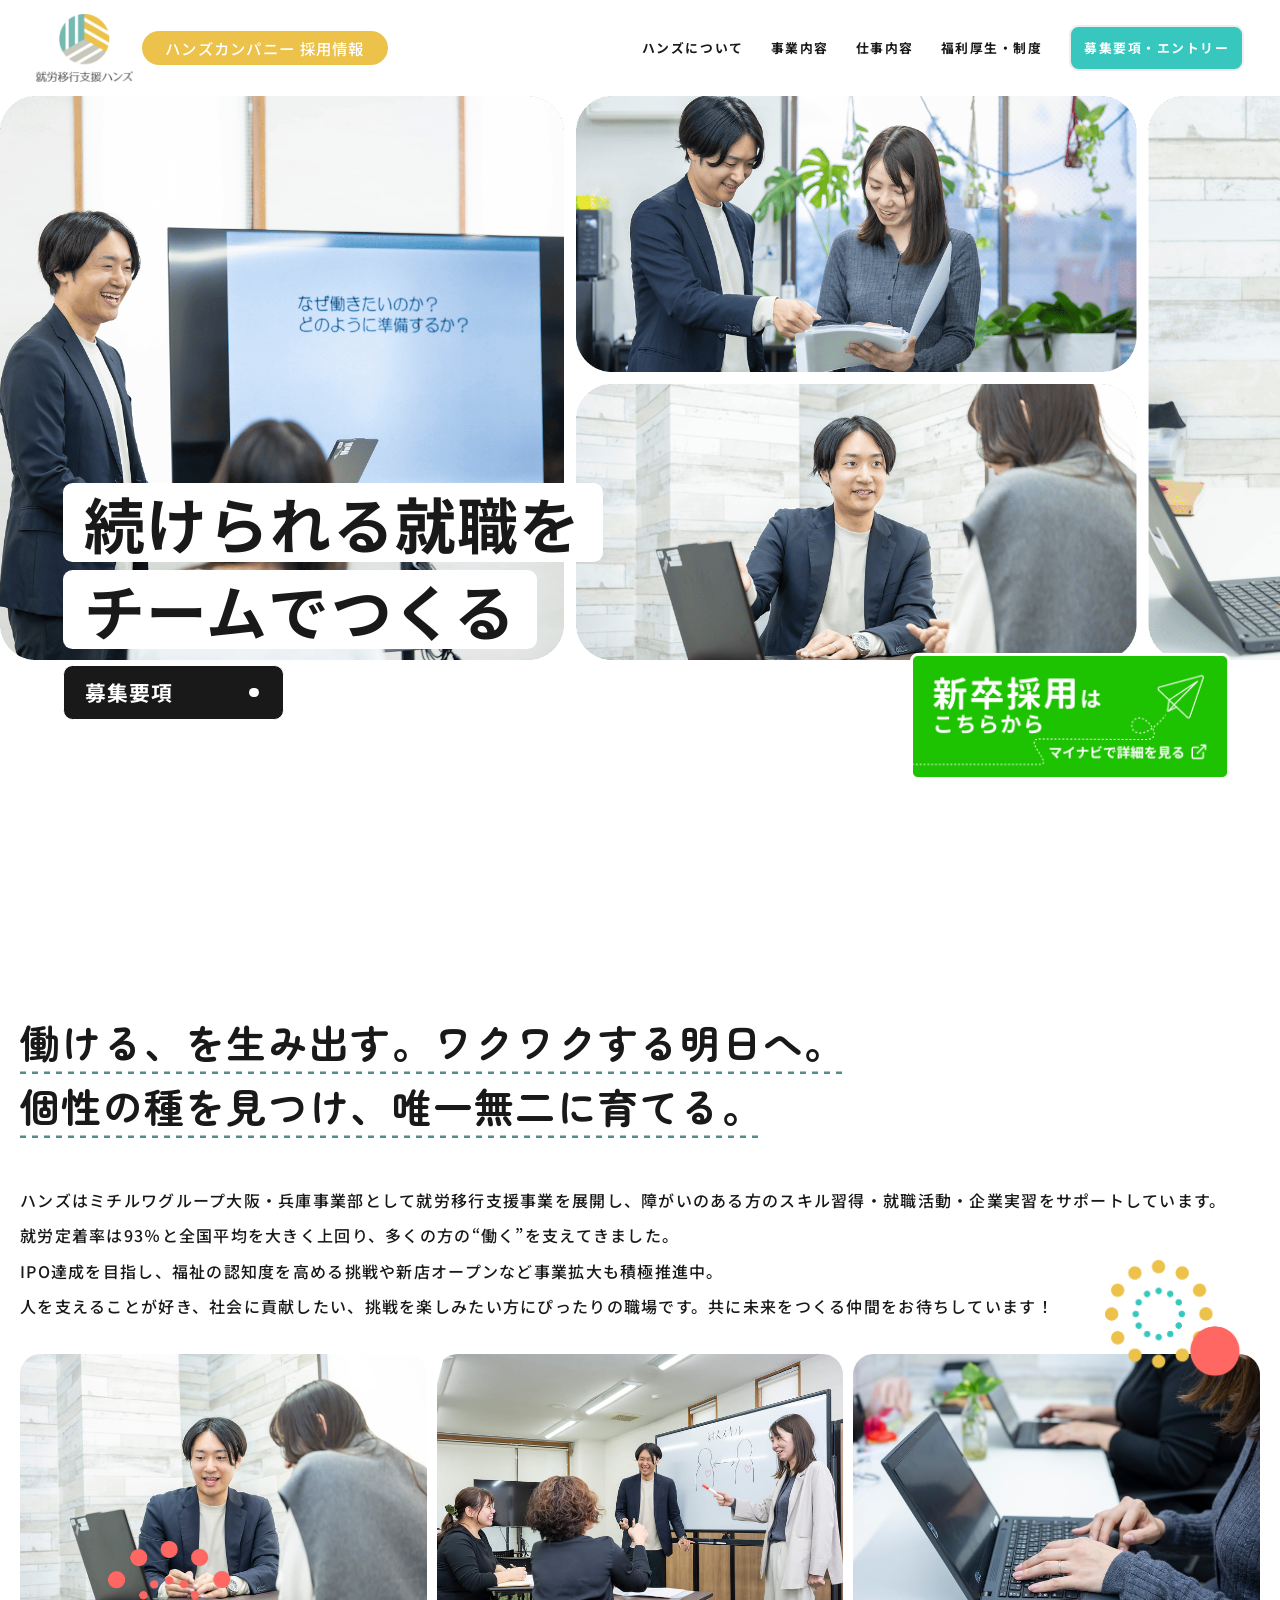
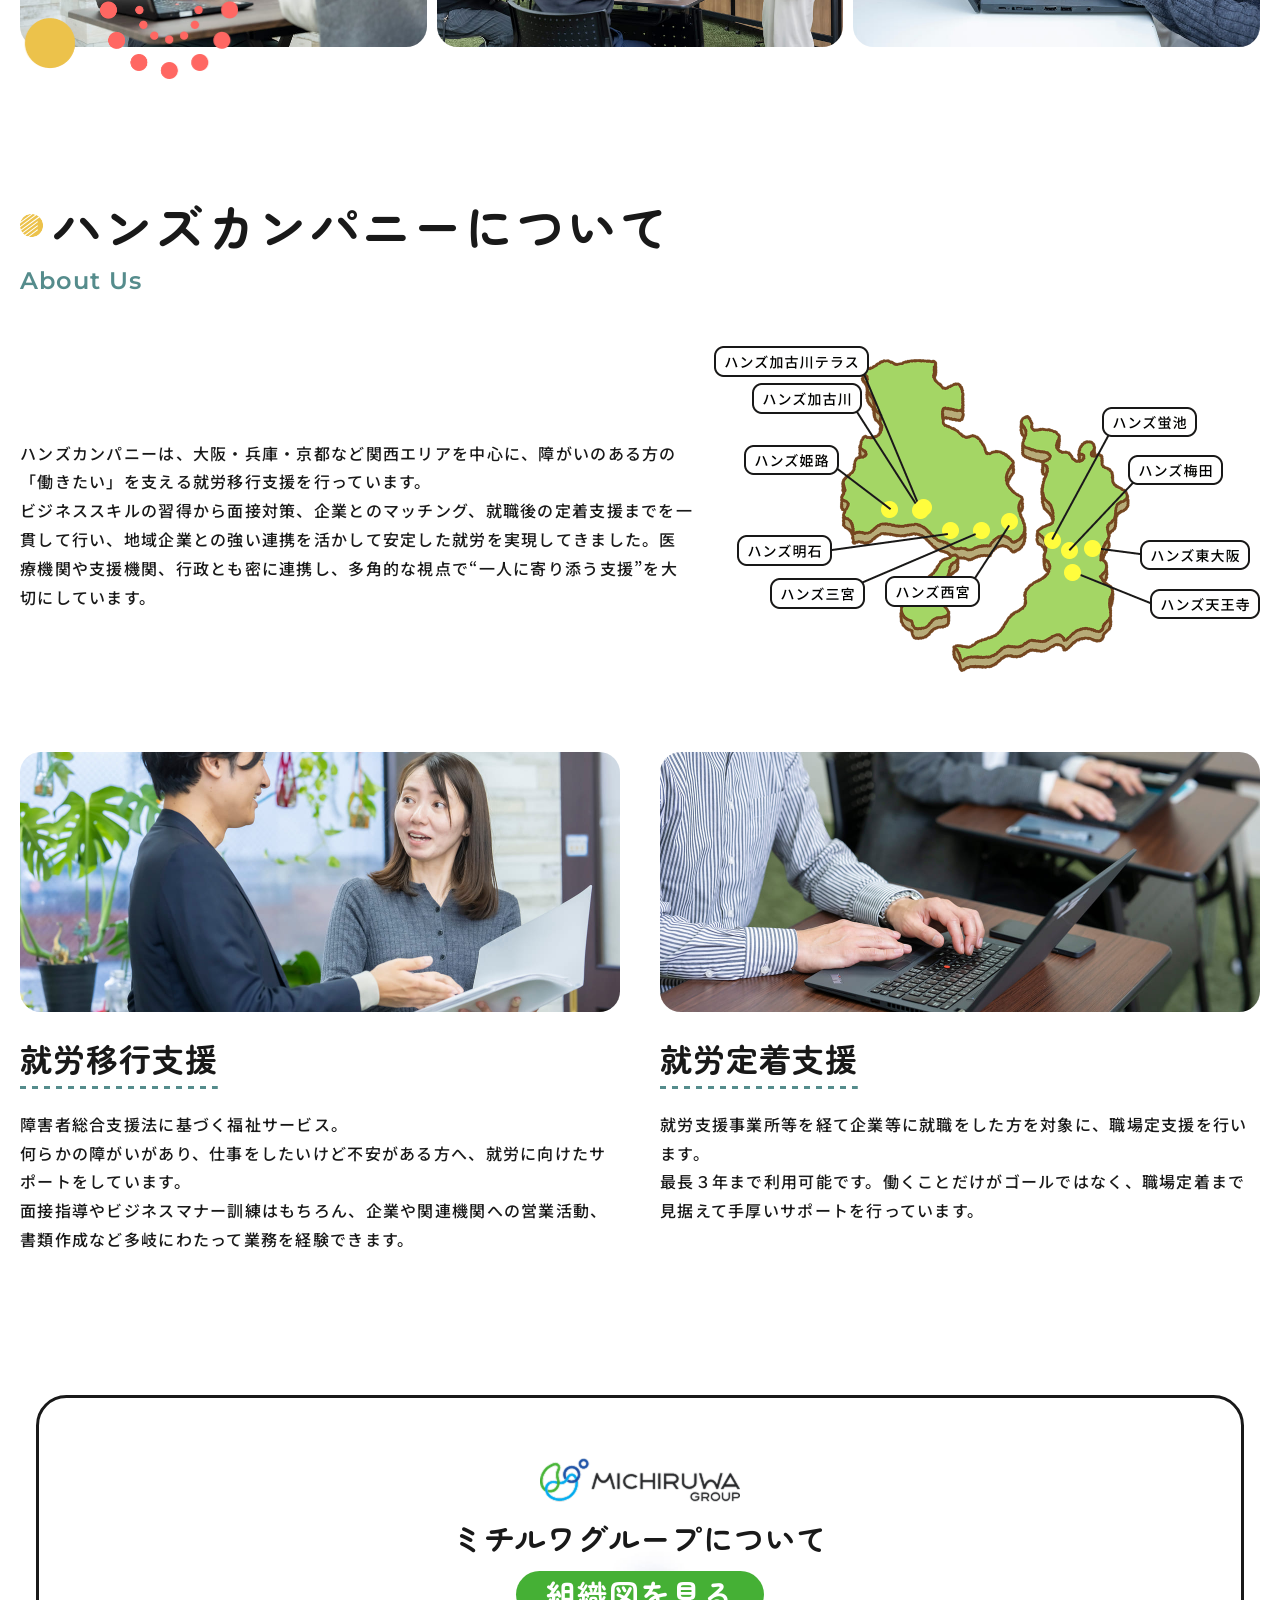
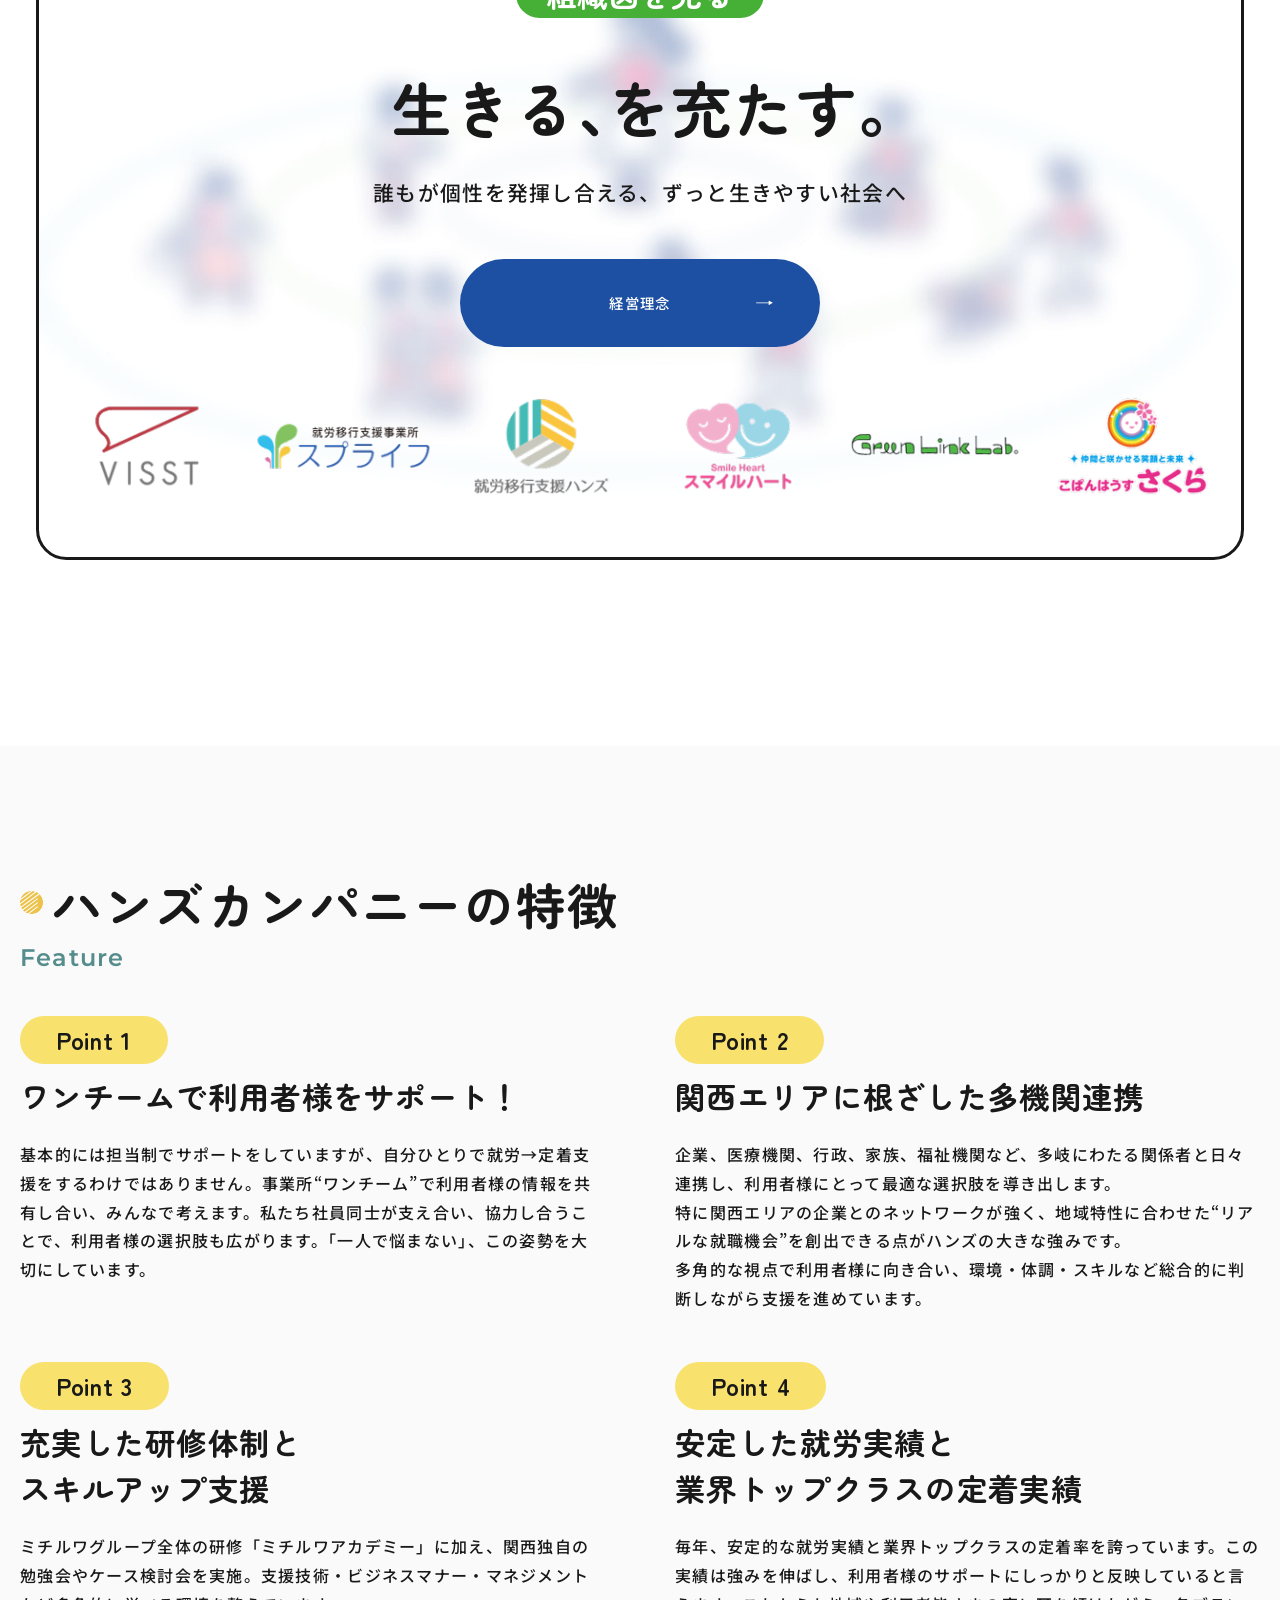
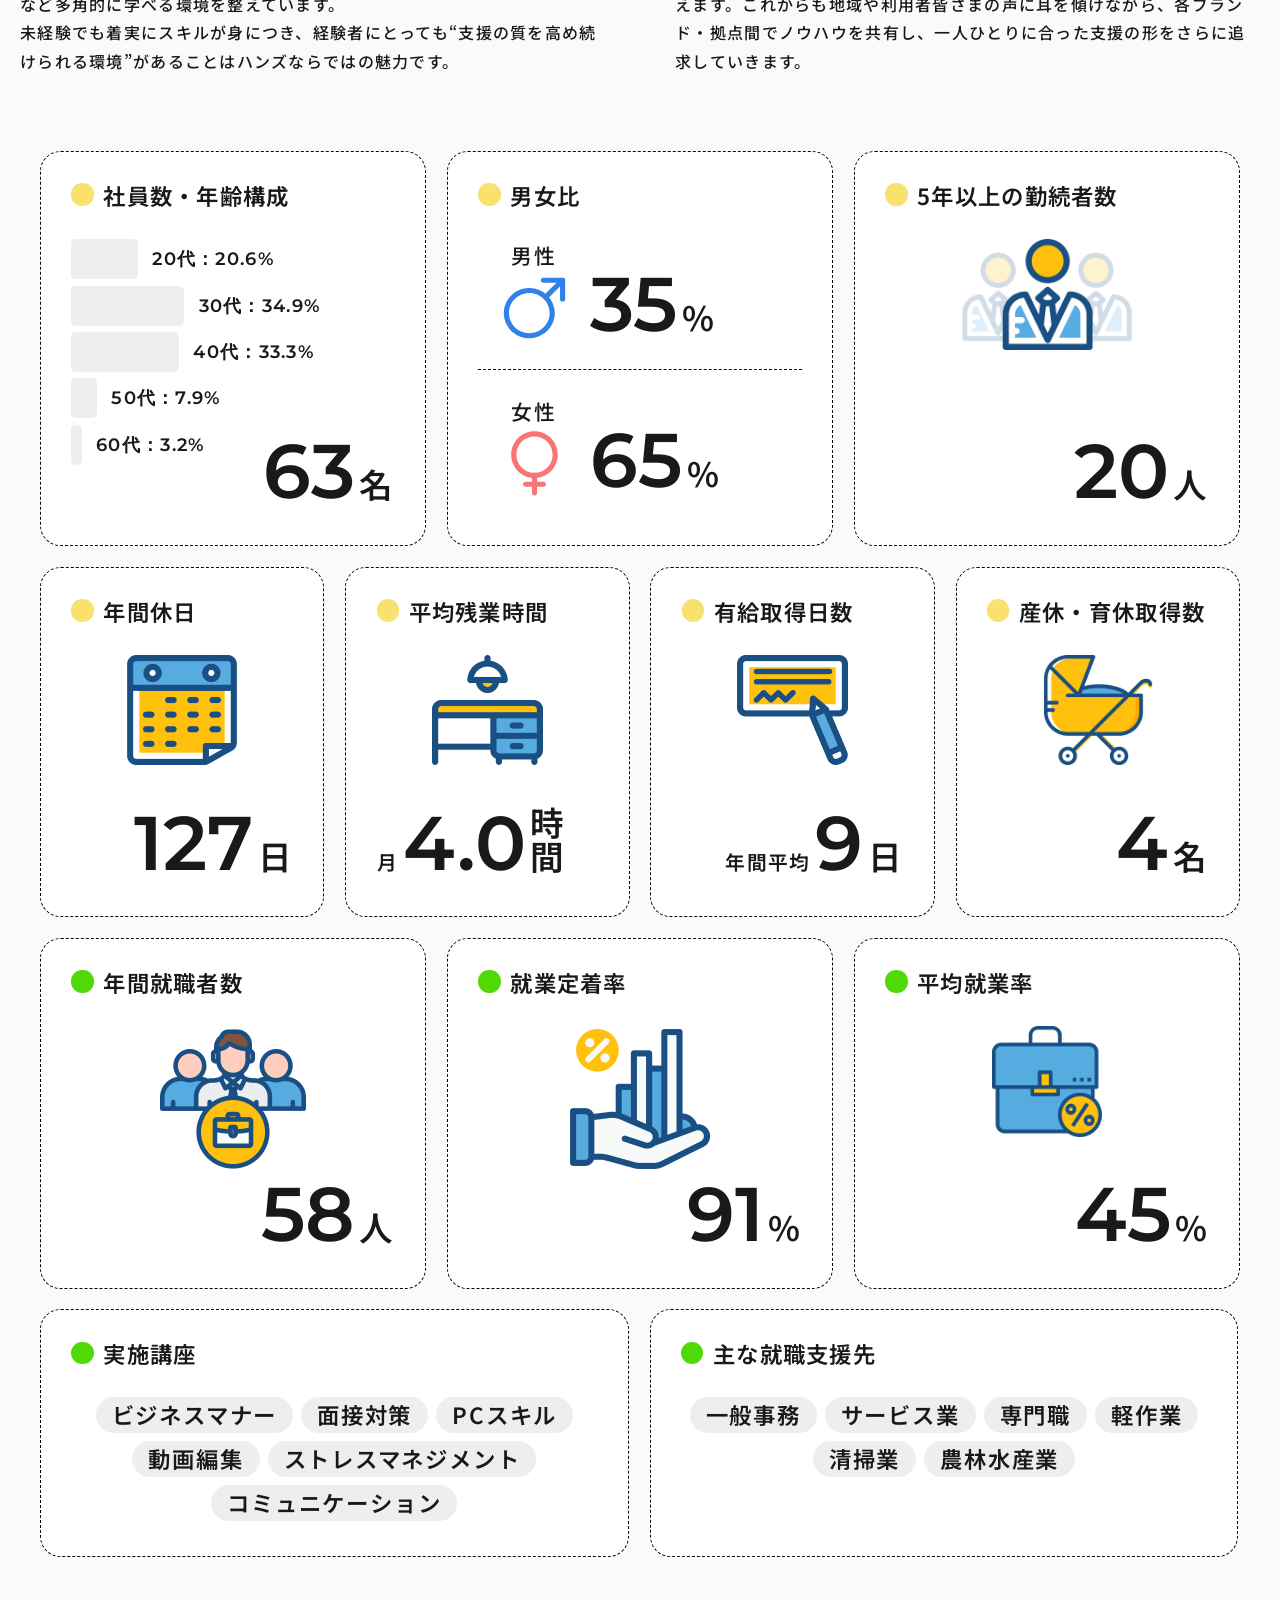
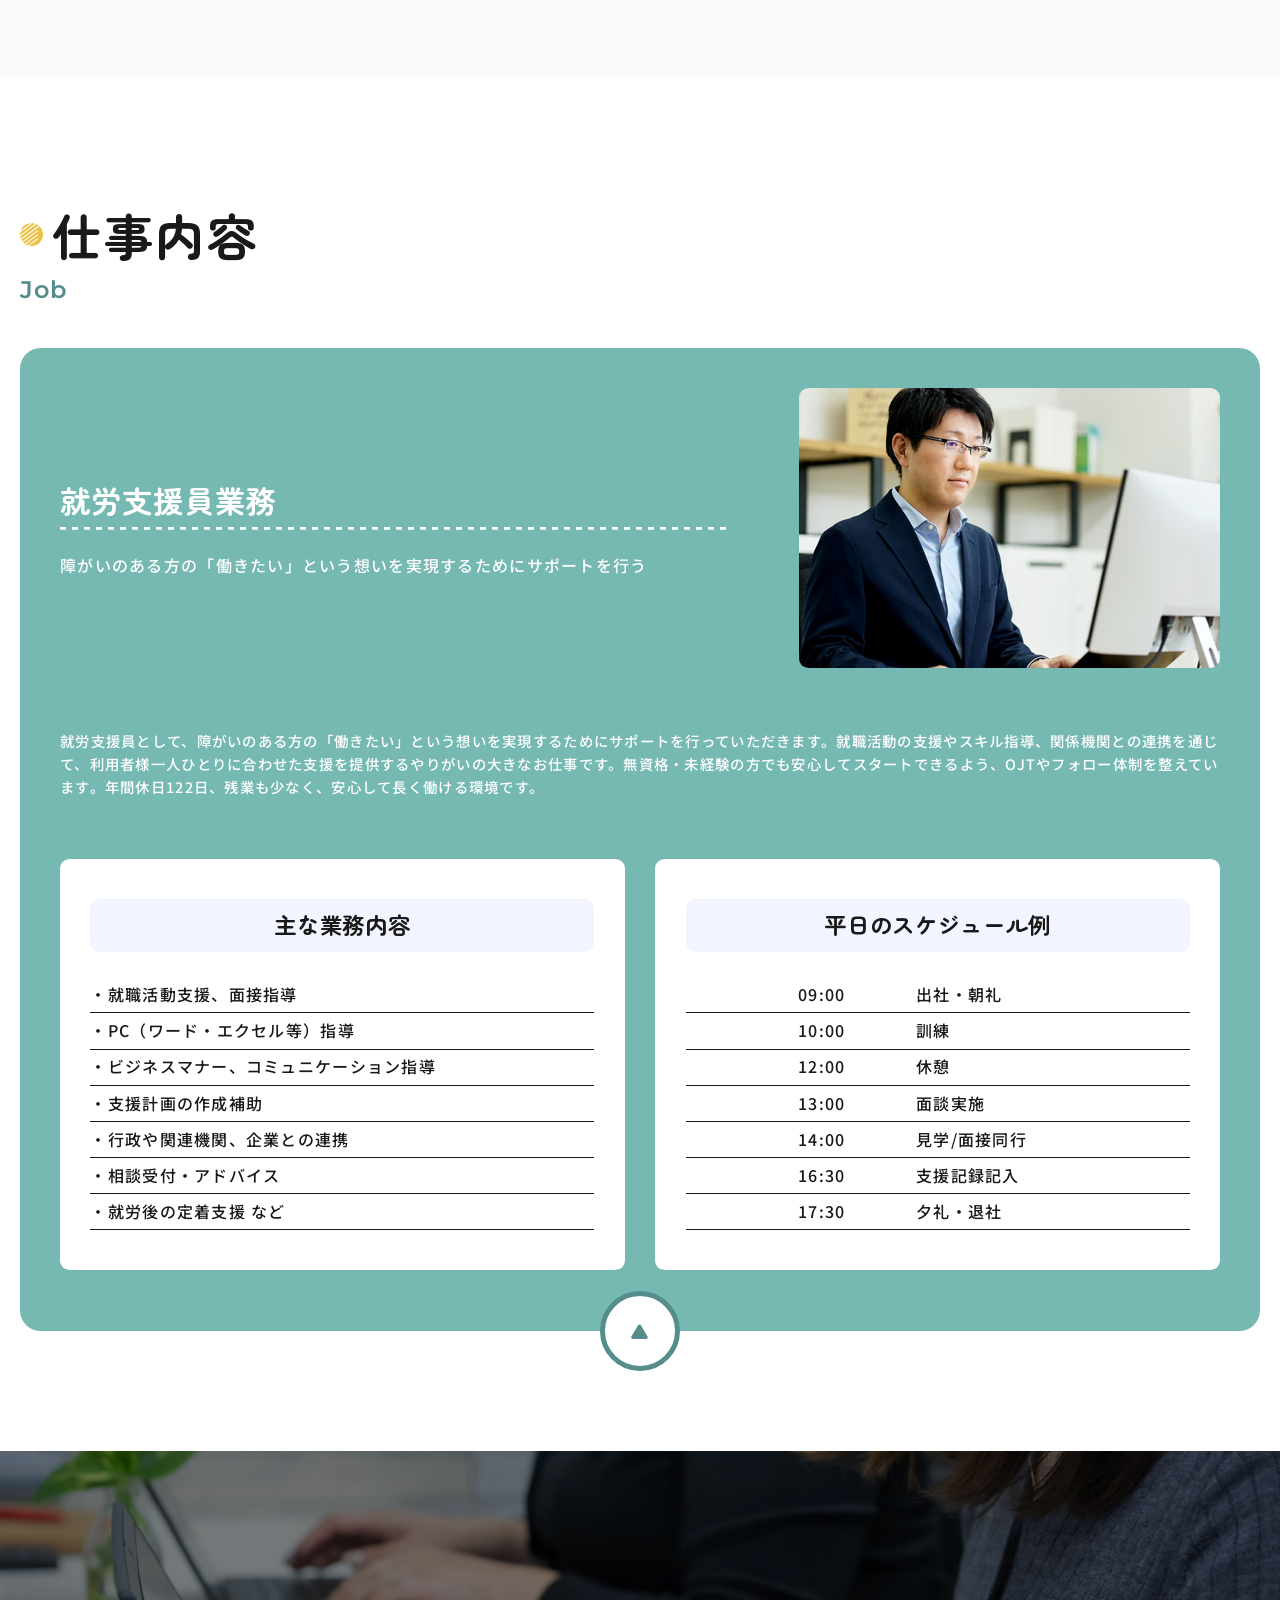
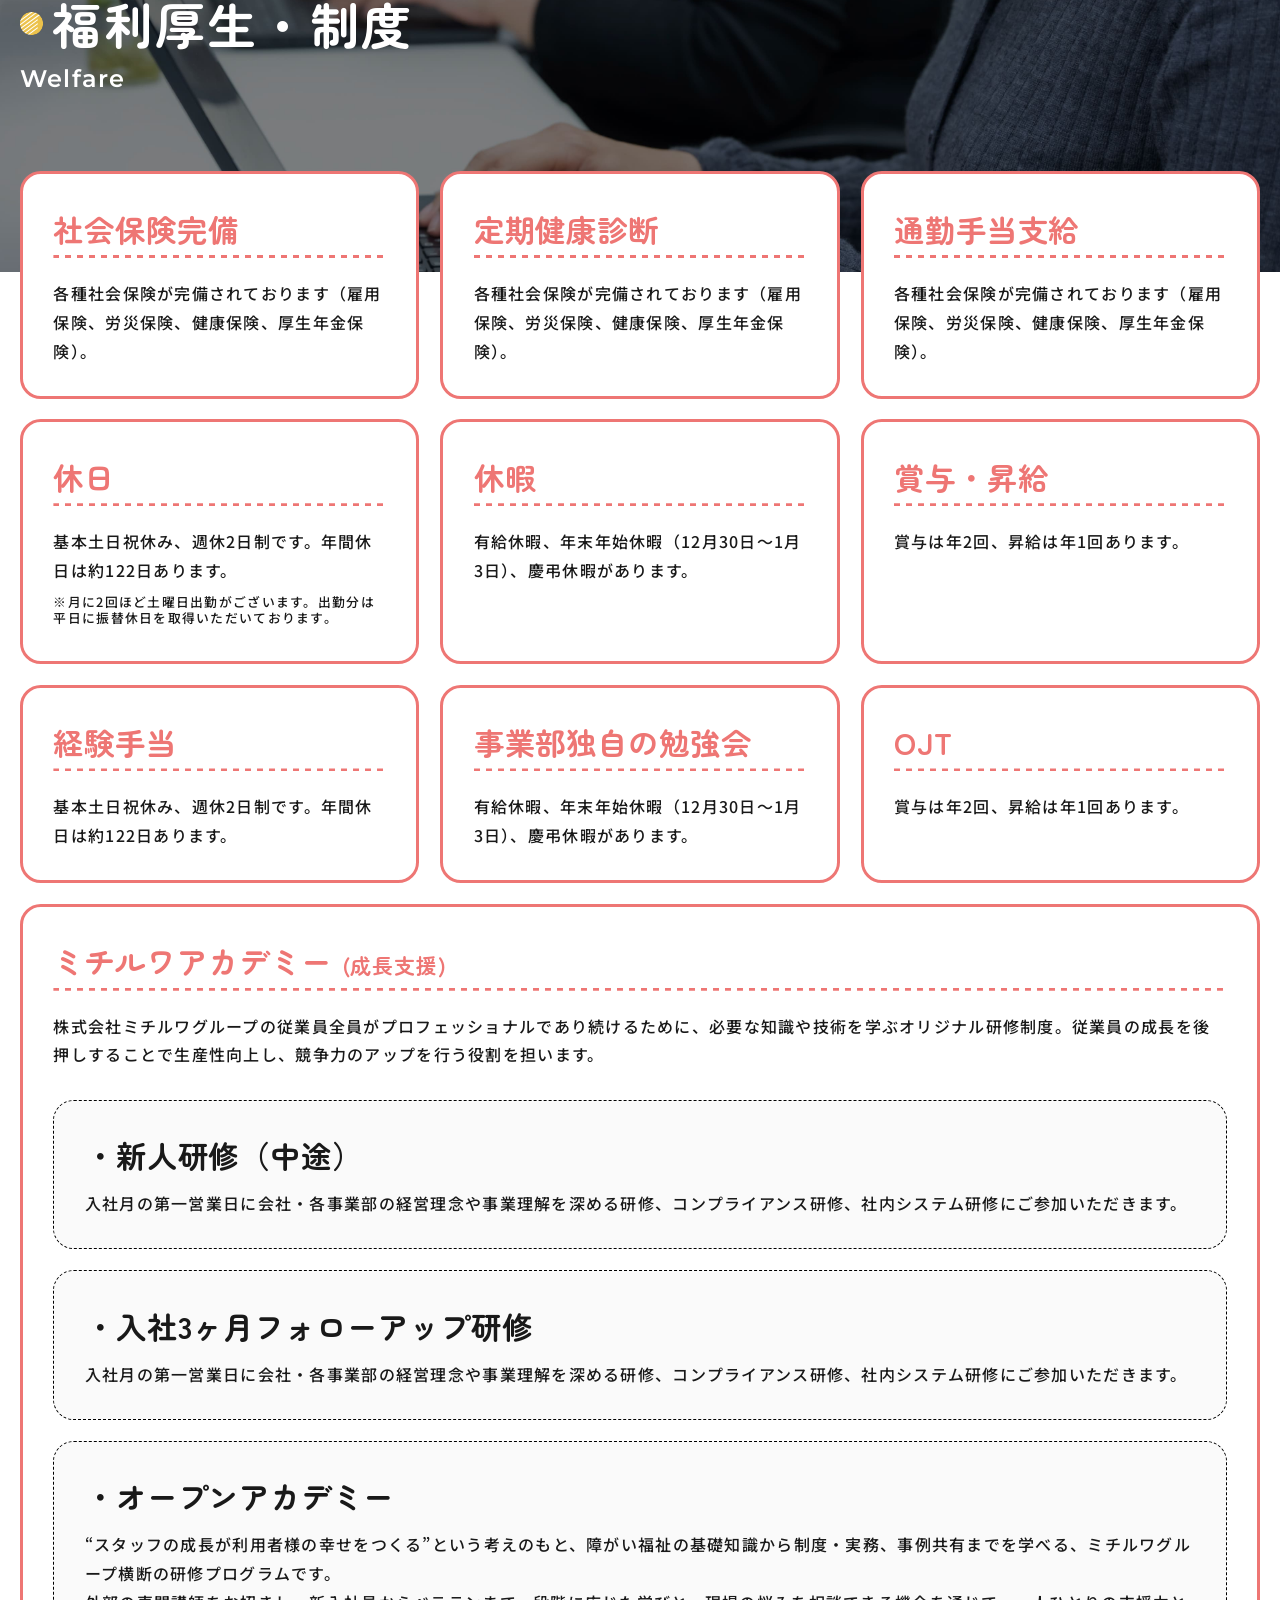
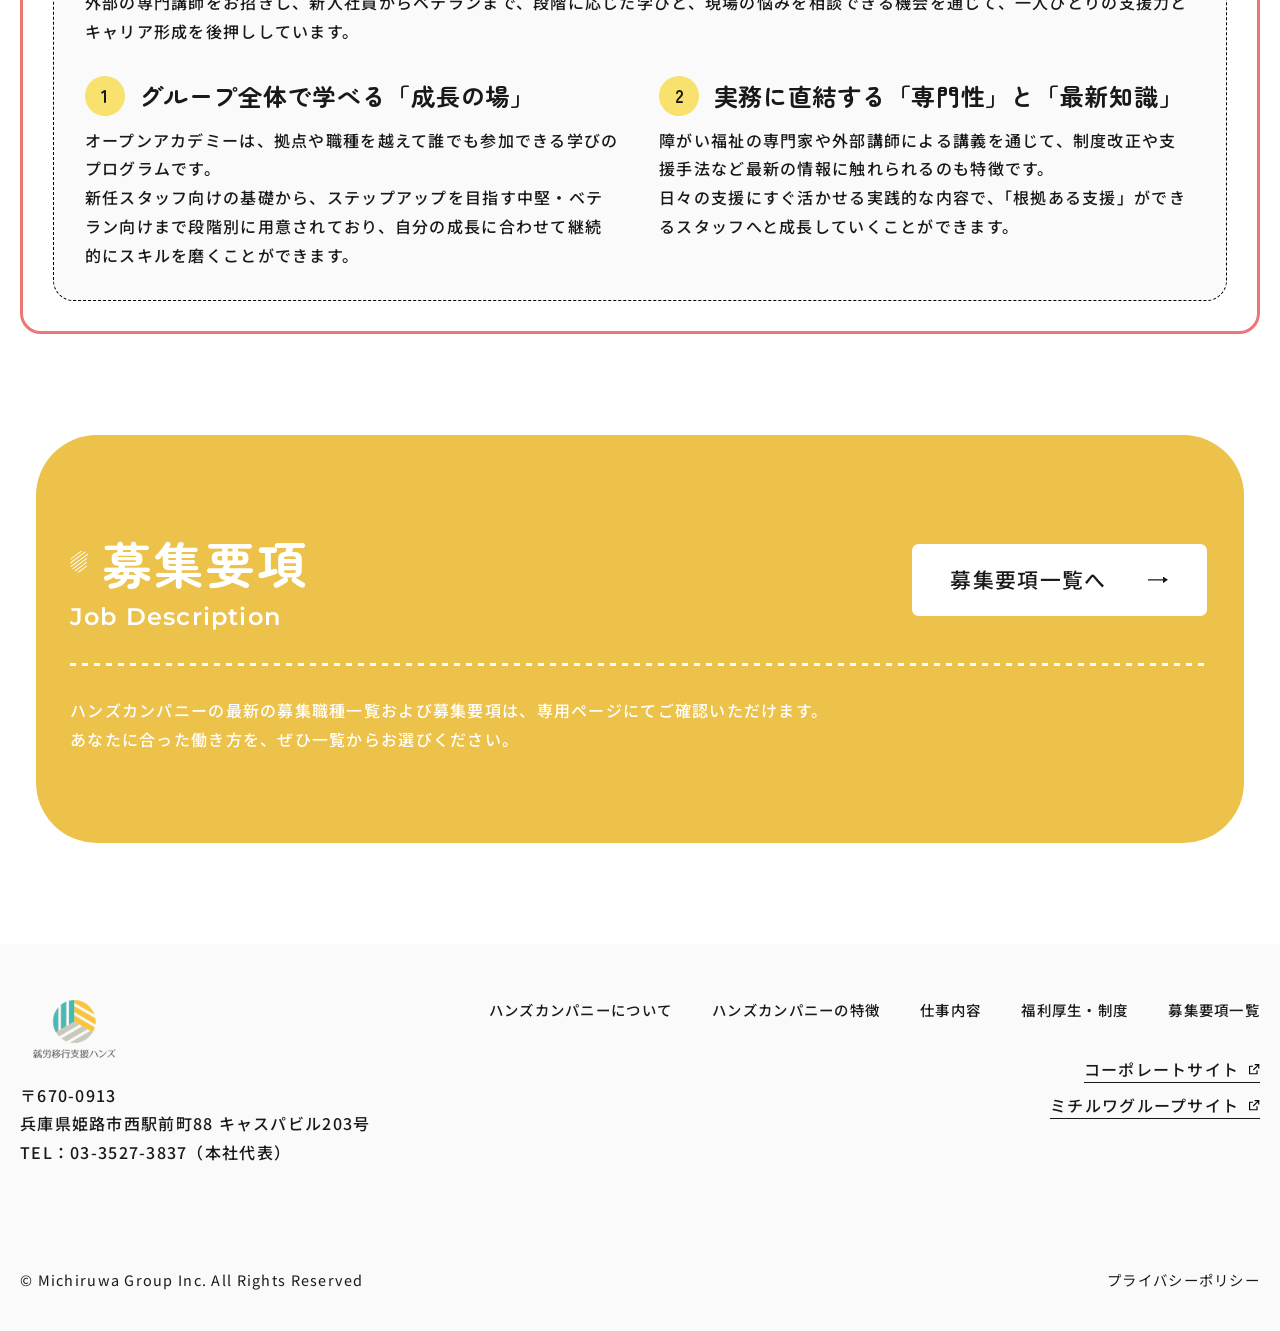
==== hands/index.html @ d6dd25c8 "start" ====
<!DOCTYPE html>
<html lang="ja">

<head prefix="og: https://ogp.me/ns#">
  <meta charset="UTF-8">
  <meta name="viewport" content="width=device-width, initial-scale=1">
  <title>就労移行支援ハンズ 採用情報</title>
  <meta name="description" content="">
  <meta name="keywords" content="">

  <!-- Google Fonts -->
  <link rel="preconnect" href="https://fonts.googleapis.com">
  <link rel="preconnect" href="https://fonts.gstatic.com" crossorigin>
  <link href="https://fonts.googleapis.com/css2?family=Montserrat:ital,wght@0,100..900;1,100..900&family=Noto+Sans+JP:wght@100..900&family=Zen+Maru+Gothic&display=swap" rel="stylesheet">

  <!-- Swiper -->
  <link rel="stylesheet" href="https://cdn.jsdelivr.net/npm/swiper@11/swiper-bundle.min.css" />

  <link rel="stylesheet" href="./css/lp-style.css">
</head>

<body id="lp" class="hands">

  <div class="wrapper">

    <header class="header" id="js-header">
      <div class="header__inner">
        <a href="#" class="header__logo-wrap">
          <span class="header__logo-img"><img src="./img/hands_logo_lg.png" alt="就労移行支援ハンズ" loading="eager" width="110" height="77"></span>
          <span class="header__logo-text">ハンズカンパニー 採用情報</span>
        </a>
        <nav class="header-drawer" id="js-headerDrawer" ontouchstart="">
          <ul class="header-drawer__menu" id="js-headerDrawerMenu">
            <li class="header-drawer__menu-item"><a href="#about">ハンズについて</a></li>
            <li class="header-drawer__menu-item"><a href="#service">事業内容</a></li>
            <li class="header-drawer__menu-item"><a href="#work">仕事内容</a></li>
            <li class="header-drawer__menu-item"><a href="#benefit">福利厚生・制度</a></li>
          </ul>
          <a href="#" class="header-drawer__btn">募集要項・エントリー</a>
        </nav>
        <div class="header__toggle" id="js-headerToggle">
          <span></span>
          <span></span>
          <span></span>
        </div>
      </div>
    </header>

    <main class="content-container">

      <section class="mv">
        <div class="mv__slider">
          <div class="mv__track">
            <div class="mv__slide"><img src="./img/hands-mv_img.png" alt=""></div>
          </div>
          <div class="mv__track">
            <div class="mv__slide"><img src="./img/hands-mv_img.png" alt=""></div>
          </div>
        </div>
        <div class="mv__content">
          <h1 class="mv__catch js-anime c-fadein-anime"><span>続けられる就職を</span><span>チームでつくる</span></h1>
          <div class="btn__wrap -left js-anime c-fadein-anime">
            <a href="#" class="mv__btn">募集要項</a>
          </div>
        </div>
        <a href="#" class="mv__banner js-anime c-fadein-anime"><img src="./img/recruit_banner.png" alt="新卒採用はこちらから" loading="eager"></a>
      </section>

      <section class="intro">
        <div class="container">
          <div class="intro__body">
            <div class="intro__content">
              <h2 class="intro__heading u-hidden--sm js-anime"><span>働ける、を生み出す。ワクワクする明日へ。</span><span>個性の種を見つけ、唯一無二に育てる。</span></h2>
              <h2 class="intro__heading u-display_flex--sm js-anime"><span>働ける、を生み出す。</span><span>ワクワクする明日へ。</span><span>個性の種を見つけ、</span><span>唯一無二に育てる。</span></h2>
              <p class="intro__desc sentence js-anime c-fadein-anime">
                ハンズはミチルワグループ大阪・兵庫事業部として就労移行支援事業を展開し、障がいのある方のスキル習得・就職活動・企業実習をサポートしています。<br>
                就労定着率は93％と全国平均を大きく上回り、多くの方の“働く”を支えてきました。<br>
                IPO達成を目指し、福祉の認知度を高める挑戦や新店オープンなど事業拡大も積極推進中。<br>
                人を支えることが好き、社会に貢献したい、挑戦を楽しみたい方にぴったりの職場です。共に未来をつくる仲間をお待ちしています！
              </p>
            </div>
            <div class="intro__gallery">
              <div class="hands-intro__object01 js-anime c-slidein-anime"></div>
              <div class="hands-intro__object02 js-anime c-slidein-anime"></div>
              <div class="intro__img"><img src="./img/hands-intro_img01.jpg" alt="" loading="lazy"></div>
              <div class="intro__img"><img src="./img/hands-intro_img02.jpg" alt="" loading="lazy"></div>
              <div class="intro__img"><img src="./img/hands-intro_img03.jpg" alt="" loading="lazy"></div>
            </div>
          </div>
        </div>
      </section>

      <section class="about" id="about">
        <div class="container">
          <div class="symbol-heading js-anime c-fadein-anime">
            <h2 class="symbol-heading__main-title">ハンズカンパニーについて</h2>
            <span class="symbol-heading__sub-title">about us</span>
          </div>
          <div class="about__body">
            <div class="about__content">
              <p class="sentence js-anime c-fadein-anime">
                ハンズカンパニーは、大阪・兵庫・京都など関西エリアを中心に、障がいのある方の「働きたい」を支える就労移行支援を行っています。<br>
                ビジネススキルの習得から面接対策、企業とのマッチング、就職後の定着支援までを一貫して行い、地域企業との強い連携を活かして安定した就労を実現してきました。医療機関や支援機関、行政とも密に連携し、多角的な視点で“一人に寄り添う支援”を大切にしています。
              </p>
            </div>
            <figure class="about__img"><img src="./img/hands-about_img.png" alt="" loading="lazy"></figure>
          </div>
        </div>
      </section>

      <section class="service" id="service">
        <div class="container">
          <div class="symbol-heading" style="display: none;">
            <h2 class="symbol-heading__main-title">事業内容</h2>
            <span class="symbol-heading__sub-title">service</span>
          </div>
          <ul class="service__list">
            <li class="service__item js-anime c-slidein-anime">
              <div class="service__img"><img src="./img/hands-service-item01_img.jpg" alt="" loading="lazy"></div>
              <h3 class="service__title underline-heading">就労移行支援</h3>
              <p class="sentence">
                障害者総合支援法に基づく福祉サービス。<br>
                何らかの障がいがあり、仕事をしたいけど不安がある方へ、就労に向けたサポートをしています。<br>
                面接指導やビジネスマナー訓練はもちろん、企業や関連機関への営業活動、書類作成など多岐にわたって業務を経験できます。
              </p>
            </li>
            <li class="service__item js-anime c-slidein-anime -delay02_only_desktop">
              <div class="service__img"><img src="./img/hands-service-item02_img.jpg" alt="" loading="lazy"></div>
              <h3 class="service__title underline-heading">就労定着支援</h3>
              <p class="sentence">
                就労支援事業所等を経て企業等に就職をした方を対象に、職場定支援を行います。<br>
                最長３年まで利用可能です。働くことだけがゴールではなく、職場定着まで見据えて手厚いサポートを行っています。
              </p>
            </li>
          </ul>
        </div>
      </section>

      <section class="group js-anime c-fadein-anime">
        <div class="container">
          <div class="group__header">
            <p class="group__logo"><img src="./img/michiruwa_logo.png" alt="MICHIRUWA GROUP" loading="lazy"></p>
            <h2 class="group__heading">ミチルワグループについて</h2>
            <div class="group__popup-btn js-modalOpen" data-modal-target="group_modal">組織図を見る</div>
          </div>
          <div class="group__body">
            <p class="group__catch01">生きる､を充たす｡</p>
            <p class="group__catch02">誰もが個性を発揮し合える、<br class="u-display--sm">ずっと生きやすい社会へ</p>
            <div class="btn__wrap">
              <a href="" class="group__btn">経営理念️</a>
            </div>
          </div>
          <ul class="group__list">
            <li class="group__item"><img src="./img/visst_logo.png" alt="VISST" loading="lazy"></li>
            <li class="group__item"><img src="./img/splife_logo.png" alt="就労移行支援事務所スプライフ" loading="lazy"></li>
            <li class="group__item"><img src="./img/hands_logo.png" alt="就労移行支援ハンズ" loading="lazy"></li>
            <li class="group__item"><img src="./img/sh_logo.png" alt="スマイルハート" loading="lazy"></li>
            <li class="group__item"><img src="./img/gll_logo.png" alt="Green Link Lab." loading="lazy"></li>
            <li class="group__item"><img src="./img/sakura_logo.png" alt="こぱんはうすさくら" loading="lazy"></li>
          </ul>
        </div>
      </section>

      <section class="feature" id="feature">
        <div class="container">
          <div class="symbol-heading js-anime c-fadein-anime">
            <h2 class="symbol-heading__main-title">ハンズカンパニーの特徴</h2>
            <span class="symbol-heading__sub-title">Feature</span>
          </div>
          <div class="feature-point">
            <ul class="feature-point__list">
              <li class="feature-point__item js-anime c-slidein-anime -delay02_only_desktop">
                <span class="feature-point__count">Point 1</span>
                <h3 class="feature-point__title">ワンチームで利用者様をサポート！</h3>
                <p class="sentence">基本的には担当制でサポートをしていますが、自分ひとりで就労→定着支援をするわけではありません。事業所“ワンチーム”で利用者様の情報を共有し合い、みんなで考えます。私たち社員同士が支え合い、協力し合うことで、利用者様の選択肢も広がります。「一人で悩まない」、この姿勢を大切にしています。</p>
              </li>
              <li class="feature-point__item js-anime c-slidein-anime -delay04_only_desktop">
                <span class="feature-point__count">Point 2</span>
                <h3 class="feature-point__title">関西エリアに根ざした多機関連携</h3>
                <p class="sentence">
                  企業、医療機関、行政、家族、福祉機関など、多岐にわたる関係者と日々連携し、利用者様にとって最適な選択肢を導き出します。<br>
                  特に関西エリアの企業とのネットワークが強く、地域特性に合わせた“リアルな就職機会”を創出できる点がハンズの大きな強みです。<br>
                  多角的な視点で利用者様に向き合い、環境・体調・スキルなど総合的に判断しながら支援を進めています。
                </p>
              </li>
              <li class="feature-point__item js-anime c-slidein-anime -delay06_only_desktop">
                <span class="feature-point__count">Point 3</span>
                <h3 class="feature-point__title">充実した研修体制と<br>スキルアップ支援</h3>
                <p class="sentence">ミチルワグループ全体の研修「ミチルワアカデミー」に加え、関西独自の勉強会やケース検討会を実施。支援技術・ビジネスマナー・マネジメントなど多角的に学べる環境を整えています。<br>
                  未経験でも着実にスキルが身につき、経験者にとっても“支援の質を高め続けられる環境”があることはハンズならではの魅力です。</p>
              </li>
              <li class="feature-point__item js-anime c-slidein-anime -delay08_only_desktop">
                <span class="feature-point__count">Point 4</span>
                <h3 class="feature-point__title">安定した就労実績と<br>業界トップクラスの定着実績</h3>
                <p class="sentence">毎年、安定的な就労実績と業界トップクラスの定着率を誇っています。この実績は強みを伸ばし、利用者様のサポートにしっかりと反映していると言えます。これからも地域や利用者皆さまの声に耳を傾けながら、各ブランド・拠点間でノウハウを共有し、一人ひとりに合った支援の形をさらに追求していきます。</p>
              </li>
            </ul>
          </div>
          <div class="feature-num">
            <ul class="feature-num__list">
              <li class="feature-num__item js-anime c-fadein-anime">
                <h3 class="feature-num__title">社員数・年齢構成</h3>
                <figure class="feature-num__graph-wrap">
                  <div class="feature-num__graph">
                    <div class="-bar" style="--per: 20.6"></div>
                    <p class="-text">20代：20.6%</p>
                  </div>
                  <div class="feature-num__graph">
                    <div class="-bar" style="--per: 34.9"></div>
                    <p class="-text">30代：34.9%</p>
                  </div>
                  <div class="feature-num__graph">
                    <div class="-bar" style="--per: 33.3"></div>
                    <p class="-text">40代：33.3%</p>
                  </div>
                  <div class="feature-num__graph">
                    <div class="-bar" style="--per: 7.9"></div>
                    <p class="-text">50代：7.9%</p>
                  </div>
                  <div class="feature-num__graph">
                    <div class="-bar" style="--per: 3.2"></div>
                    <p class="-text">60代：3.2%</p>
                  </div>
                </figure>
                <p class="feature-num__count"><span class="-num">63</span>名</p>
              </li>
              <li class="feature-num__item js-anime c-fadein-anime">
                <h3 class="feature-num__title">男女比</h3>
                <div class="feature-num__row">
                  <span class="feature-num__ico" data-cap="男性"><img src="./img/man_ico.svg" alt="男性" loading="lazy" width="70" height="70"></span>
                  <p class="feature-num__count"><span class="-num">35</span>%</p>
                </div>
                <div class="feature-num__row">
                  <span class="feature-num__ico" data-cap="女性"><img src="./img/woman_ico.svg" alt="女性" loading="lazy" width="70" height="70"></span>
                  <p class="feature-num__count"><span class="-num">65</span>%</p>
                </div>
              </li>
              <li class="feature-num__item -kinzokusha js-anime c-fadein-anime">
                <h3 class="feature-num__title">5年以上の勤続者数</h3>
                <div class="feature-num__img"><img src="./img/kinzokusha_ico.png" alt="" loading="lazy" width="198" height="118"></div>
                <p class="feature-num__count"><span class="-num">20</span>人</p>
              </li>
              <li class="feature-num__item -col4 js-anime c-fadein-anime">
                <h3 class="feature-num__title">年間休日</h3>
                <div class="feature-num__img"><img src="./img/holiday_ico.png" alt="" loading="lazy"></div>
                <p class="feature-num__count"><span class="-num">127</span>日</p>
              </li>
              <li class="feature-num__item -col4 js-anime c-fadein-anime">
                <h3 class="feature-num__title">平均残業時間</h3>
                <div class="feature-num__img"><img src="./img/zangyou_ico.png" alt="" loading="lazy"></div>
                <p class="feature-num__count"><span class="-sm">月</span><span class="-num">4.0</span>時間</p>
              </li>
              <li class="feature-num__item -col4 js-anime c-fadein-anime">
                <h3 class="feature-num__title">有給取得日数</h3>
                <div class="feature-num__img"><img src="./img/yukyu_ico.png" alt="" loading="lazy"></div>
                <p class="feature-num__count"><span class="-sm">年間平均</span><span class="-num">9</span>日</p>
              </li>
              <li class="feature-num__item -col4 js-anime c-fadein-anime">
                <h3 class="feature-num__title">産休・育休取得数</h3>
                <div class="feature-num__img"><img src="./img/sankyu_ico.png" alt="" loading="lazy"></div>
                <p class="feature-num__count"><span class="-num">4</span>名</p>
              </li>
              <li class="feature-num__item -shusyokusya js-anime c-fadein-anime">
                <h3 class="feature-num__title -gn">年間就職者数</h3>
                <div class="feature-num__img"><img src="./img/shusyokusya_ico.png" alt="" loading="lazy"></div>
                <p class="feature-num__count"><span class="-num">58</span>人</p>
              </li>
              <li class="feature-num__item -teichaku js-anime c-fadein-anime">
                <h3 class="feature-num__title -gn">就業定着率</h3>
                <div class="feature-num__img"><img src="./img/teichaku_ico.png" alt="" loading="lazy"></div>
                <p class="feature-num__count"><span class="-num">91</span>%</p>
              </li>
              <li class="feature-num__item -shugyoritsu js-anime c-fadein-anime">
                <h3 class="feature-num__title -gn">平均就業率</h3>
                <div class="feature-num__img"><img src="./img/shugyoritsu_ico.png" alt="" loading="lazy"></div>
                <p class="feature-num__count"><span class="-num">45</span>%</p>
              </li>
              <li class="feature-num__item -col2 js-anime c-fadein-anime">
                <h3 class="feature-num__title -gn">実施講座</h3>
                <ul class="feature-num__category-list">
                  <li>ビジネスマナー</li>
                  <li>面接対策</li>
                  <li>PCスキル</li>
                  <li>動画編集</li>
                  <li>ストレスマネジメント</li>
                  <li>コミュニケーション</li>
                </ul>
              </li>
              <li class="feature-num__item -col2 -shusyokusaki js-anime c-fadein-anime">
                <h3 class="feature-num__title -gn">主な就職支援先</h3>
                <ul class="feature-num__category-list">
                  <li>一般事務</li>
                  <li>サービス業</li>
                  <li>専門職</li>
                  <li>軽作業</li>
                  <li>清掃業</li>
                  <li>農林水産業</li>
                </ul>
              </li>
            </ul>
          </div>
        </div>
      </section>

      <section class="job" id="job">
        <div class="container">
          <div class="symbol-heading js-anime c-fadein-anime">
            <h2 class="symbol-heading__main-title">仕事内容</h2>
            <span class="symbol-heading__sub-title">job</span>
          </div>
          <div class="job-block js-accordion is-open js-anime c-slidein-anime">
            <div class="job-block__header">
              <h3 class="job-block__heading underline-heading -wh">就労支援員業務</h3>
              <p class="job-block__desc sentence">障がいのある方の「働きたい」という想いを実現するためにサポートを行う</p>
              <div class="job-block__img"><img src="./img/job-block01_img.jpg" alt="" loading="lazy"></div>
            </div>
            <div class="job-block__body js-accordionContent">
              <p class="job-block__note">
                就労支援員として、障がいのある方の「働きたい」という想いを実現するためにサポートを行っていただきます。就職活動の支援やスキル指導、関係機関との連携を通じて、利用者様一人ひとりに合わせた支援を提供するやりがいの大きなお仕事です。無資格・未経験の方でも安心してスタートできるよう、OJTやフォロー体制を整えています。年間休日122日、残業も少なく、安心して長く働ける環境です。
              </p>
              <div class="job-block__list">
                <div class="job-block__item">
                  <h4 class="job-block__title">主な業務内容</h4>
                  <ul class="job-block__work-list">
                    <li>就職活動支援、面接指導</li>
                    <li>PC（ワード・エクセル等）指導</li>
                    <li>ビジネスマナー、コミュニケーション指導</li>
                    <li>支援計画の作成補助</li>
                    <li>行政や関連機関、企業との連携</li>
                    <li>相談受付・アドバイス</li>
                    <li>就労後の定着支援 など</li>
                  </ul>
                </div>
                <div class="job-block__item">
                  <h4 class="job-block__title">平日のスケジュール例</h4>
                  <ul class="job-block__timeline">
                    <li class="job-block__timeline-item">
                      <span class="-time">09:00</span>
                      <span class="-title">出社・朝礼</span>
                    </li>
                    <li class="job-block__timeline-item">
                      <span class="-time">10:00</span>
                      <span class="-title">訓練</span>
                    </li>
                    <li class="job-block__timeline-item">
                      <span class="-time">12:00</span>
                      <span class="-title">休憩</span>
                    </li>
                    <li class="job-block__timeline-item">
                      <span class="-time">13:00</span>
                      <span class="-title">面談実施</span>
                    </li>
                    <li class="job-block__timeline-item">
                      <span class="-time">14:00</span>
                      <span class="-title">見学/面接同行</span>
                    </li>
                    <li class="job-block__timeline-item">
                      <span class="-time">16:30</span>
                      <span class="-title">支援記録記入</span>
                    </li>
                    <li class="job-block__timeline-item">
                      <span class="-time">17:30</span>
                      <span class="-title">夕礼・退社</span>
                    </li>
                  </ul>
                </div>
              </div>
            </div>
            <div class="job-block__toggle js-accordionToggle"></div>
          </div>
        </div>
      </section>

      <section class="welfare" id="welfare">
        <div class="welfare__header">
          <div class="container">
            <div class="symbol-heading -wh js-anime c-fadein-anime">
              <h2 class="symbol-heading__main-title">福利厚生・制度</h2>
              <span class="symbol-heading__sub-title">welfare</span>
            </div>
          </div>
          <div class="welfare__bg"><img src="./img/welfare_bg.jpg" alt="" loading="lazy"></div>
        </div>
        <div class="container">
          <ul class="welfare__list">
            <li class="welfare__item js-anime c-fadein-anime">
              <h3 class="underline-heading -pk">社会保険完備</h3>
              <p class="sentence">各種社会保険が完備されております（雇用保険、労災保険、健康保険、厚生年金保険）。</p>
            </li>
            <li class="welfare__item js-anime c-fadein-anime">
              <h3 class="underline-heading -pk">定期健康診断</h3>
              <p class="sentence">各種社会保険が完備されております（雇用保険、労災保険、健康保険、厚生年金保険）。</p>
            </li>
            <li class="welfare__item js-anime c-fadein-anime">
              <h3 class="underline-heading -pk">通勤手当支給</h3>
              <p class="sentence">各種社会保険が完備されております（雇用保険、労災保険、健康保険、厚生年金保険）。</p>
            </li>
            <li class="welfare__item js-anime c-fadein-anime">
              <h3 class="underline-heading -pk">休日</h3>
              <p class="sentence">
                基本土日祝休み、週休2日制です。年間休日は約122日あります。<br>
                <small>※月に2回ほど土曜日出勤がございます。出勤分は平日に振替休日を取得いただいております。</small>
              </p>
            </li>
            <li class="welfare__item js-anime c-fadein-anime">
              <h3 class="underline-heading -pk">休暇</h3>
              <p class="sentence">有給休暇、年末年始休暇（12月30日〜1月3日）、慶弔休暇があります。</p>
            </li>
            <li class="welfare__item js-anime c-fadein-anime">
              <h3 class="underline-heading -pk">賞与・昇給</h3>
              <p class="sentence">賞与は年2回、昇給は年1回あります。</p>
            </li>
            <li class="welfare__item js-anime c-fadein-anime">
              <h3 class="underline-heading -pk">経験手当</h3>
              <p class="sentence">基本土日祝休み、週休2日制です。年間休日は約122日あります。</p>
            </li>
            <li class="welfare__item js-anime c-fadein-anime">
              <h3 class="underline-heading -pk">事業部独自の勉強会</h3>
              <p class="sentence">有給休暇、年末年始休暇（12月30日〜1月3日）、慶弔休暇があります。</p>
            </li>
            <li class="welfare__item js-anime c-fadein-anime">
              <h3 class="underline-heading -pk">OJT</h3>
              <p class="sentence">賞与は年2回、昇給は年1回あります。</p>
            </li>
            <li class="welfare__item -wide js-anime c-fadein-anime">
              <h3 class="underline-heading -pk">ミチルワアカデミー <small>(成長支援)</small></h3>
              <p class="sentence">株式会社ミチルワグループの従業員全員がプロフェッショナルであり続けるために、必要な知識や技術を学ぶオリジナル研修制度。従業員の成長を後押しすることで生産性向上し、競争力のアップを行う役割を担います。</p>
              <div class="welfare-training">
                <div class="welfare-training__block">
                  <h4 class="welfare-training__heading">・新人研修（中途）</h4>
                  <p class="sentence">入社月の第一営業日に会社・各事業部の経営理念や事業理解を深める研修、コンプライアンス研修、社内システム研修にご参加いただきます。</p>
                </div>
                <div class="welfare-training__block">
                  <h4 class="welfare-training__heading">・入社3ヶ月フォローアップ研修</h4>
                  <p class="sentence">入社月の第一営業日に会社・各事業部の経営理念や事業理解を深める研修、コンプライアンス研修、社内システム研修にご参加いただきます。</p>
                </div>
                <div class="welfare-training__block">
                  <h4 class="welfare-training__heading">・オープンアカデミー</h4>
                  <p class="sentence">
                    “スタッフの成長が利用者様の幸せをつくる”という考えのもと、障がい福祉の基礎知識から制度・実務、事例共有までを学べる、ミチルワグループ横断の研修プログラムです。<br>
                    外部の専門講師をお招きし、新入社員からベテランまで、段階に応じた学びと、現場の悩みを相談できる機会を通じて、一人ひとりの支援力とキャリア形成を後押ししています。
                  </p>
                  <ul class="welfare-training__point-wrap">
                    <li class="welfare-training__point">
                      <h5 class="welfare-training__title">グループ全体で学べる「成長の場」</h5>
                      <p class="sentence">
                        オープンアカデミーは、拠点や職種を越えて誰でも参加できる学びのプログラムです。<br>
                        新任スタッフ向けの基礎から、ステップアップを目指す中堅・ベテラン向けまで段階別に用意されており、自分の成長に合わせて継続的にスキルを磨くことができます。
                      </p>
                    </li>
                    <li class="welfare-training__point">
                      <h5 class="welfare-training__title">実務に直結する「専門性」と「最新知識」</h5>
                      <p class="sentence">
                        障がい福祉の専門家や外部講師による講義を通じて、制度改正や支援手法など最新の情報に触れられるのも特徴です。<br>
                        日々の支援にすぐ活かせる実践的な内容で、「根拠ある支援」ができるスタッフへと成長していくことができます。
                      </p>
                    </li>
                  </ul>
                </div>
              </div>
            </li>
          </ul>
        </div>
      </section>

      <section class="desc js-anime c-fadein-anime" id="description">
        <div class="desc__inner container">
          <div class="desc__header">
            <div class="desc__heading symbol-heading -wh">
              <h2 class="symbol-heading__main-title">募集要項</h2>
              <span class="symbol-heading__sub-title">Job Description</span>
            </div>
            <div class="btn__wrap">
              <a href="" class="arrow-btn">募集要項一覧へ</a>
            </div>
          </div>
          <div class="desc__body">
            <p class="sentence">
              ハンズカンパニーの最新の募集職種一覧および募集要項は、専用ページにてご確認いただけます。<br>
              あなたに合った働き方を、ぜひ一覧からお選びください。
            </p>
          </div>
        </div>
      </section>

      <section class="group-modal modal js-modal" id="group_modal">
        <div class="modal__bg js-modalClose"></div>
        <div class="modal__wrap js-modalWrap">
          <div class="modal__close-btn js-modalClose">閉じる ×</div>
          <div class="group-modal__body modal__body">
            <div class="group-modal__block">
              <div class="group-modal__header">
                <h2 class="group-modal__group-logo"><img src="./img/michiruwa_logo.png" alt="ミチルワグループ" loading="lazy" width="160" height="38"></h2>
              </div>
              <div class="group-modal__list">
                <div class="group-modal__item">
                  <h3 class="group-modal__name"><span class="-ico"><img src="./img/visst_logo.png" alt="VISST" loading="lazy"></span><span class="-text">ヴィストカンパニー</span></h3>
                  <figure class="group-modal__table-wrap">
                    <table class="group-modal__table">
                      <tr>
                        <th>施設数</th>
                        <td>22事業所</td>
                      </tr>
                      <tr>
                        <th>業態</th>
                        <td>児童発達、放課後デイ、就労移行、就労定着、相談支援</td>
                      </tr>
                      <tr>
                        <th>地域</th>
                        <td>石川、富山、神奈川</td>
                      </tr>
                      <tr>
                        <th>特徴</th>
                        <td>児童から成人まで就労を見据えた支援を提供</td>
                      </tr>
                    </table>
                  </figure>
                </div>
                <div class="group-modal__item">
                  <h3 class="group-modal__name"><span class="-ico"><img src="./img/hands_logo.png" alt="就労移行支援ハンズ" loading="lazy"></span><span class="-text">ハンズカンパニー</span></h3>
                  <figure class="group-modal__table-wrap">
                    <table class="group-modal__table">
                      <tr>
                        <th>施設数</th>
                        <td>9事業所</td>
                      </tr>
                      <tr>
                        <th>業態</th>
                        <td>就労移行、就労定着</td>
                      </tr>
                      <tr>
                        <th>地域</th>
                        <td>兵庫、大阪</td>
                      </tr>
                      <tr>
                        <th>特徴</th>
                        <td>高い稼働率、就職率</td>
                      </tr>
                    </table>
                  </figure>
                </div>
                <div class="group-modal__item03 group-modal__item">
                  <h3 class="group-modal__name"><span class="-text">・事業本部</span></h3>
                  <figure class="group-modal__table-wrap">
                    <table class="group-modal__table">
                      <tr>
                        <th>部署</th>
                        <td>
                          ・新規事業開発部<br>
                          ・事業戦略推進部<br>
                          ・ビジネスサポート部
                        </td>
                      </tr>
                    </table>
                  </figure>
                </div>
              </div>
              <div class="group-modal__list">
                <div class="group-modal__item">
                  <h3 class="group-modal__name"><span class="-ico"><img src="./img/splife_logo.png" alt="スプライフ" loading="lazy"></span><span class="-text">スプライフカンパニー</span></h3>
                  <figure class="group-modal__table-wrap">
                    <table class="group-modal__table">
                      <tr>
                        <th>施設数</th>
                        <td>8事業所(相談支援センター含む)</td>
                      </tr>
                      <tr>
                        <th>業態</th>
                        <td>就労移行、就労定着、相談支援</td>
                      </tr>
                      <tr>
                        <th>地域</th>
                        <td>福岡、山口</td>
                      </tr>
                      <tr>
                        <th>特徴</th>
                        <td>高い稼働率、就職率</td>
                      </tr>
                    </table>
                  </figure>
                </div>
                <div class="group-modal__item">
                  <h3 class="group-modal__name"><span class="-ico"><img src="./img/sh_logo.png" alt="スマイルハート" loading="lazy"></span><span class="-text">スマイルハートカンパニー</span></h3>
                  <figure class="group-modal__table-wrap">
                    <table class="group-modal__table">
                      <tr>
                        <th>施設数</th>
                        <td>7事業所(相談支援センター含む)</td>
                      </tr>
                      <tr>
                        <th>業態</th>
                        <td>就労移行、就労定着、相談支援</td>
                      </tr>
                      <tr>
                        <th>地域</th>
                        <td>千葉</td>
                      </tr>
                      <tr>
                        <th>特徴</th>
                        <td>美容講座、ヨガ講座などの特徴的な支援</td>
                      </tr>
                    </table>
                  </figure>
                </div>
                <div class="group-modal__item06 group-modal__item">
                  <h3 class="group-modal__name"><span class="-text">・管理本部</span></h3>
                  <figure class="group-modal__table-wrap">
                    <table class="group-modal__table">
                      <tr>
                        <th>部署</th>
                        <td>
                          ・経営企画 / IR部<br>
                          ・財務経理部<br>
                          ・情報システム部<br>
                          ・法務 / 総務部<br>
                          ・HR戦略室
                        </td>
                      </tr>
                    </table>
                  </figure>
                </div>
              </div>
            </div>
            <div class="group-modal__block">
              <div class="group-modal__item">
                <h3 class="group-modal__name"><span class="-text">(株)こぱんはうすさくら</span></h3>
                <figure class="group-modal__table-wrap">
                  <table class="group-modal__table">
                    <tr>
                      <th>施設数</th>
                      <td>216店舗(FC)</td>
                    </tr>
                    <tr>
                      <th>業態</th>
                      <td>児童発達、放課後デイ(多機能)</td>
                    </tr>
                    <tr>
                      <th>地域</th>
                      <td>東京、全国</td>
                    </tr>
                    <tr>
                      <th>特徴</th>
                      <td>FC店舗数は同業で4位</td>
                    </tr>
                  </table>
                </figure>
              </div>
            </div>
            <div class="group-modal__block">
              <div class="group-modal__item">
                <h3 class="group-modal__name"><span class="-text">(株)ヴィストコンサルティング</span></h3>
                <figure class="group-modal__table-wrap">
                  <table class="group-modal__table">
                    <tr>
                      <th>施設数</th>
                      <td>2事業所</td>
                    </tr>
                    <tr>
                      <th>業態</th>
                      <td>就労継続A型・B型</td>
                    </tr>
                    <tr>
                      <th>地域</th>
                      <td>石川、富山</td>
                    </tr>
                    <tr>
                      <th>特徴</th>
                      <td>就労支援員と共に働き、就労の機会を提供</td>
                    </tr>
                  </table>
                </figure>
              </div>
            </div>
          </div>
        </div>
      </section>

    </main>

    <footer class="footer js-anime c-fadein-anime">
      <div class="container">
        <div class="footer__body">
          <div class="footer-company">
            <p class="footer-company__logo"><img src="./img/hands_logo.png" alt="就労移行支援ハンズ" loading="lazy" width="109" height="77"></p>
            <p class="sentence">
              〒670-0913<br>
              兵庫県姫路市西駅前町88 キャスパビル203号<br>
              TEL：03-3527-3837（本社代表）
            </p>
          </div>
          <nav class="footer-nav">
            <ul class="footer-nav__menu01">
              <li class="footer-nav__menu01-item"><a href="#">ハンズカンパニーについて</a></li>
              <li class="footer-nav__menu01-item"><a href="#">ハンズカンパニーの特徴</a></li>
              <li class="footer-nav__menu01-item"><a href="#">仕事内容</a></li>
              <li class="footer-nav__menu01-item"><a href="#">福利厚生・制度</a></li>
              <li class="footer-nav__menu01-item"><a href="#">募集要項一覧</a></li>
            </ul>
            <ul class="footer-nav__menu02">
              <li class="footer-nav__menu02-item"><a href="#">コーポレートサイト</a></li>
              <li class="footer-nav__menu02-item"><a href="#">ミチルワグループサイト</a></li>
            </ul>
            <ul class="footer-nav__menu03">
              <li class="footer-nav__menu03-item"><a href="#">プライバシーポリシー</a></li>
            </ul>
          </nav>
          <small class="footer__copyright">© Michiruwa Group Inc. All Rights Reserved</small>
        </div>
      </div>
    </footer>

  </div>

  <!-- Swiper -->
  <script src="https://cdn.jsdelivr.net/npm/swiper@11/swiper-bundle.min.js"></script>
  <script type="text/javascript" src="./js/swiper-script.js"></script>
  <script type="text/javascript" src="./js/lp-script.js"></script>
</body>

</html>
---- hands/css/lp-style.css ----
@charset "UTF-8";
*,
::before,
::after {
  -webkit-box-sizing: border-box;
          box-sizing: border-box;
  border-style: solid;
  border-width: 0;
}

html {
  -webkit-text-size-adjust: 100%;
  -webkit-tap-highlight-color: transparent;
}

body {
  margin: 0;
}

main {
  display: block;
}

p,
table,
blockquote,
address,
pre,
iframe,
form,
figure,
dl {
  margin: 0;
}

h1,
h2,
h3,
h4,
h5,
h6 {
  font-size: inherit;
  margin: 0;
}

ul,
ol {
  margin: 0;
  padding: 0;
  list-style: none;
}

dd {
  margin-left: 0;
}

a {
  display: inline-block;
  background-color: transparent;
  text-decoration: none;
  color: inherit;
  word-wrap: break-word;
}

abbr[title] {
  -webkit-text-decoration: underline dotted;
          text-decoration: underline dotted;
}

b,
strong {
  font-weight: bolder;
}

small {
  font-size: 80%;
}

sub,
sup {
  font-size: 75%;
  line-height: 0;
  position: relative;
  vertical-align: baseline;
}

sub {
  bottom: -0.25em;
}

sup {
  top: -0.5em;
}

svg,
img,
embed,
object,
iframe {
  vertical-align: bottom;
}

button,
input,
optgroup,
select,
textarea {
  -webkit-appearance: none;
  -moz-appearance: none;
       appearance: none;
  vertical-align: middle;
  color: inherit;
  font: inherit;
  background: transparent;
  padding: 0;
  margin: 0;
  border-radius: 0;
  text-align: inherit;
  text-transform: inherit;
}

[type=checkbox] {
  -webkit-appearance: checkbox;
  -moz-appearance: checkbox;
       appearance: checkbox;
}

[type=radio] {
  -webkit-appearance: radio;
  -moz-appearance: radio;
       appearance: radio;
}

button,
[type=button],
[type=reset],
[type=submit] {
  cursor: pointer;
}

button:disabled,
[type=button]:disabled,
[type=reset]:disabled,
[type=submit]:disabled {
  cursor: default;
}

:-moz-focusring {
  outline: auto;
}

select:disabled {
  opacity: inherit;
}

option {
  padding: 0;
}

textarea {
  overflow: auto;
  resize: none;
}

[type=number]::-webkit-inner-spin-button,
[type=number]::-webkit-outer-spin-button {
  height: auto;
}

[type=search] {
  outline-offset: -2px;
}

[type=search]::-webkit-search-decoration {
  -webkit-appearance: none;
}

::-webkit-file-upload-button {
  -webkit-appearance: button;
  font: inherit;
}

label[for] {
  cursor: pointer;
}

table {
  border-color: inherit;
  border-collapse: collapse;
}

caption {
  text-align: left;
}

td,
th {
  vertical-align: top;
  padding: 0;
}

th {
  text-align: left;
  font-weight: bold;
}

picture {
  display: block;
  width: 100%;
  height: 100%;
}

img {
  max-width: 100%;
  max-height: 100%;
  -o-object-fit: cover;
     object-fit: cover;
}

html {
  font-size: min(1.3vw, 16px);
  scroll-behavior: auto;
}
@media screen and (max-width: 768px) {
  html {
    font-size: 3.7vw;
  }
}

body {
  font-family: "Noto Sans JP", "游ゴシック体", "Yu Gothic", YuGothic, "ヒラギノ角ゴ Pro", "Hiragino Kaku Gothic Pro", sans-serif;
  font-weight: 500;
  line-height: 1.6;
  letter-spacing: 0.08em;
  color: #191919;
}
body * > img {
  width: 100%;
  height: 100%;
  -o-object-fit: cover;
     object-fit: cover;
}

#lp {
  --main-color: #ee7674;
  --main-pale-color: #F49595;
  --accent-color: #558c8c;
}

/* root container */
.wrapper {
  overflow-x: clip;
}

/* content container */
/* container */
.container {
  width: calc(100% - 40px);
  max-width: 1280px;
  margin-left: auto;
  margin-right: auto;
}
@media screen and (max-width: 768px) {
  .container {
    width: calc(100% - 2rem);
    max-width: calc(1240px + 2rem);
  }
}

.header {
  position: fixed;
  z-index: 100;
  top: 0;
  left: 0;
  width: 100%;
  height: min(7.5vw, 108px);
  background-color: #fff;
}
.header__inner {
  height: 100%;
  display: -webkit-box;
  display: -ms-flexbox;
  display: flex;
  -webkit-box-pack: right;
      -ms-flex-pack: right;
          justify-content: right;
  -webkit-box-align: center;
      -ms-flex-align: center;
          align-items: center;
  padding: 0 min(2.8vw, 40px);
}
.header__logo-wrap {
  display: -webkit-box;
  display: -ms-flexbox;
  display: flex;
  -webkit-box-align: center;
      -ms-flex-align: center;
          align-items: center;
  gap: 0 min(0.7vw, 10px);
  margin: 0 auto 0 0;
  -webkit-transition: opacity 0.2s linear;
  transition: opacity 0.2s linear;
}
.header__logo-wrap:hover {
  opacity: 0.7;
}
.header__logo-img {
  display: inline-block;
  width: min(13.9vw, 200px);
}
.header__logo-img img {
  -o-object-fit: contain;
     object-fit: contain;
}
.header__logo-text {
  display: inline-block;
  color: #fff;
  font-size: min(1.2vw, 17px);
  line-height: 1.2;
  background-color: var(--main-pale-color);
  border-radius: 9999px;
  padding: 0.5em 1.5em;
}
.header__toggle {
  display: none;
}
@media screen and (max-width: 768px) {
  .header {
    height: 5rem;
  }
  .header__logo-wrap {
    gap: 0 0.7rem;
  }
  .header__logo-img {
    width: 9.3rem;
  }
  .header__logo-text {
    font-size: 0.7rem;
    text-align: center;
  }
  .header__toggle {
    display: block;
    position: relative;
    z-index: 1000;
    width: 3.6rem;
    height: 3.6rem;
    cursor: pointer;
  }
  .header__toggle span {
    position: absolute;
    left: 0.9rem;
    display: inline-block;
    width: 1.9rem;
    height: 0.1rem;
    background-color: #191919;
    -webkit-transition: all 0.2s linear;
    transition: all 0.2s linear;
  }
  .header__toggle span:nth-of-type(1) {
    top: 1.1rem;
  }
  .header__toggle span:nth-of-type(2) {
    top: 1.7rem;
  }
  .header__toggle span:nth-of-type(3) {
    bottom: 1.1rem;
  }
  .header__toggle.is-active span:nth-of-type(1) {
    -webkit-transform: translateY(0.7rem) rotate(45deg);
            transform: translateY(0.7rem) rotate(45deg);
  }
  .header__toggle.is-active span:nth-of-type(2) {
    opacity: 0;
  }
  .header__toggle.is-active span:nth-of-type(3) {
    -webkit-transform: translateY(-0.6rem) rotate(-45deg);
            transform: translateY(-0.6rem) rotate(-45deg);
  }
}

.header-drawer {
  display: -webkit-box;
  display: -ms-flexbox;
  display: flex;
  -webkit-box-align: center;
      -ms-flex-align: center;
          align-items: center;
  gap: 0 min(2.1vw, 30px);
}
.header-drawer__menu {
  display: -webkit-box;
  display: -ms-flexbox;
  display: flex;
  -webkit-box-align: center;
      -ms-flex-align: center;
          align-items: center;
  gap: 0 min(2.1vw, 30px);
}
.header-drawer__menu-item {
  font-size: min(1vw, 15px);
  font-weight: 700;
  letter-spacing: 0.12em;
}
.header-drawer__menu-item a {
  display: block;
  -webkit-transition: opacity 0.2s linear;
  transition: opacity 0.2s linear;
}
.header-drawer__menu-item a:hover {
  opacity: 0.7;
}
.header-drawer__btn {
  display: -webkit-inline-box;
  display: -ms-inline-flexbox;
  display: inline-flex;
  -webkit-box-pack: center;
      -ms-flex-pack: center;
          justify-content: center;
  -webkit-box-align: center;
      -ms-flex-align: center;
          align-items: center;
  height: min(3.6vw, 52px);
  color: #fff;
  font-size: min(1vw, 15px);
  font-weight: 700;
  text-align: center;
  letter-spacing: 0.12em;
  background-color: var(--main-color);
  border-radius: 0.6rem;
  border: 2px solid #EEEEEE;
  padding: 0 1em;
  -webkit-transition: opacity 0.2s linear;
  transition: opacity 0.2s linear;
}
.header-drawer__btn:hover {
  opacity: 0.7;
}
@media screen and (max-width: 768px) {
  .header-drawer {
    visibility: hidden;
    opacity: 0;
    position: fixed;
    z-index: 100;
    top: 5rem;
    right: 0;
    width: 100%;
    height: calc(100dvh - 5rem);
    -webkit-box-orient: vertical;
    -webkit-box-direction: normal;
        -ms-flex-direction: column;
            flex-direction: column;
    gap: 2.9rem 0;
    overflow-y: auto;
    overflow-x: hidden;
    -webkit-overflow-scrolling: touch;
    background-color: #fff;
    padding: 2.9rem 0;
    -webkit-transition: all 0.2s linear;
    transition: all 0.2s linear;
  }
  .header-drawer__menu {
    display: -webkit-box;
    display: -ms-flexbox;
    display: flex;
    -webkit-box-orient: vertical;
    -webkit-box-direction: normal;
        -ms-flex-direction: column;
            flex-direction: column;
    gap: 1.4rem 0;
  }
  .header-drawer__menu-item {
    font-family: "Montserrat", sans-serif;
    font-size: 1.1rem;
    font-weight: 700;
    letter-spacing: 0.05em;
  }
  .header-drawer__btn {
    height: 3.9rem;
    font-size: 1.1rem;
  }
  .header-drawer.is-active {
    visibility: visible;
    opacity: 1;
  }
}

.footer {
  background-color: #fafafa;
  padding: 3.4rem 0 2.5rem;
}
.footer__body {
  display: grid;
  grid-template-areas: "company nav" "copyright nav";
  grid-template-columns: 22.8rem 1fr;
  gap: 6.3rem 1.3rem;
}
.footer__copyright {
  grid-area: copyright;
  display: block;
  font-size: 0.9rem;
  font-weight: 400;
}
@media screen and (max-width: 768px) {
  .footer {
    padding: 2.9rem 0;
  }
  .footer__body {
    display: -webkit-box;
    display: -ms-flexbox;
    display: flex;
    -webkit-box-orient: vertical;
    -webkit-box-direction: normal;
        -ms-flex-direction: column;
            flex-direction: column;
    -webkit-box-align: center;
        -ms-flex-align: center;
            align-items: center;
    gap: 2.9rem 0;
  }
}

.footer-company {
  grid-area: company;
}
.footer-company__logo {
  width: 18.3rem;
  margin: 0 0 1.3rem;
}
@media screen and (max-width: 768px) {
  .footer-company__logo {
    margin: 0 auto 1.4rem;
  }
}

.footer-nav {
  grid-area: nav;
  display: -webkit-box;
  display: -ms-flexbox;
  display: flex;
  -webkit-box-orient: vertical;
  -webkit-box-direction: normal;
      -ms-flex-direction: column;
          flex-direction: column;
  -webkit-box-align: end;
      -ms-flex-align: end;
          align-items: flex-end;
  gap: 2.2rem 0;
}
.footer-nav__menu01 {
  display: -webkit-box;
  display: -ms-flexbox;
  display: flex;
  -webkit-box-align: center;
      -ms-flex-align: center;
          align-items: center;
  gap: 0.5rem 2.5rem;
}
.footer-nav__menu01-item {
  font-size: 0.9rem;
}
.footer-nav__menu01-item a {
  -webkit-transition: opacity 0.2s linear;
  transition: opacity 0.2s linear;
}
.footer-nav__menu01-item a:hover {
  opacity: 0.7;
}
.footer-nav__menu02 {
  display: -webkit-box;
  display: -ms-flexbox;
  display: flex;
  -webkit-box-orient: vertical;
  -webkit-box-direction: normal;
      -ms-flex-direction: column;
          flex-direction: column;
  -webkit-box-align: end;
      -ms-flex-align: end;
          align-items: flex-end;
  gap: 0.6rem 0;
}
.footer-nav__menu02-item {
  font-size: 1rem;
}
.footer-nav__menu02-item a {
  display: -webkit-box;
  display: -ms-flexbox;
  display: flex;
  -webkit-box-align: center;
      -ms-flex-align: center;
          align-items: center;
  gap: 0 0.6rem;
  border-bottom: 1px solid #191919;
}
.footer-nav__menu02-item a::after {
  content: "";
  display: inline-block;
  width: 0.7rem;
  aspect-ratio: 1/1;
  background: url(../img/external-link_ico.svg) no-repeat center center/contain;
}
.footer-nav__menu03 {
  display: -webkit-box;
  display: -ms-flexbox;
  display: flex;
  -webkit-box-align: center;
      -ms-flex-align: center;
          align-items: center;
  gap: 0 2.5rem;
  margin: auto 0 0;
}
.footer-nav__menu03-item {
  font-size: 0.9rem;
  font-weight: 400;
}
@media screen and (max-width: 768px) {
  .footer-nav {
    -webkit-box-align: center;
        -ms-flex-align: center;
            align-items: center;
  }
  .footer-nav__menu01 {
    -webkit-box-orient: vertical;
    -webkit-box-direction: normal;
        -ms-flex-direction: column;
            flex-direction: column;
  }
  .footer-nav__menu01-item {
    font-size: 1rem;
  }
  .footer-nav__menu02 {
    -webkit-box-align: center;
        -ms-flex-align: center;
            align-items: center;
  }
  .footer-nav__menu03 {
    -webkit-box-align: center;
        -ms-flex-align: center;
            align-items: center;
  }
  .footer-nav__menu03-item {
    font-size: 1rem;
  }
}

/* animaiton */
.c-slidein-anime {
  opacity: 0;
  -webkit-transition: all 0.4s cubic-bezier(0.5, 1, 0.89, 1);
  transition: all 0.4s cubic-bezier(0.5, 1, 0.89, 1);
  -webkit-transform: translateY(30px);
          transform: translateY(30px);
}
.c-slidein-anime.is-animated {
  opacity: 1;
  -webkit-transform: translateY(0);
          transform: translateY(0);
}

.c-fadein-anime {
  opacity: 0;
  -webkit-transition: opacity 1.2s ease-out;
  transition: opacity 1.2s ease-out;
}
.c-fadein-anime.is-animated {
  opacity: 1;
}

@media screen and (min-width: 769px) {
  .-delay02_only_desktop {
    -webkit-transition-delay: 0.2s;
            transition-delay: 0.2s;
  }
}

@media screen and (min-width: 769px) {
  .-delay04_only_desktop {
    -webkit-transition-delay: 0.4s;
            transition-delay: 0.4s;
  }
}

@media screen and (min-width: 769px) {
  .-delay06_only_desktop {
    -webkit-transition-delay: 0.6s;
            transition-delay: 0.6s;
  }
}

@media screen and (min-width: 769px) {
  .-delay08_only_desktop {
    -webkit-transition-delay: 0.8s;
            transition-delay: 0.8s;
  }
}

.arrow-btn {
  min-width: 18.8rem;
  height: 4.9rem;
  display: -webkit-inline-box;
  display: -ms-inline-flexbox;
  display: inline-flex;
  -webkit-box-pack: center;
      -ms-flex-pack: center;
          justify-content: center;
  -webkit-box-align: center;
      -ms-flex-align: center;
          align-items: center;
  gap: 0 2em;
  color: #191919;
  font-size: 1.3rem;
  border-radius: 0.6rem;
  background-color: #fff;
  border: 3px solid var(--main-color);
  padding: 0 1.5em;
  -webkit-transition: opacity 0.2s linear;
  transition: opacity 0.2s linear;
}
.arrow-btn::after {
  content: "";
  display: inline-block;
  width: 1.3rem;
  aspect-ratio: 20/5;
  background: url(../img/arrow_next.svg) no-repeat center center/contain;
}
.arrow-btn:hover {
  opacity: 0.7;
}
@media screen and (max-width: 768px) {
  .arrow-btn {
    min-width: initial;
    height: 3.9rem;
    font-size: 1rem;
  }
}

.btn__wrap {
  display: -webkit-box;
  display: -ms-flexbox;
  display: flex;
  -webkit-box-pack: center;
      -ms-flex-pack: center;
          justify-content: center;
  -webkit-box-align: center;
      -ms-flex-align: center;
          align-items: center;
  -ms-flex-wrap: wrap;
      flex-wrap: wrap;
}
.btn__wrap.-right {
  -webkit-box-pack: end;
      -ms-flex-pack: end;
          justify-content: end;
}

.sentence {
  line-height: 1.8;
}
.sentence small {
  display: inline-block;
  font-size: 0.8rem;
  line-height: 1.2;
  margin: 0.6rem 0 0;
}
.sentence + .sentence {
  margin-top: 1.8em;
}
.sentence + .btn__wrap {
  margin-top: 1.5rem;
}

.symbol-heading {
  margin: 0 0 2.5rem;
}
.symbol-heading__main-title {
  display: -webkit-box;
  display: -ms-flexbox;
  display: flex;
  -webkit-box-align: center;
      -ms-flex-align: center;
          align-items: center;
  gap: 0 0.6rem;
  font-family: "Zen Maru Gothic", sans-serif;
  font-size: 3.1rem;
  font-weight: 700;
  line-height: 1.5;
  letter-spacing: 0.03em;
}
.symbol-heading__main-title::before {
  content: "";
  display: inline-block;
  width: 2.1rem;
  aspect-ratio: 33/23;
  background: url(../img/sh-symbol_ico.svg) no-repeat center center/contain;
}
.symbol-heading__sub-title {
  display: block;
  color: #558C8C;
  font-family: "Montserrat", sans-serif;
  font-size: 1.5rem;
  font-weight: 600;
  line-height: 1.5;
  letter-spacing: 0.05em;
  text-transform: capitalize;
}
.symbol-heading.-wh {
  color: #fff;
}
.symbol-heading.-wh .symbol-heading__sub-title {
  color: #fff;
}
@media screen and (max-width: 768px) {
  .symbol-heading__main-title {
    font-size: 1.7rem;
  }
  .symbol-heading__sub-title {
    font-size: 1rem;
  }
}

.underline-heading {
  position: relative;
  font-family: "Zen Maru Gothic", sans-serif;
  letter-spacing: 0.03em;
  font-size: 1.9rem;
  font-weight: 700;
  letter-spacing: 0.03em;
  padding: 0 0 0.3rem;
  margin: 0 0 1.3rem;
}
.underline-heading::before {
  content: "";
  position: absolute;
  bottom: 0;
  left: 0;
  display: block;
  width: 100%;
  height: 3px;
  background: repeating-linear-gradient(90deg, #558C8C, #558C8C 6px, transparent 6px, transparent 12px) repeat-x left top/100% 3px;
  clip-path: inset(0 0 0 0);
}
.underline-heading small {
  display: inline-block;
  font-size: 1.3rem;
}
.underline-heading.-wh::before {
  background: repeating-linear-gradient(90deg, #fff, #fff 6px, transparent 6px, transparent 12px) repeat-x left top/100% 3px;
}
.underline-heading.-pk {
  color: #ee7674;
}
.underline-heading.-pk::before {
  background: repeating-linear-gradient(90deg, #ee7674, #ee7674 6px, transparent 6px, transparent 12px) repeat-x left top/100% 3px;
}
@media screen and (max-width: 768px) {
  .underline-heading {
    font-size: 1.4rem;
    margin: 0 0 1rem;
  }
  .underline-heading::before {
    height: 2px;
  }
}

/* modal */
.modal {
  opacity: 0;
  visibility: hidden;
  position: fixed;
  z-index: 9999;
  top: 0;
  left: 0;
  width: 100%;
  height: 100dvh;
  display: -webkit-box;
  display: -ms-flexbox;
  display: flex;
  -webkit-box-pack: center;
      -ms-flex-pack: center;
          justify-content: center;
  -webkit-box-align: center;
      -ms-flex-align: center;
          align-items: center;
  -webkit-transition: opacity 0.4s linear;
  transition: opacity 0.4s linear;
}
.modal.is-open {
  visibility: visible;
  opacity: 1;
}
.modal__bg {
  position: absolute;
  top: 0;
  left: 0;
  width: 100%;
  height: 100%;
  background-color: #fff;
}
.modal__wrap {
  position: absolute;
  top: 50%;
  left: 50%;
  -webkit-transform: translate(-50%, -50%);
  transform: translate(-50%, -50%);
  width: 100%;
  height: 100%;
  max-height: 100lvh;
  background-color: #fff;
}
.modal__close-btn {
  position: absolute;
  z-index: 1;
  top: 1.3rem;
  right: 2.2rem;
  width: -webkit-fit-content;
  width: -moz-fit-content;
  width: fit-content;
  color: #fff;
  font-size: 1.3rem;
  font-weight: 700;
  line-height: 1;
  letter-spacing: 0.05em;
  border-radius: 9999px;
  padding: 0.5em 1.5em;
  background-color: #191919;
  cursor: pointer;
  margin: 0 0 0 auto;
  -webkit-transition: opacity 0.2s linear;
  transition: opacity 0.2s linear;
}
.modal__close-btn:hover {
  opacity: 0.7;
}
.modal__body {
  position: relative;
  width: 100%;
  height: 100%;
  padding: 2.5rem 1.6rem;
  overflow-y: auto;
  -webkit-overflow-scrolling: touch;
}
@media screen and (max-width: 768px) {
  .modal__close-btn {
    top: 1.4rem;
    right: 1rem;
    font-size: 1.1rem;
  }
  .modal__body {
    padding: 4.3rem 1rem 2.9rem;
  }
}

.mv {
  position: relative;
  z-index: 0;
  height: 100dvh;
}
.mv__slider {
  position: absolute;
  top: min(7.5vw, 108px);
  left: 0;
  overflow: hidden;
  display: -webkit-box;
  display: -ms-flexbox;
  display: flex;
  width: 100%;
}
.mv__track {
  display: -webkit-box;
  display: -ms-flexbox;
  display: flex;
  gap: 0 0.6rem;
  -ms-flex-negative: 0;
      flex-shrink: 0;
  padding: 0 0.6rem 0 0;
}
.mv__track:first-of-type {
  -webkit-animation: loop01 50s -25s linear infinite;
          animation: loop01 50s -25s linear infinite;
}
.mv__track:last-of-type {
  -webkit-animation: loop02 50s linear infinite;
          animation: loop02 50s linear infinite;
}
.mv__slide {
  -ms-flex-negative: 0;
      flex-shrink: 0;
  width: 253.9vh;
  height: auto;
  aspect-ratio: 1904/470;
}
@-webkit-keyframes loop01 {
  0% {
    -webkit-transform: translateX(100%);
            transform: translateX(100%);
  }
  to {
    -webkit-transform: translateX(-100%);
            transform: translateX(-100%);
  }
}
@keyframes loop01 {
  0% {
    -webkit-transform: translateX(100%);
            transform: translateX(100%);
  }
  to {
    -webkit-transform: translateX(-100%);
            transform: translateX(-100%);
  }
}
@-webkit-keyframes loop02 {
  0% {
    -webkit-transform: translateX(0);
            transform: translateX(0);
  }
  to {
    -webkit-transform: translateX(-200%);
            transform: translateX(-200%);
  }
}
@keyframes loop02 {
  0% {
    -webkit-transform: translateX(0);
            transform: translateX(0);
  }
  to {
    -webkit-transform: translateX(-200%);
            transform: translateX(-200%);
  }
}
.mv__content {
  position: relative;
  z-index: 0;
  height: 100%;
  display: -webkit-box;
  display: -ms-flexbox;
  display: flex;
  -webkit-box-orient: vertical;
  -webkit-box-direction: normal;
      -ms-flex-direction: column;
          flex-direction: column;
  -webkit-box-pack: end;
      -ms-flex-pack: end;
          justify-content: end;
  -webkit-box-align: start;
      -ms-flex-align: start;
          align-items: flex-start;
  padding: 0 4.9vw 20vh;
}
.mv__catch {
  display: -webkit-box;
  display: -ms-flexbox;
  display: flex;
  -webkit-box-orient: vertical;
  -webkit-box-direction: normal;
      -ms-flex-direction: column;
          flex-direction: column;
  -webkit-box-align: start;
      -ms-flex-align: start;
          align-items: flex-start;
  gap: 0.5rem 0;
  font-size: 3.8rem;
  font-weight: 700;
  line-height: 1.3;
  margin: 0 0 1rem;
}
.mv__catch span {
  padding: 0 1.3rem;
  background-color: #fff;
  border-radius: 0.6rem;
}
.mv__btn {
  width: 13.8rem;
  display: -webkit-inline-box;
  display: -ms-inline-flexbox;
  display: inline-flex;
  -webkit-box-pack: justify;
      -ms-flex-pack: justify;
          justify-content: space-between;
  -webkit-box-align: center;
      -ms-flex-align: center;
          align-items: center;
  color: #fff;
  font-size: 1.3rem;
  line-height: 1;
  font-weight: 700;
  background-color: #191919;
  border: 1px solid #fff;
  border-radius: 0.6rem;
  padding: 1rem 1.5rem 1rem 1.3rem;
  -webkit-transition: opacity 0.2s linear;
  transition: opacity 0.2s linear;
}
.mv__btn::after {
  content: "";
  display: inline-block;
  width: 0.6rem;
  aspect-ratio: 1/1;
  border-radius: 50%;
  background-color: currentColor;
}
.mv__btn:hover {
  opacity: 0.7;
}
.mv__banner {
  position: absolute;
  z-index: 10;
  bottom: 7.5rem;
  right: 3.1rem;
  width: 20rem;
  aspect-ratio: 656/260;
  -webkit-transition: opacity 0.2s linear;
  transition: opacity 0.2s linear;
}
.mv__banner img {
  -o-object-fit: contain;
     object-fit: contain;
}
.mv__banner:hover {
  opacity: 0.7;
}
@media screen and (max-width: 768px) {
  .mv__slider {
    top: 5rem;
  }
  .mv__slide {
    width: 107.1rem;
  }
  .mv__content {
    padding: 0 1rem 7.1rem;
  }
  .mv__catch {
    font-size: 2.1rem;
  }
  .mv__catch span {
    border-radius: 0.5rem;
    padding: 0.7rem;
  }
  .mv__btn {
    font-size: 1rem;
  }
  .mv__banner {
    bottom: 0.7rem;
    right: 0.7rem;
    width: 14.3rem;
  }
}

.intro {
  position: relative;
  z-index: 1;
  background-color: #fff;
  border-radius: 3.1rem 3.1rem 0 0;
  padding: 12.5rem 0 8.8rem;
  margin: -5.6rem 0 0;
}
.intro__body {
  display: -webkit-box;
  display: -ms-flexbox;
  display: flex;
  -webkit-box-orient: vertical;
  -webkit-box-direction: normal;
      -ms-flex-direction: column;
          flex-direction: column;
  -webkit-box-align: start;
      -ms-flex-align: start;
          align-items: flex-start;
  gap: 1.9rem 3.1rem;
}
.intro__content {
  position: relative;
  -webkit-box-flex: 1;
      -ms-flex: 1;
          flex: 1;
}
.intro__heading {
  font-family: "Zen Maru Gothic", sans-serif;
  font-size: 2.5rem;
  font-weight: 700;
  display: -webkit-box;
  display: -ms-flexbox;
  display: flex;
  -webkit-box-orient: vertical;
  -webkit-box-direction: normal;
      -ms-flex-direction: column;
          flex-direction: column;
  -webkit-box-align: start;
      -ms-flex-align: start;
          align-items: flex-start;
  margin: 0 0 2.8rem;
}
.intro__heading span {
  position: relative;
  display: inline-block;
}
.intro__heading span::before {
  content: "";
  position: absolute;
  bottom: 0;
  left: 0;
  display: block;
  width: 100%;
  height: 3px;
  background: repeating-linear-gradient(90deg, #558c8c, #558c8c 6px, transparent 6px, transparent 12px) repeat-x left top/100% 3px;
  clip-path: inset(0 100% 0 0);
  -webkit-transition: clip-path 0.6s ease-out;
  transition: clip-path 0.6s ease-out;
}
.intro__heading.is-animated span::before {
  clip-path: inset(0 0 0 0);
}
.intro__desc {
  line-height: 2.2;
}
.intro__desc + .intro__desc {
  margin-top: 2.2em;
}
.intro__gallery {
  position: relative;
  width: 100%;
  display: -webkit-box;
  display: -ms-flexbox;
  display: flex;
  gap: 1rem 0.6rem;
}
.intro__img {
  -webkit-box-flex: 1;
      -ms-flex: 1;
          flex: 1;
  border-radius: 1.3rem;
  overflow: hidden;
}
@media screen and (max-width: 768px) {
  .intro {
    padding: 2.9rem 0 0;
    margin: 0 0 4.3rem;
  }
  .intro__heading {
    font-size: 1.7rem;
    line-height: 1.7;
  }
  .intro__gallery {
    -webkit-box-orient: vertical;
    -webkit-box-direction: normal;
        -ms-flex-direction: column;
            flex-direction: column;
  }
  .intro__img {
    border-radius: 1rem;
  }
}

.about {
  padding: 0 0 2.5rem;
}
.about__body {
  display: -webkit-box;
  display: -ms-flexbox;
  display: flex;
  -webkit-box-align: center;
      -ms-flex-align: center;
          align-items: center;
  gap: 2.9rem 1.3rem;
}
.about__content {
  -webkit-box-flex: 1;
      -ms-flex: 1;
          flex: 1;
}
.about__img {
  -ms-flex-negative: 0;
      flex-shrink: 0;
  width: 44.0322580645%;
}
@media screen and (max-width: 768px) {
  .about__body {
    -webkit-box-orient: vertical;
    -webkit-box-direction: normal;
        -ms-flex-direction: column;
            flex-direction: column;
  }
  .about__img {
    width: 100%;
  }
}

.service {
  padding: 0 0 8.8rem;
}
.service__list {
  display: -webkit-box;
  display: -ms-flexbox;
  display: flex;
  gap: 2.9rem 2.5rem;
}
.service__item {
  width: calc(100% - 1.6666666667rem);
}
.service__img {
  width: 100%;
  height: 16.3rem;
  border-radius: 1.3rem;
  overflow: hidden;
  margin: 0 0 1.3rem;
}
.service__title {
  width: -webkit-fit-content;
  width: -moz-fit-content;
  width: fit-content;
  font-size: 2rem;
}
@media screen and (max-width: 768px) {
  .service {
    padding: 0 0 4.3rem;
  }
  .service__list {
    -webkit-box-orient: vertical;
    -webkit-box-direction: normal;
        -ms-flex-direction: column;
            flex-direction: column;
  }
  .service__item {
    width: 100%;
  }
  .service__title {
    font-size: 1.4rem;
  }
}

.group {
  width: calc(100% - min(5.6vw, 80px));
  border: 3px solid #191919;
  border-radius: 1.9rem;
  margin: 0 auto 11.6rem;
  padding: 3.8rem 0;
  background: url(../img/group_bg.jpg?01051214) no-repeat bottom center/contain;
}
.group__header {
  display: -webkit-box;
  display: -ms-flexbox;
  display: flex;
  -webkit-box-orient: vertical;
  -webkit-box-direction: normal;
      -ms-flex-direction: column;
          flex-direction: column;
  -webkit-box-align: center;
      -ms-flex-align: center;
          align-items: center;
  gap: 0.6rem 0;
  margin: 0 auto 2.5rem;
}
.group__logo {
  width: 12.5rem;
  aspect-ratio: 200/48;
}
.group__heading {
  font-family: "Zen Maru Gothic", sans-serif;
  font-size: 1.9rem;
  font-weight: 700;
  line-height: 1.5;
}
.group__popup-btn {
  display: -webkit-inline-box;
  display: -ms-inline-flexbox;
  display: inline-flex;
  -webkit-box-pack: center;
      -ms-flex-pack: center;
          justify-content: center;
  -webkit-box-align: center;
      -ms-flex-align: center;
          align-items: center;
  height: 2.9rem;
  color: #fff;
  font-family: "Zen Maru Gothic", sans-serif;
  font-size: 1.9rem;
  font-weight: 700;
  background-color: #45b035;
  border-radius: 9999px;
  padding: 0 1em;
  cursor: pointer;
  -webkit-transition: opacity 0.2s linear;
  transition: opacity 0.2s linear;
}
.group__popup-btn:hover {
  opacity: 0.7;
}
.group__catch01 {
  font-family: "Zen Maru Gothic", sans-serif;
  font-size: 3.8rem;
  font-weight: 700;
  text-align: center;
  margin: 0 0 1.3rem;
}
.group__catch02 {
  font-size: 1.3rem;
  text-align: center;
  margin: 0 0 3.1rem;
}
.group__list {
  display: -webkit-box;
  display: -ms-flexbox;
  display: flex;
  -webkit-box-pack: center;
      -ms-flex-pack: center;
          justify-content: center;
  -webkit-box-align: center;
      -ms-flex-align: center;
          align-items: center;
  gap: 0 1.3rem;
  margin: 3.1rem 0 0;
}
.group__item {
  -webkit-box-flex: 1;
      -ms-flex: 1;
          flex: 1;
  aspect-ratio: 185/105;
}
.group__btn {
  position: relative;
  width: 22.5rem;
  height: 5.5rem;
  display: -webkit-inline-box;
  display: -ms-inline-flexbox;
  display: inline-flex;
  -webkit-box-pack: center;
      -ms-flex-pack: center;
          justify-content: center;
  -webkit-box-align: center;
      -ms-flex-align: center;
          align-items: center;
  color: #fff;
  font-size: 0.9rem;
  border-radius: 9999px;
  background-color: #1d50a2;
  -webkit-transition: opacity 0.2s linear;
  transition: opacity 0.2s linear;
}
.group__btn::after {
  content: "";
  position: absolute;
  top: 50%;
  right: 2.8rem;
  -webkit-transform: translateY(-50%);
          transform: translateY(-50%);
  display: inline-block;
  width: 1.3rem;
  aspect-ratio: 20/5;
  background: url(../img/arrow_next_wh.svg) no-repeat center center/contain;
}
.group__btn:hover {
  opacity: 0.7;
}
@media screen and (max-width: 768px) {
  .group {
    border-width: 0.1rem;
    padding: 2.9rem 0;
    margin: 0 auto 4.3rem;
    background: url(../img/group_bg.jpg?01051214) no-repeat center center/150% auto;
  }
  .group__logo {
    width: 10rem;
  }
  .group__heading {
    font-size: 1.4rem;
  }
  .group__popup-btn {
    width: 14.3rem;
    height: 3.1rem;
    font-size: 1rem;
    padding: 0 2em;
  }
  .group__catch01 {
    font-size: 2.1rem;
  }
  .group__catch02 {
    font-size: 1rem;
    margin: 0 0 1.3rem;
  }
  .group__btn {
    width: 14.3rem;
    height: 3.1rem;
    font-size: 1rem;
  }
  .group__list {
    -ms-flex-wrap: wrap;
        flex-wrap: wrap;
    gap: 1rem 1rem;
  }
  .group__item {
    -webkit-box-flex: initial;
        -ms-flex: initial;
            flex: initial;
    width: calc((100% - 2rem) / 3);
  }
}

.group-modal__body {
  display: grid;
  grid-template-areas: "block01 block02" "block01 block03";
  grid-template-columns: 1fr 23.8rem;
  gap: 0.6rem 0.6rem;
}
.group-modal__block {
  display: -webkit-box;
  display: -ms-flexbox;
  display: flex;
  -ms-flex-wrap: wrap;
      flex-wrap: wrap;
  -webkit-box-align: start;
      -ms-flex-align: start;
          align-items: flex-start;
  border: 2px solid #000;
  border-radius: 0.6rem;
  padding: 1.3rem 1.9rem 1.9rem;
}
.group-modal__block:nth-of-type(1) {
  grid-area: block01;
}
.group-modal__block:nth-of-type(2) {
  grid-area: block02;
  padding: 2.5rem 1.9rem;
}
.group-modal__block:nth-of-type(2) .group-modal__col {
  width: 100%;
}
.group-modal__block:nth-of-type(2) .group-modal__name {
  -webkit-box-pack: center;
      -ms-flex-pack: center;
          justify-content: center;
}
.group-modal__block:nth-of-type(3) {
  grid-area: block03;
  padding: 1.9rem 1.9rem 2.5rem;
}
.group-modal__block:nth-of-type(3) .group-modal__col {
  width: 100%;
}
.group-modal__block:nth-of-type(3) .group-modal__name {
  -webkit-box-pack: center;
      -ms-flex-pack: center;
          justify-content: center;
}
.group-modal__header {
  width: 100%;
  display: -webkit-box;
  display: -ms-flexbox;
  display: flex;
  -webkit-box-pack: center;
      -ms-flex-pack: center;
          justify-content: center;
  -webkit-box-align: center;
      -ms-flex-align: center;
          align-items: center;
  border: 1px solid #000;
  border-radius: 0.3rem;
  padding: 0.6rem;
  margin: 0 0 1.3rem;
}
.group-modal__group-logo {
  width: auto;
  height: 2.4rem;
}
.group-modal__list {
  display: -webkit-box;
  display: -ms-flexbox;
  display: flex;
  gap: 0 1.3rem;
}
.group-modal__list:not(:last-of-type) {
  margin-bottom: 1.9rem;
}
.group-modal__item {
  -webkit-box-flex: 1;
      -ms-flex: 1;
          flex: 1;
}
.group-modal__name {
  display: -webkit-box;
  display: -ms-flexbox;
  display: flex;
  -webkit-box-align: center;
      -ms-flex-align: center;
          align-items: center;
  gap: 0 0.3rem;
  font-size: 1.3rem;
  font-weight: 700;
  letter-spacing: 0.05em;
  padding: 0 0 0.6rem;
  border-bottom: 1px solid #000;
}
.group-modal__name .-ico {
  -ms-flex-negative: 0;
      flex-shrink: 0;
  width: 2.6em;
  aspect-ratio: 53/30;
}
.group-modal__name .-ico img {
  -o-object-fit: contain;
     object-fit: contain;
}
.group-modal__table {
  width: 100%;
}
.group-modal__table th {
  width: 5.6rem;
  font-size: 0.9rem;
  padding: 0.8rem 0.6rem;
  border-bottom: 1px solid #000;
}
.group-modal__table td {
  font-size: 0.9rem;
  padding: 0.8rem 0;
  border-bottom: 1px solid #000;
}
@media screen and (min-width: 769px) {
  .group-modal__item03, .group-modal__item06 {
    max-width: 15.5rem;
  }
}
@media screen and (max-width: 768px) {
  .group-modal__body {
    display: -webkit-box;
    display: -ms-flexbox;
    display: flex;
    -webkit-box-orient: vertical;
    -webkit-box-direction: normal;
        -ms-flex-direction: column;
            flex-direction: column;
  }
  .group-modal__block {
    padding: 1rem 1rem 1.4rem;
  }
  .group-modal__block:nth-of-type(2) {
    padding: 1.4rem 1rem;
  }
  .group-modal__block:nth-of-type(2) .group-modal__name {
    -webkit-box-pack: start;
        -ms-flex-pack: start;
            justify-content: start;
  }
  .group-modal__block:nth-of-type(3) {
    padding: 1.4rem 1rem;
  }
  .group-modal__block:nth-of-type(3) .group-modal__name {
    -webkit-box-pack: start;
        -ms-flex-pack: start;
            justify-content: start;
  }
  .group-modal__list {
    -webkit-box-orient: vertical;
    -webkit-box-direction: normal;
        -ms-flex-direction: column;
            flex-direction: column;
    gap: 2.1rem 0;
  }
  .group-modal__name {
    font-size: 1.1rem;
  }
  .group-modal__table {
    width: 100%;
  }
  .group-modal__table th {
    width: 5rem;
    padding: 0.7rem 0;
  }
  .group-modal__table td {
    padding: 0.7rem 0;
  }
}

.feature {
  background-color: #fafafa;
  padding: 7.5rem 0;
}
@media screen and (max-width: 768px) {
  .feature {
    padding: 4.3rem 0;
  }
}

.feature-point {
  margin: 0 0 4.7rem;
}
.feature-point__list {
  display: -webkit-box;
  display: -ms-flexbox;
  display: flex;
  -ms-flex-wrap: wrap;
      flex-wrap: wrap;
  gap: 3.1rem 4.4rem;
}
.feature-point__item {
  width: calc(50% - 2.2rem);
}
.feature-point__count {
  display: inline-block;
  font-family: "Zen Maru Gothic", sans-serif;
  font-size: 1.5rem;
  letter-spacing: 0.03em;
  line-height: 1.5;
  font-weight: 700;
  border-radius: 9999px;
  background-color: #f8e16c;
  padding: 0.25em 1.5em;
  margin: 0 0 0.6rem;
}
.feature-point__title {
  font-family: "Zen Maru Gothic", sans-serif;
  font-size: 1.9rem;
  font-weight: 700;
  line-height: 1.5;
  margin: 0 0 1.3rem;
}
@media screen and (max-width: 768px) {
  .feature-point {
    margin: 0 0 4.3rem;
  }
  .feature-point__list {
    -webkit-box-orient: vertical;
    -webkit-box-direction: normal;
        -ms-flex-direction: column;
            flex-direction: column;
    gap: 2.9rem 0;
  }
  .feature-point__item {
    width: 100%;
  }
  .feature-point__count {
    font-size: 1rem;
  }
  .feature-point__title {
    font-size: 1.4rem;
  }
}

.feature-num {
  max-width: calc(72.5rem + 40px);
  margin: 0 auto;
}
.feature-num__list {
  display: -webkit-box;
  display: -ms-flexbox;
  display: flex;
  -ms-flex-wrap: wrap;
      flex-wrap: wrap;
  gap: 1.3rem 1.3rem;
}
.feature-num__item {
  width: calc((100% - 2.6rem) / 3);
  min-height: 21.9rem;
  display: -webkit-box;
  display: -ms-flexbox;
  display: flex;
  -webkit-box-orient: vertical;
  -webkit-box-direction: normal;
      -ms-flex-direction: column;
          flex-direction: column;
  background-color: #fff;
  border-radius: 1.3rem;
  padding: 1.6rem 1.9rem 2.2rem;
  border: 1px dashed #000;
}
.feature-num__title {
  position: relative;
  display: -webkit-box;
  display: -ms-flexbox;
  display: flex;
  -webkit-box-align: start;
      -ms-flex-align: start;
          align-items: flex-start;
  gap: 0 0.6rem;
  font-size: 1.4rem;
  font-weight: 600;
  margin: 0 0 1.6rem;
}
.feature-num__title::before {
  content: "";
  -ms-flex-negative: 0;
      flex-shrink: 0;
  display: inline-block;
  width: 1em;
  aspect-ratio: 1/1;
  border-radius: 50%;
  background-color: #f8e16c;
  margin: 0.25em 0 0;
}
.feature-num__title.-gn::before {
  background-color: #50d807;
}
.feature-num__count {
  -ms-flex-item-align: end;
      align-self: end;
  display: -webkit-box;
  display: -ms-flexbox;
  display: flex;
  -webkit-box-pack: right;
      -ms-flex-pack: right;
          justify-content: right;
  -webkit-box-align: last baseline;
      -ms-flex-align: last baseline;
          align-items: last baseline;
  gap: 0 0.3rem;
  font-size: 2.1rem;
  line-height: 1;
  font-weight: 600;
  margin: auto 0 0;
}
.feature-num__count .-num {
  display: inline-block;
  font-family: "Montserrat", sans-serif;
  font-size: 2.25em;
  letter-spacing: 0;
}
.feature-num__count .-sm {
  font-size: 0.5882352941em;
}
.feature-num__graph-wrap + .feature-num__count {
  margin-top: -1.9rem;
}
.feature-num__graph {
  display: -webkit-box;
  display: -ms-flexbox;
  display: flex;
  -webkit-box-align: center;
      -ms-flex-align: center;
          align-items: center;
  gap: 0 0.9rem;
}
.feature-num__graph .-bar {
  -ms-flex-negative: 0;
      flex-shrink: 0;
  width: calc(var(--per) * 1%);
  height: 2.5rem;
  background-color: #eeeeee;
  border-radius: 0.3rem;
}
.feature-num__graph .-text {
  font-family: "Montserrat", sans-serif;
  font-size: 1.1rem;
  font-weight: 600;
}
.feature-num__graph:not(:last-of-type) {
  margin-bottom: 0.4rem;
}
.feature-num__row {
  display: -webkit-box;
  display: -ms-flexbox;
  display: flex;
  -webkit-box-align: end;
      -ms-flex-align: end;
          align-items: flex-end;
  gap: 0 1.3rem;
  padding: 0 1.3rem;
}
.feature-num__row:not(:last-of-type) {
  padding-bottom: 1.6rem;
  margin-bottom: 1.6rem;
  border-bottom: 1px dashed #000;
}
.feature-num__ico {
  display: -webkit-box;
  display: -ms-flexbox;
  display: flex;
  -webkit-box-orient: vertical;
  -webkit-box-direction: normal;
      -ms-flex-direction: column;
          flex-direction: column;
  -webkit-box-align: center;
      -ms-flex-align: center;
          align-items: center;
  width: 4.4rem;
}
.feature-num__ico::before {
  content: attr(data-cap);
  font-size: 1.3rem;
  text-align: center;
  letter-spacing: 0.1em;
}
.feature-num__img {
  width: auto;
  height: 6.9rem;
}
.feature-num__img img {
  -o-object-fit: contain;
     object-fit: contain;
}
.feature-num__img + .feature-num__category-list {
  margin-top: 1.9rem;
}
.feature-num__category-list {
  display: -webkit-box;
  display: -ms-flexbox;
  display: flex;
  -webkit-box-pack: center;
      -ms-flex-pack: center;
          justify-content: center;
  -webkit-box-align: center;
      -ms-flex-align: center;
          align-items: center;
  -ms-flex-wrap: wrap;
      flex-wrap: wrap;
  gap: 0.5rem 0.5rem;
}
.feature-num__category-list li {
  font-size: 1.4rem;
  font-weight: 600;
  letter-spacing: 0.08em;
  padding: 0 1rem;
  background-color: #eee;
  border-radius: 9999px;
}
@media screen and (min-width: 769px) {
  .feature-num__item.-kizokusya .feature-num__img {
    height: 7.5rem;
  }
  .feature-num__item.-shusyokusya .feature-num__img, .feature-num__item.-teichaku .feature-num__img, .feature-num__item.-syugyoritsu .feature-num__img {
    height: 9.1rem;
  }
  .feature-num__item.-col4 {
    width: calc((100% - 3.9rem) / 4);
  }
  .feature-num__item.-col2 {
    width: calc(50% - 0.7rem);
    min-height: initial;
  }
}
@media screen and (max-width: 768px) {
  .feature-num__item {
    width: 100%;
    min-height: initial;
    padding: 1.4rem;
  }
  .feature-num__title {
    font-size: 1.1rem;
  }
  .feature-num__count {
    font-size: 1.4rem;
  }
  .feature-num__row {
    padding: 0 1rem;
  }
  .feature-num__row:not(:last-of-type) {
    padding-bottom: 1rem;
    margin-bottom: 1rem;
  }
  .feature-num__ico {
    width: 2.9rem;
  }
  .feature-num__ico::before {
    font-size: 1rem;
  }
  .feature-num__img {
    height: 5.7rem;
  }
  .feature-num__category-list li {
    font-size: 1rem;
  }
}

.job {
  padding: 7.5rem 0;
}
@media screen and (max-width: 768px) {
  .job {
    padding: 4.3rem 0;
  }
}

.job-block {
  position: relative;
  color: #fff;
  background-color: var(--accent-color);
  border-radius: 1.3rem;
  padding: 2.5rem 2.5rem 3.8rem;
}
.job-block__header {
  display: grid;
  grid-template-areas: "heading img" "desc img";
  grid-template-columns: 1fr 26.3rem;
  -webkit-box-align: center;
      -ms-flex-align: center;
          align-items: center;
  gap: 0 4.4rem;
}
.job-block__heading {
  grid-area: heading;
  align-self: end;
}
.job-block__desc {
  grid-area: desc;
  align-self: start;
}
.job-block__img {
  grid-area: img;
  aspect-ratio: 420/280;
  border-radius: 0.6rem;
  overflow: hidden;
}
.job-block__body {
  height: 0;
  visibility: hidden;
  opacity: 0;
  -webkit-transition: opacity 0.2s ease-out, height 0.2s ease-out, padding 0.2s ease-out;
  transition: opacity 0.2s ease-out, height 0.2s ease-out, padding 0.2s ease-out;
}
.job-block__note {
  font-size: 0.9rem;
  margin: 0 0 3.8rem;
}
.job-block__list {
  display: -webkit-box;
  display: -ms-flexbox;
  display: flex;
  -webkit-box-pack: center;
      -ms-flex-pack: center;
          justify-content: center;
  gap: 1.4rem 1.9rem;
}
.job-block__item {
  width: calc(50% - 0.9rem);
  color: #191919;
  background-color: #fff;
  border-radius: 0.6rem;
  padding: 2.5rem 1.9rem;
}
.job-block__title {
  font-family: "Zen Maru Gothic", sans-serif;
  font-size: 1.4rem;
  line-height: 1.5;
  letter-spacing: 0.03em;
  text-align: center;
  border-radius: 0.6rem;
  background-color: #f2f5ff;
  padding: 0.6rem;
  margin: 0 0 1.9rem;
}
.job-block__work-list li {
  display: -webkit-box;
  display: -ms-flexbox;
  display: flex;
  -webkit-box-align: start;
      -ms-flex-align: start;
          align-items: flex-start;
  border-bottom: 1px solid #191919;
  padding: 0 0 0.3rem;
}
.job-block__work-list li::before {
  content: "・";
}
.job-block__work-list li:not(:last-child) {
  margin-bottom: 0.3rem;
}
.job-block__timeline-item {
  display: -webkit-box;
  display: -ms-flexbox;
  display: flex;
  -webkit-box-align: start;
      -ms-flex-align: start;
          align-items: flex-start;
  gap: 0 1.9rem;
  border-bottom: 1px solid #191919;
  padding: 0 0 0.3rem;
}
.job-block__timeline-item .-time {
  -ms-flex-negative: 0;
      flex-shrink: 0;
  width: 12.5rem;
  text-align: right;
  padding: 0 2.5rem 0 0;
}
.job-block__timeline-item .-title {
  -webkit-box-flex: 1;
      -ms-flex: 1;
          flex: 1;
}
.job-block__timeline-item:not(:last-of-type) {
  margin-bottom: 0.3rem;
}
.job-block__toggle {
  position: absolute;
  bottom: 0;
  left: 50%;
  -webkit-transform: translate(-50%, 50%);
          transform: translate(-50%, 50%);
  width: 5rem;
  aspect-ratio: 1/1;
  display: -webkit-box;
  display: -ms-flexbox;
  display: flex;
  -webkit-box-pack: center;
      -ms-flex-pack: center;
          justify-content: center;
  -webkit-box-align: center;
      -ms-flex-align: center;
          align-items: center;
  background-color: #fff;
  border-radius: 50%;
  border: 5px solid #558c8c;
  cursor: pointer;
}
.job-block__toggle::before {
  content: "";
  display: inline-block;
  width: 25%;
  aspect-ratio: 20/17;
  background: url(../img/triangle_down_gn.svg) no-repeat center center/contain;
}
.job-block:first-of-type {
  margin-top: 5rem;
}
.job-block:not(:last-of-type) {
  margin-bottom: 7.5rem;
}
.job-block.is-open .job-block__body {
  visibility: visible;
  opacity: 1;
  height: auto;
  padding: 3.8rem 0 0;
}
.job-block.is-open .job-block__toggle::before {
  -webkit-transform: scale(1, -1);
          transform: scale(1, -1);
}
@media screen and (max-width: 768px) {
  .job-block {
    padding: 2.1rem 1rem 2.9rem;
  }
  .job-block__header {
    display: -webkit-box;
    display: -ms-flexbox;
    display: flex;
    -webkit-box-orient: vertical;
    -webkit-box-direction: normal;
        -ms-flex-direction: column;
            flex-direction: column;
  }
  .job-block__heading {
    -ms-flex-item-align: start;
        align-self: flex-start;
  }
  .job-block__img {
    margin: 1.4rem 0 0;
  }
  .job-block__note {
    font-size: 1rem;
  }
  .job-block__list {
    -webkit-box-orient: vertical;
    -webkit-box-direction: normal;
        -ms-flex-direction: column;
            flex-direction: column;
  }
  .job-block__item {
    width: 100%;
    padding: 1rem;
  }
  .job-block__title {
    font-size: 1.1rem;
    margin: 0 0 1rem;
  }
  .job-block__timeline-item .-time {
    width: 2.9rem;
    text-align: left;
  }
  .job-block__toggle {
    width: 3.6rem;
    border-width: 0.3rem;
  }
  .job-block.is-open .job-block__body {
    padding: 2.1rem 0 0;
  }
  .job-block:first-of-type {
    margin-top: 2.9rem;
  }
  .job-block:not(:last-of-type) {
    margin-bottom: 4.3rem;
  }
}

.welfare {
  margin: 0 0 6.3rem;
}
.welfare__header {
  position: relative;
  z-index: 0;
  width: 100%;
  height: 26.3rem;
  display: -webkit-box;
  display: -ms-flexbox;
  display: flex;
  -webkit-box-orient: vertical;
  -webkit-box-direction: normal;
      -ms-flex-direction: column;
          flex-direction: column;
  -webkit-box-pack: center;
      -ms-flex-pack: center;
          justify-content: center;
  margin: 0 0 -6.3rem;
}
.welfare__bg {
  position: absolute;
  z-index: -1;
  top: 0;
  left: 0;
  width: 100%;
  height: 100%;
}
.welfare__list {
  position: relative;
  z-index: 1;
  display: -webkit-box;
  display: -ms-flexbox;
  display: flex;
  -ms-flex-wrap: wrap;
      flex-wrap: wrap;
  gap: 1.3rem 1.3rem;
}
.welfare__item {
  width: calc((100% - 2.6rem) / 3);
  background-color: #fff;
  border-radius: 1.3rem;
  padding: 1.9rem;
  border: 3px solid #ee7674;
}
.welfare__item.-wide {
  width: 100%;
}
@media screen and (max-width: 768px) {
  .welfare {
    margin: 0 0 4.3rem;
  }
  .welfare__header {
    height: 14.3rem;
    margin: 0 0 -2.9rem;
  }
  .welfare__list {
    -webkit-box-orient: vertical;
    -webkit-box-direction: normal;
        -ms-flex-direction: column;
            flex-direction: column;
    gap: 1.4rem 0;
  }
  .welfare__item {
    width: 100%;
    border-width: 2px;
    padding: 1rem;
  }
}

.welfare-training {
  margin: 1.9rem 0 0;
}
.welfare-training__block {
  border-radius: 1.3rem;
  background-color: #fafafa;
  border: 1px dashed #000;
  padding: 1.9rem;
}
.welfare-training__block:not(:last-of-type) {
  margin-bottom: 1.3rem;
}
.welfare-training__heading {
  font-family: "Zen Maru Gothic", sans-serif;
  font-size: 1.9rem;
  font-weight: 700;
  letter-spacing: 0.03em;
  margin: 0 0 0.6rem;
}
.welfare-training__point-wrap {
  display: -webkit-box;
  display: -ms-flexbox;
  display: flex;
  gap: 1.4rem 2.5rem;
  counter-reset: number 0;
  margin: 1.9rem 0 0;
}
.welfare-training__point {
  width: calc(50% - 1.3rem);
}
.welfare-training__title {
  display: -webkit-box;
  display: -ms-flexbox;
  display: flex;
  -webkit-box-align: center;
      -ms-flex-align: center;
          align-items: center;
  gap: 0 0.9rem;
  font-family: "Zen Maru Gothic", sans-serif;
  font-size: 1.5rem;
  font-weight: 700;
  letter-spacing: 0.03em;
  margin: 0 0 0.6rem;
}
.welfare-training__title::before {
  counter-increment: number 1;
  content: counter(number) "";
  width: 2.5rem;
  aspect-ratio: 1/1;
  display: -webkit-box;
  display: -ms-flexbox;
  display: flex;
  -webkit-box-pack: center;
      -ms-flex-pack: center;
          justify-content: center;
  -webkit-box-align: center;
      -ms-flex-align: center;
          align-items: center;
  font-size: 1.1rem;
  text-align: center;
  line-height: 1;
  background-color: #f8e16c;
  border-radius: 50%;
}
@media screen and (max-width: 768px) {
  .welfare-training__block {
    padding: 1rem;
  }
  .welfare-training__heading {
    font-size: 1.3rem;
  }
  .welfare-training__point-wrap {
    -webkit-box-orient: vertical;
    -webkit-box-direction: normal;
        -ms-flex-direction: column;
            flex-direction: column;
    margin: 1.4rem 0 0;
  }
  .welfare-training__point {
    width: 100%;
  }
  .welfare-training__title {
    font-size: 1.1rem;
  }
}

.desc {
  width: calc(100% - min(5.6vw, 80px));
  color: #fff;
  background-color: var(--main-color);
  border-radius: 3.8rem;
  padding: 5.6rem 0;
  margin: 0 auto 6.3rem;
}
.desc__inner {
  max-width: 1140px;
}
.desc__header {
  position: relative;
  display: -webkit-box;
  display: -ms-flexbox;
  display: flex;
  -webkit-box-pack: justify;
      -ms-flex-pack: justify;
          justify-content: space-between;
  -webkit-box-align: center;
      -ms-flex-align: center;
          align-items: center;
  padding: 0 0 1.9rem;
  margin: 0 0 1.9rem;
}
.desc__header::before {
  content: "";
  position: absolute;
  bottom: 0;
  left: 0;
  display: block;
  width: 100%;
  height: 3px;
  background: repeating-linear-gradient(90deg, #fff, #fff 6px, transparent 6px, transparent 12px) repeat-x left top/100% 3px;
}
.desc__heading {
  margin: 0;
}
@media screen and (max-width: 768px) {
  .desc {
    border-radius: 1.3rem;
    padding: 2.9rem 0;
    margin: 0 auto 4.3rem;
  }
  .desc__header {
    -webkit-box-orient: vertical;
    -webkit-box-direction: normal;
        -ms-flex-direction: column;
            flex-direction: column;
    -webkit-box-align: start;
        -ms-flex-align: start;
            align-items: flex-start;
  }
  .desc__heading {
    margin: 0 0 1.4rem;
  }
}

/* スマイルハート */
.sh-mv__object01 {
  position: absolute;
  top: 0;
  right: 0;
  width: 26.9rem;
  aspect-ratio: 430/386;
  background: url(../img/sh-mv_object01.svg) no-repeat center center/contain;
}
.sh-mv__object02 {
  position: absolute;
  bottom: 5.6rem;
  left: 18.1vw;
  width: 29rem;
  aspect-ratio: 464/160;
  background: url(../img/sh-mv_object02.svg) no-repeat center center/contain;
}
.sh-mv__slider {
  position: absolute;
  z-index: -1;
  top: 0;
  left: 0;
  width: 100%;
  height: 100%;
}
.sh-mv__slider .swiper-pagination {
  position: absolute;
  left: 4.9vw;
  bottom: 20vh;
  display: -webkit-box;
  display: -ms-flexbox;
  display: flex;
  gap: 0 0.5rem;
}
.sh-mv__slider .swiper-pagination-bullet {
  width: 0.5rem;
  height: 0.5rem;
  background-color: #fff;
  opacity: 1;
  margin: 0 !important;
}
.sh-mv__slider .swiper-pagination-bullet-active {
  background-color: #191919;
}
.sh-mv__content {
  -webkit-box-pack: center;
      -ms-flex-pack: center;
          justify-content: center;
  padding: 0 4.9vw;
}
.sh-mv__catch {
  color: #fff;
  font-size: 3.8rem;
  font-weight: 700;
  line-height: 1.5;
  text-shadow: 0 0.3rem 0.9rem rgba(0, 0, 0, 0.5);
  margin: 0 0 1.3rem;
}
.sh-mv__btn {
  color: #fff;
  font-size: 0.9rem;
  line-height: 1;
  font-weight: 700;
  background-color: #191919;
  border-radius: 9999px;
  padding: 1.3rem 3.9rem;
}
@media screen and (max-width: 768px) {
  .sh-mv__object01 {
    width: 14.3rem;
  }
  .sh-mv__object02 {
    bottom: 0;
    left: 0.7rem;
    width: 14.3rem;
  }
  .sh-mv__slider .swiper-pagination {
    left: 1rem;
    bottom: 7.1rem;
  }
  .sh-mv__catch {
    font-size: 2.1rem;
  }
  .sh-mv__btn {
    font-size: 1rem;
  }
}

.sh-intro__body {
  -webkit-box-orient: horizontal;
  -webkit-box-direction: normal;
      -ms-flex-direction: row;
          flex-direction: row;
}
.sh-intro__object {
  position: absolute;
  z-index: 5;
  top: -0.6rem;
  right: -9.4rem;
  width: 11.5rem;
  aspect-ratio: 184/172;
  background: url(../img/sh-intro_obejct.png) no-repeat center center/contain;
}
.sh-intro__slider {
  -ms-flex-negative: 0;
      flex-shrink: 0;
  width: 55.8064516129%;
  aspect-ratio: 604/593;
}
.sh-intro__slider .swiper-button-next,
.sh-intro__slider .swiper-button-prev {
  width: 2.2rem;
  height: 2.2rem;
  z-index: 10;
  display: -webkit-box;
  display: -ms-flexbox;
  display: flex;
  -webkit-box-align: center;
      -ms-flex-align: center;
          align-items: center;
  -webkit-box-pack: center;
      -ms-flex-pack: center;
          justify-content: center;
  color: #fff;
  background-color: var(--accent-color);
  border-radius: 50%;
}
.sh-intro__slider .swiper-button-next::after,
.sh-intro__slider .swiper-button-prev::after {
  content: "";
  line-height: 0;
  font-size: 0;
  width: 0.6rem;
  aspect-ratio: 1/1;
  background: url(../img/triangle_next_wh.svg) no-repeat center center/contain;
  margin: 0 0 0 0.2rem;
}
.sh-intro__slider .swiper-button-prev {
  left: 0;
}
.sh-intro__slider .swiper-button-prev::after {
  -webkit-transform: scale(-1, 1);
          transform: scale(-1, 1);
  margin: 0 0.2rem 0 0;
}
.sh-intro__slider .swiper-button-next {
  right: 0;
}
.sh-intro__slide {
  padding: 0 2.8rem;
}
.sh-intro__slide img {
  -o-object-fit: contain;
     object-fit: contain;
}
@media screen and (max-width: 768px) {
  .sh-intro__body {
    -webkit-box-orient: vertical;
    -webkit-box-direction: normal;
        -ms-flex-direction: column;
            flex-direction: column;
  }
  .sh-intro__object {
    right: -0.5rem;
    width: 7.1rem;
  }
  .sh-intro__slider {
    width: 100vw;
    margin: 0 calc(50% - 50vw);
  }
  .sh-intro__slider .swiper-button-prev {
    left: 0.5rem;
  }
  .sh-intro__slider .swiper-button-next {
    right: 0.5rem;
  }
  .sh-intro__slide {
    padding: 0 1rem;
  }
}

/* ハンズ */
#lp.hands {
  --main-color: #ECC24B;
  --main-pale-color: #ECC24B;
  --accent-color: #76B9B2;
}
#lp.hands .header__logo-img {
  width: min(7.6vw, 110px);
}
#lp.hands .header-drawer__btn {
  background-color: #37c7be;
}
#lp.hands .footer-company__logo {
  width: 6.8rem;
}
#lp.hands .symbol-heading__main-title::before {
  width: 0.46em;
  aspect-ratio: 1/1;
  background: url(../img/hands-symbol_ico.svg) no-repeat center center/contain;
}
@media screen and (max-width: 768px) {
  #lp.hands .header__logo-img {
    width: 5rem;
  }
}

.hands-intro__object01 {
  position: absolute;
  top: -5.9rem;
  right: 0.6rem;
  width: 9.1rem;
  aspect-ratio: 146/127;
  background: url(../img/hands-intro_object01.png) no-repeat center center/contain;
}
.hands-intro__object02 {
  position: absolute;
  bottom: -2rem;
  left: 0;
  width: 13.6rem;
  aspect-ratio: 217/138;
  background: url(../img/hands-intro_object02.png) no-repeat center center/contain;
}
@media screen and (max-width: 768px) {
  .hands-intro__object01 {
    top: -0.5rem;
    right: -0.5rem;
    width: 7.1rem;
  }
  .hands-intro__object02 {
    bottom: -0.5rem;
    left: -0.5rem;
    width: 7.1rem;
  }
}

/* スプライフ */
#lp.splife {
  --main-color: #97c166;
  --main-pale-color: #97c166;
  --accent-color: #398fc3;
}
#lp.splife .header__logo-img {
  width: min(15.3vw, 220px);
}
#lp.splife .header-drawer__btn {
  background-color: #37c7be;
}
#lp.splife .footer-company__logo {
  width: 13.8rem;
}
#lp.splife .symbol-heading__main-title::before {
  width: 0.92em;
  aspect-ratio: 46/38;
  background: url(../img/splife-symbol_ico.svg) no-repeat center center/contain;
}
@media screen and (max-width: 768px) {
  #lp.splife .header__logo-img {
    width: 10rem;
  }
}

.splife-mv__slide {
  width: 271.9vh;
  aspect-ratio: 2039/620;
}
.splife-mv__catch {
  display: -webkit-box;
  display: -ms-flexbox;
  display: flex;
  -webkit-box-orient: vertical;
  -webkit-box-direction: normal;
      -ms-flex-direction: column;
          flex-direction: column;
  -webkit-box-align: start;
      -ms-flex-align: start;
          align-items: flex-start;
  color: #fff;
  font-size: 3.4rem;
  font-weight: 700;
  line-height: 1.2;
  margin: 0 0 1rem;
}
.splife-mv__catch span {
  background-color: #6e9d37;
  border-radius: 0.6rem;
  padding: 0.6rem 1.9rem;
}
.splife-mv__catch span:nth-child(1) {
  margin: 0 0 -0.9rem;
}
.splife-mv__catch span:nth-child(2) {
  padding-bottom: 0.9rem;
}
.splife-mv__desc {
  font-size: 1rem;
  font-weight: 700;
  background-color: #fff;
  padding: 0.4rem 1.9rem;
  border-radius: 0.6rem;
  margin: 0 0 1rem;
}
@media screen and (max-width: 768px) {
  .splife-mv__slide {
    width: 114.3rem;
  }
  .splife-mv__catch {
    font-size: 1.7rem;
  }
  .splife-mv__catch span {
    border-radius: 0.5rem;
    padding: 0.7rem;
  }
  .splife-mv__catch span:nth-child(1) {
    margin: 0 0 -0.7rem;
  }
  .splife-mv__catch span:nth-child(2) {
    padding-bottom: 0.7rem;
  }
  .splife-mv__desc {
    padding: 0.5rem 0.7rem;
    border-radius: 0.5rem;
  }
}

.splife-intro__object01 {
  position: absolute;
  top: -2.1rem;
  right: -3.6rem;
  width: 30.6rem;
  aspect-ratio: 491/339;
  background: url(../img/splife-intro_object01.png) no-repeat center center/contain;
}
.splife-intro__object02 {
  position: absolute;
  bottom: -3.3rem;
  left: -3.8rem;
  width: 34.1rem;
  aspect-ratio: 545/344;
  background: url(../img/splife-intro_object02.png) no-repeat center center/contain;
}
@media screen and (max-width: 768px) {
  .splife-intro__object01 {
    top: -0.5rem;
    right: -0.5rem;
    width: 7.1rem;
  }
  .splife-intro__object02 {
    bottom: -0.5rem;
    left: -0.5rem;
    width: 7.1rem;
  }
}

.splife-job-block {
  background-color: var(--accent-color);
}
.splife-job-block__toggle {
  border-color: #398fc3;
}
.splife-job-block__toggle::before {
  background: url(../img/triangle_down_bl.svg) no-repeat center center/contain;
}

.splife-desc__heading .symbol-heading__main-title::before {
  background: url(../img/splife-symbol_ico_wh.svg) no-repeat center center/contain !important;
}

/* adjustment */
.u-weight--400 {
  font-weight: 400;
}
.u-weight--500 {
  font-weight: 500;
}
.u-weight--700 {
  font-weight: 700;
}

.u-align--center {
  text-align: center;
}

.u-display--sm {
  display: none;
}
@media screen and (max-width: 768px) {
  .u-display--sm {
    display: block;
  }
}

.u-display_flex--sm {
  display: none;
}
@media screen and (max-width: 768px) {
  .u-display_flex--sm {
    display: -webkit-box;
    display: -ms-flexbox;
    display: flex;
  }
}

@media screen and (max-width: 768px) {
  .u-hidden--sm {
    display: none;
  }
}
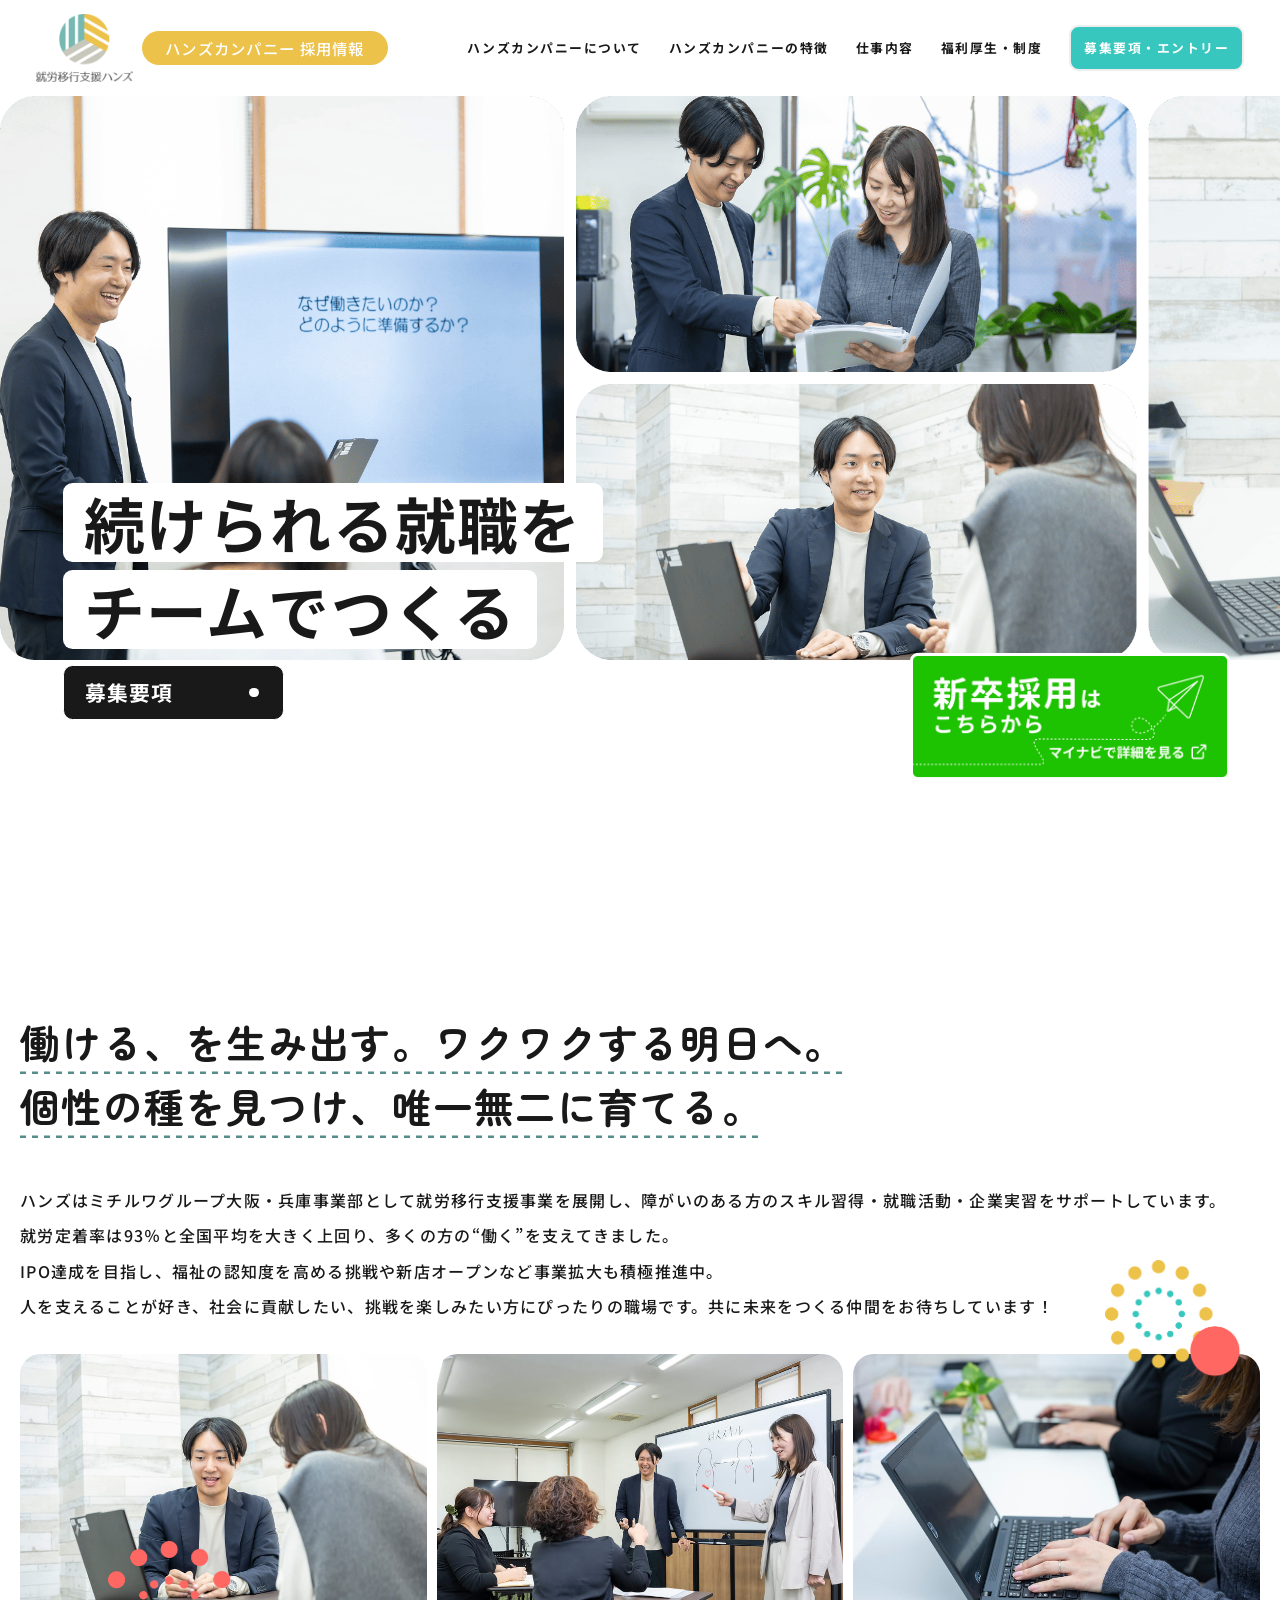
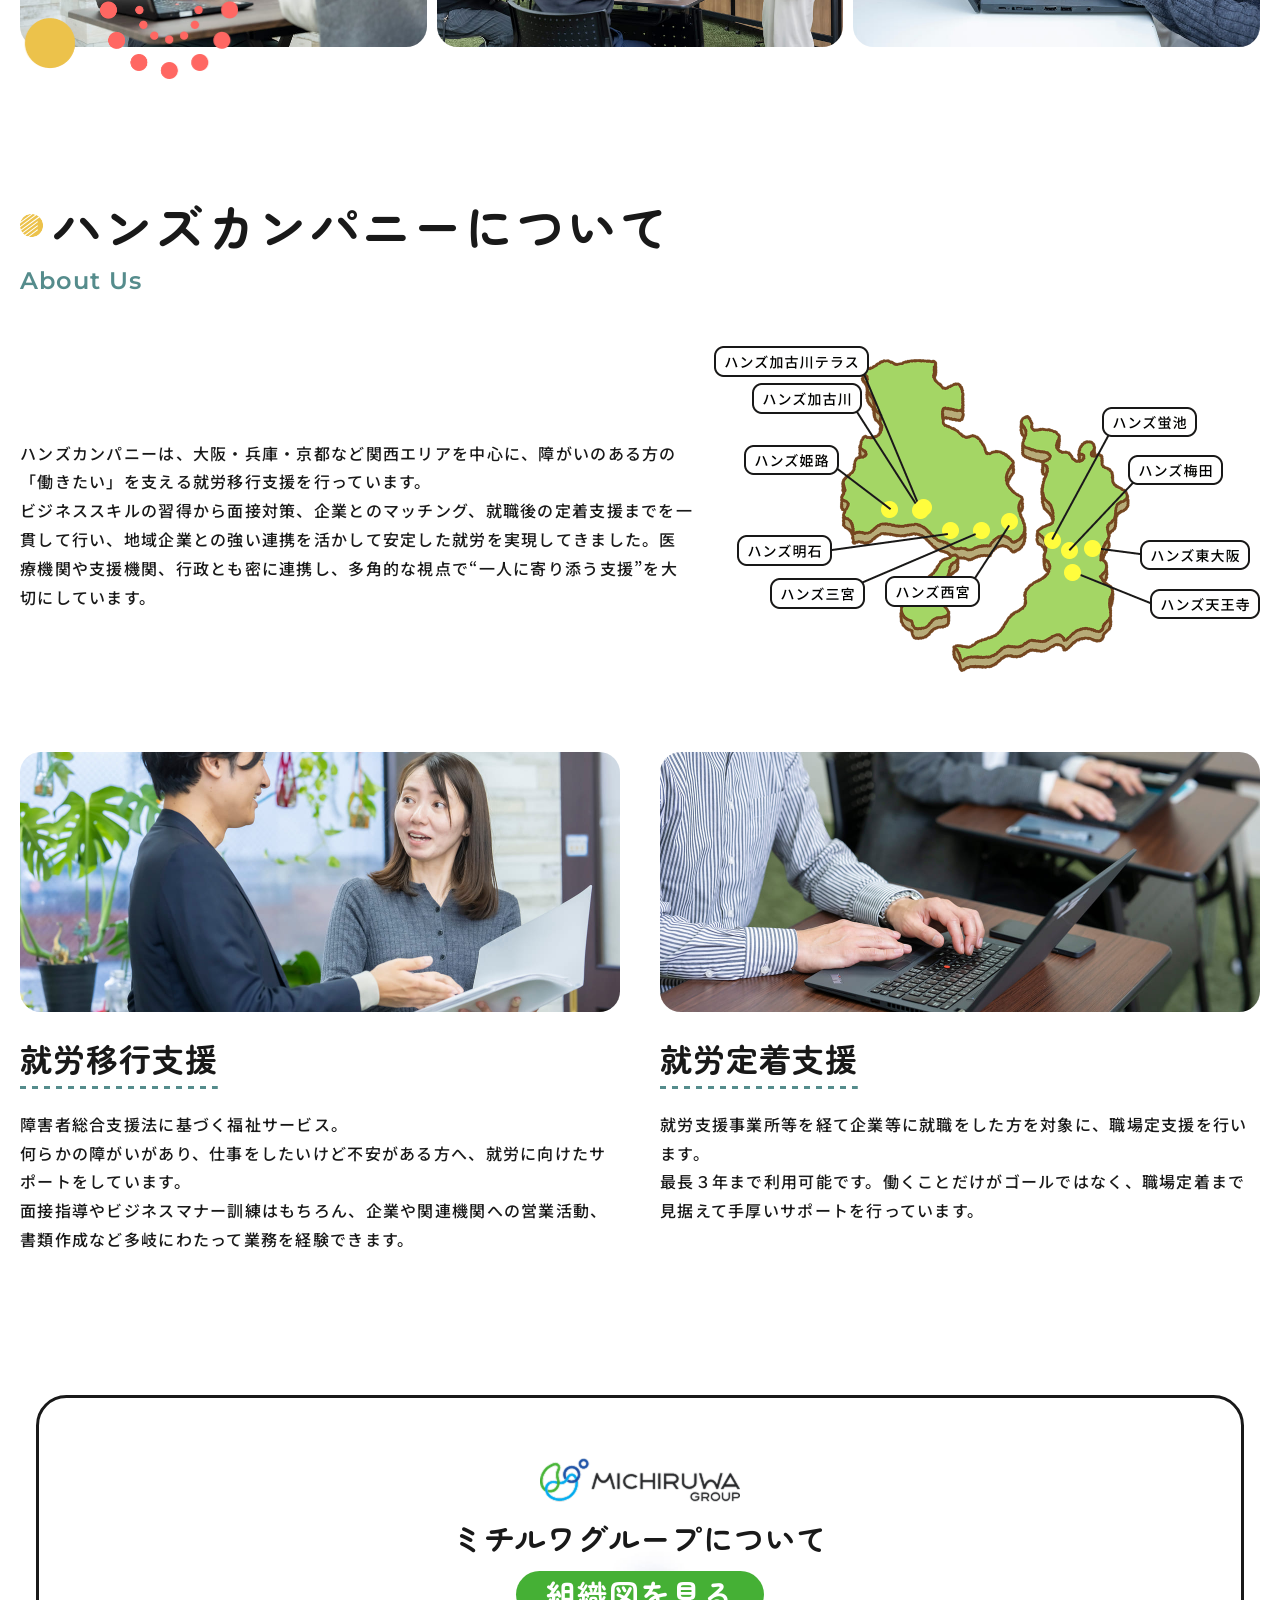
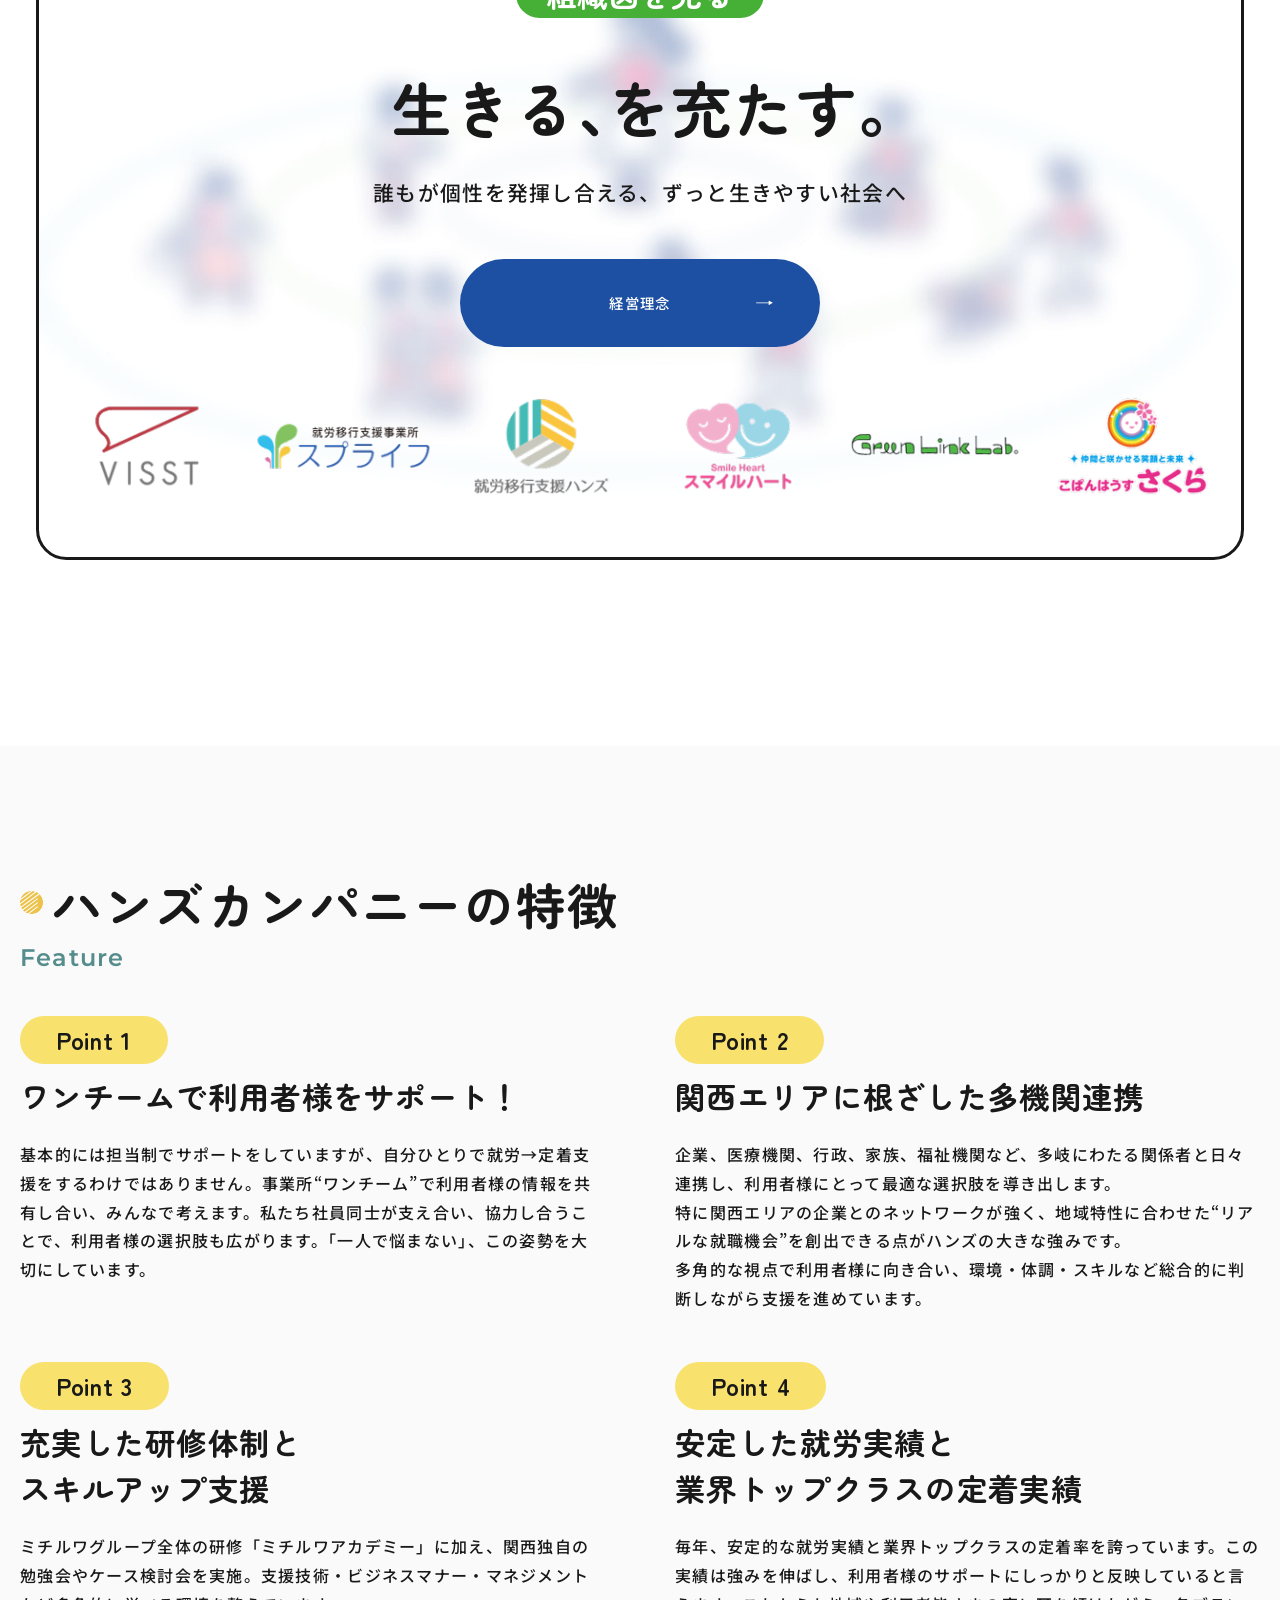
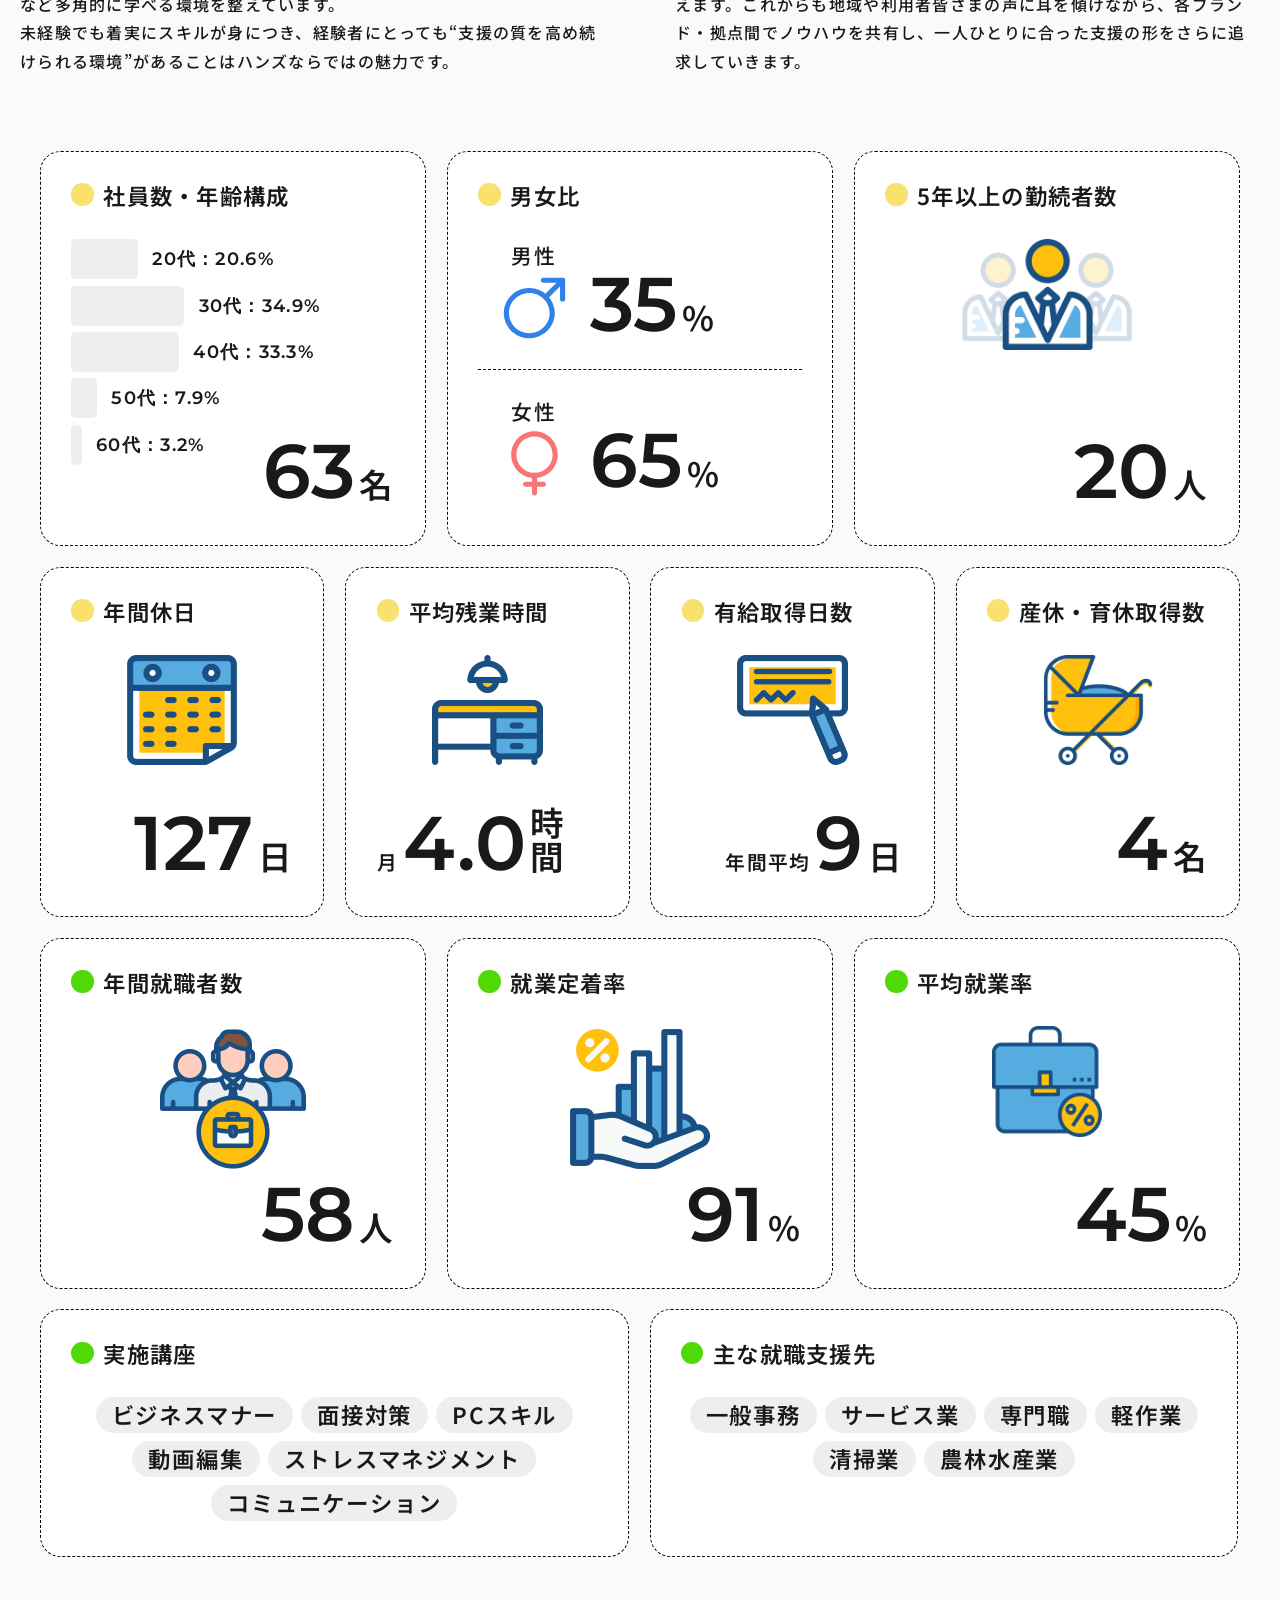
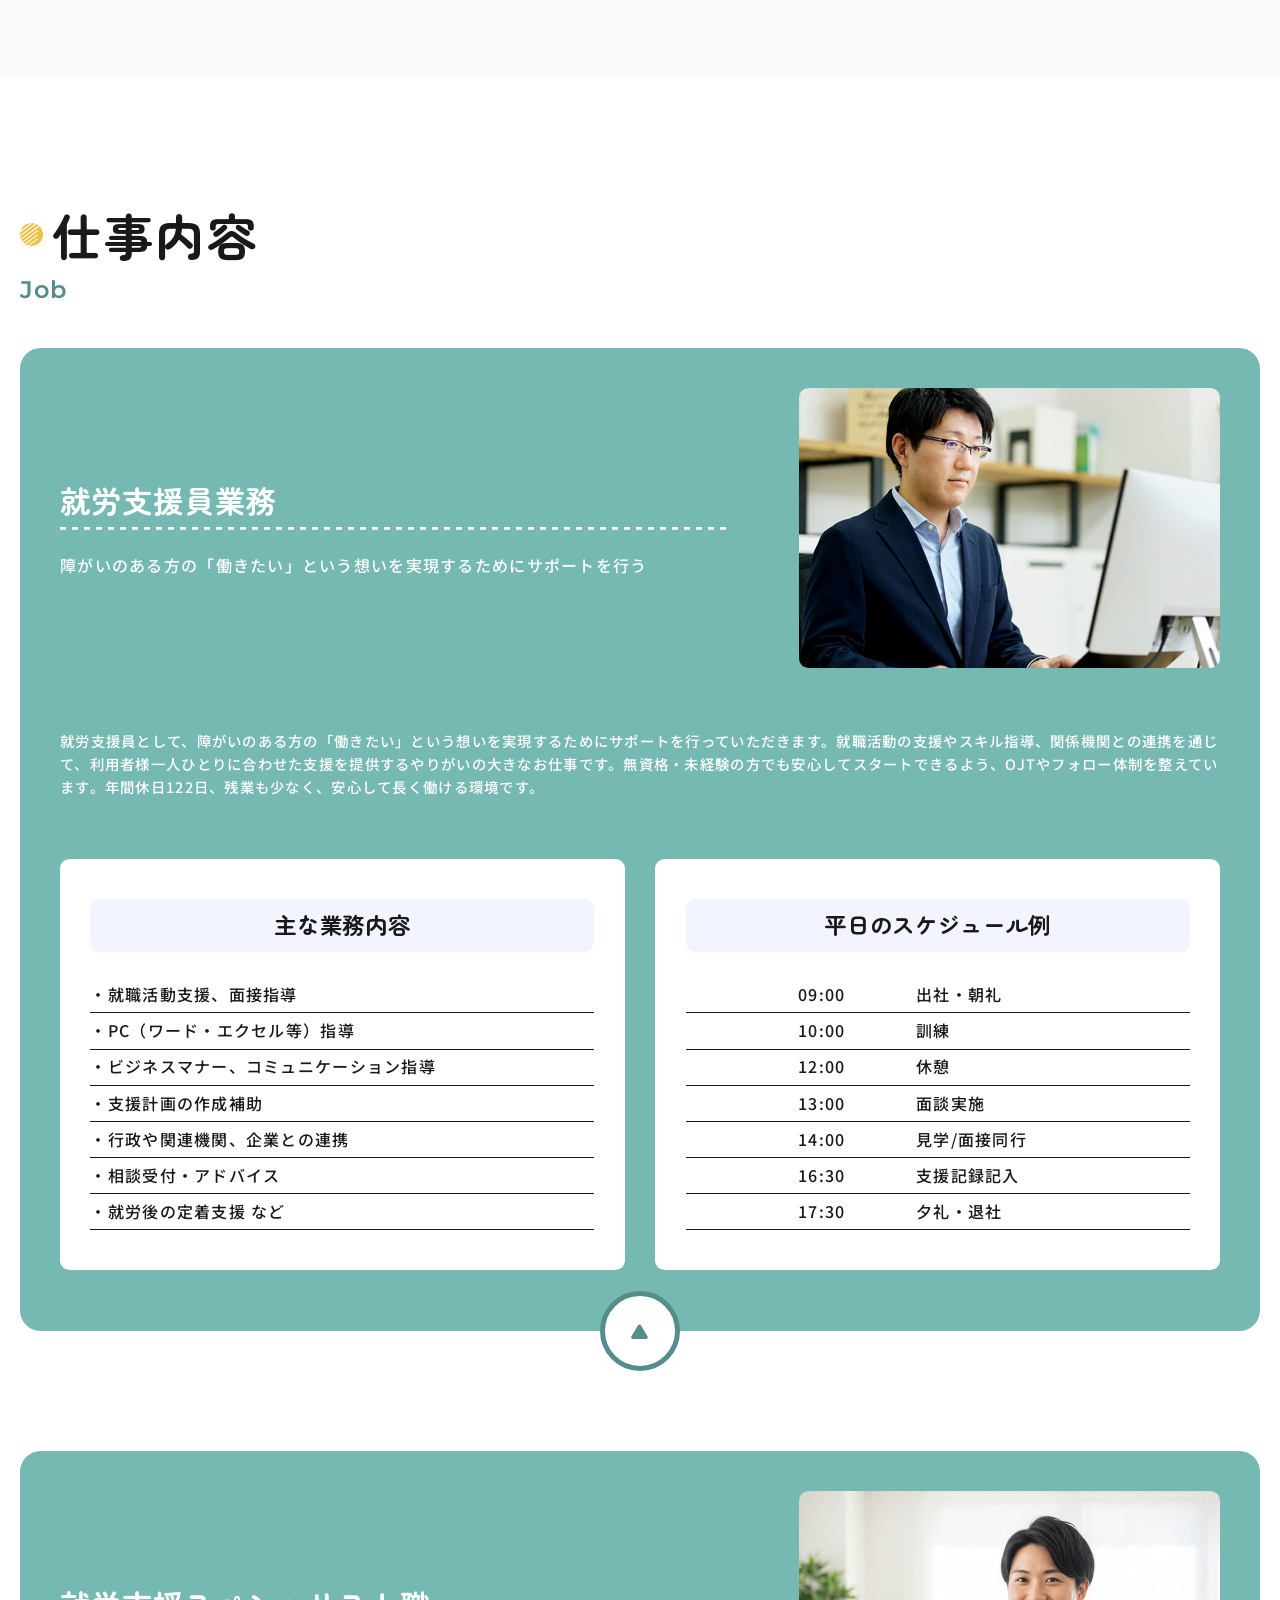
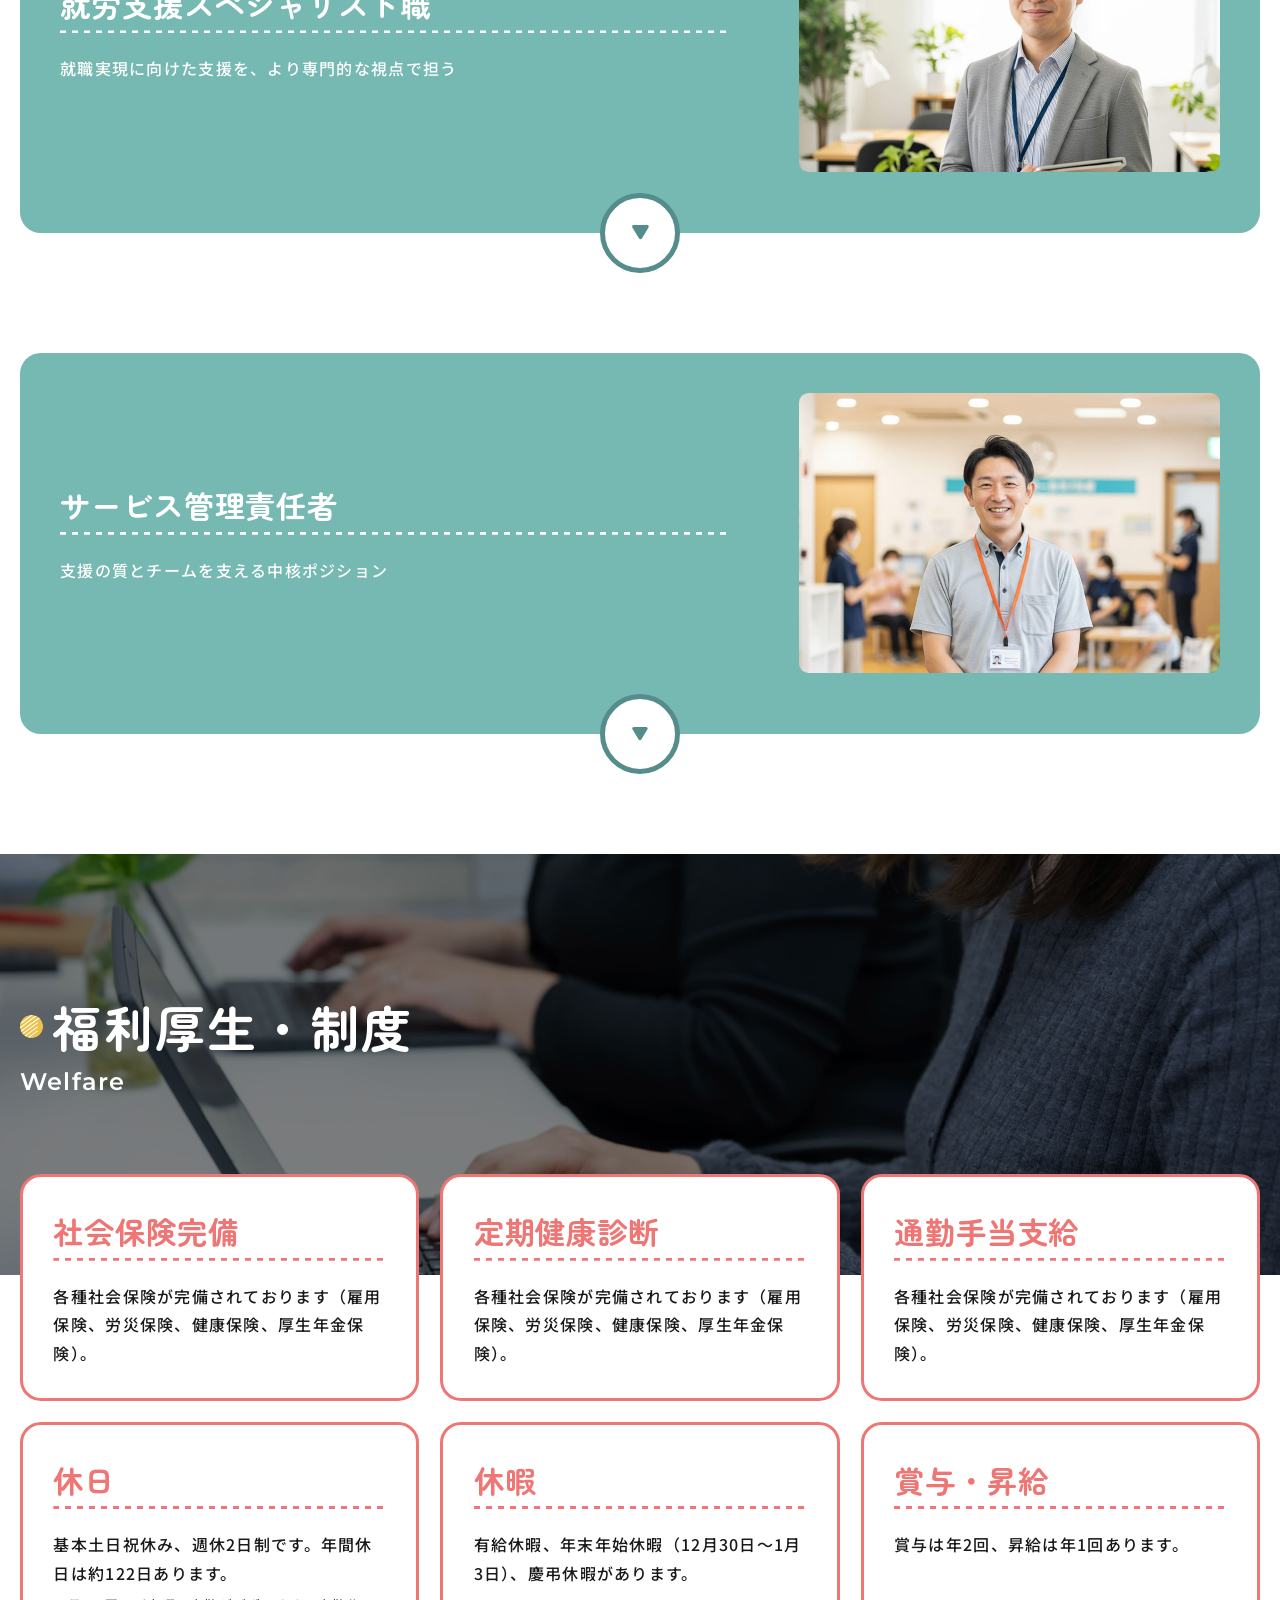
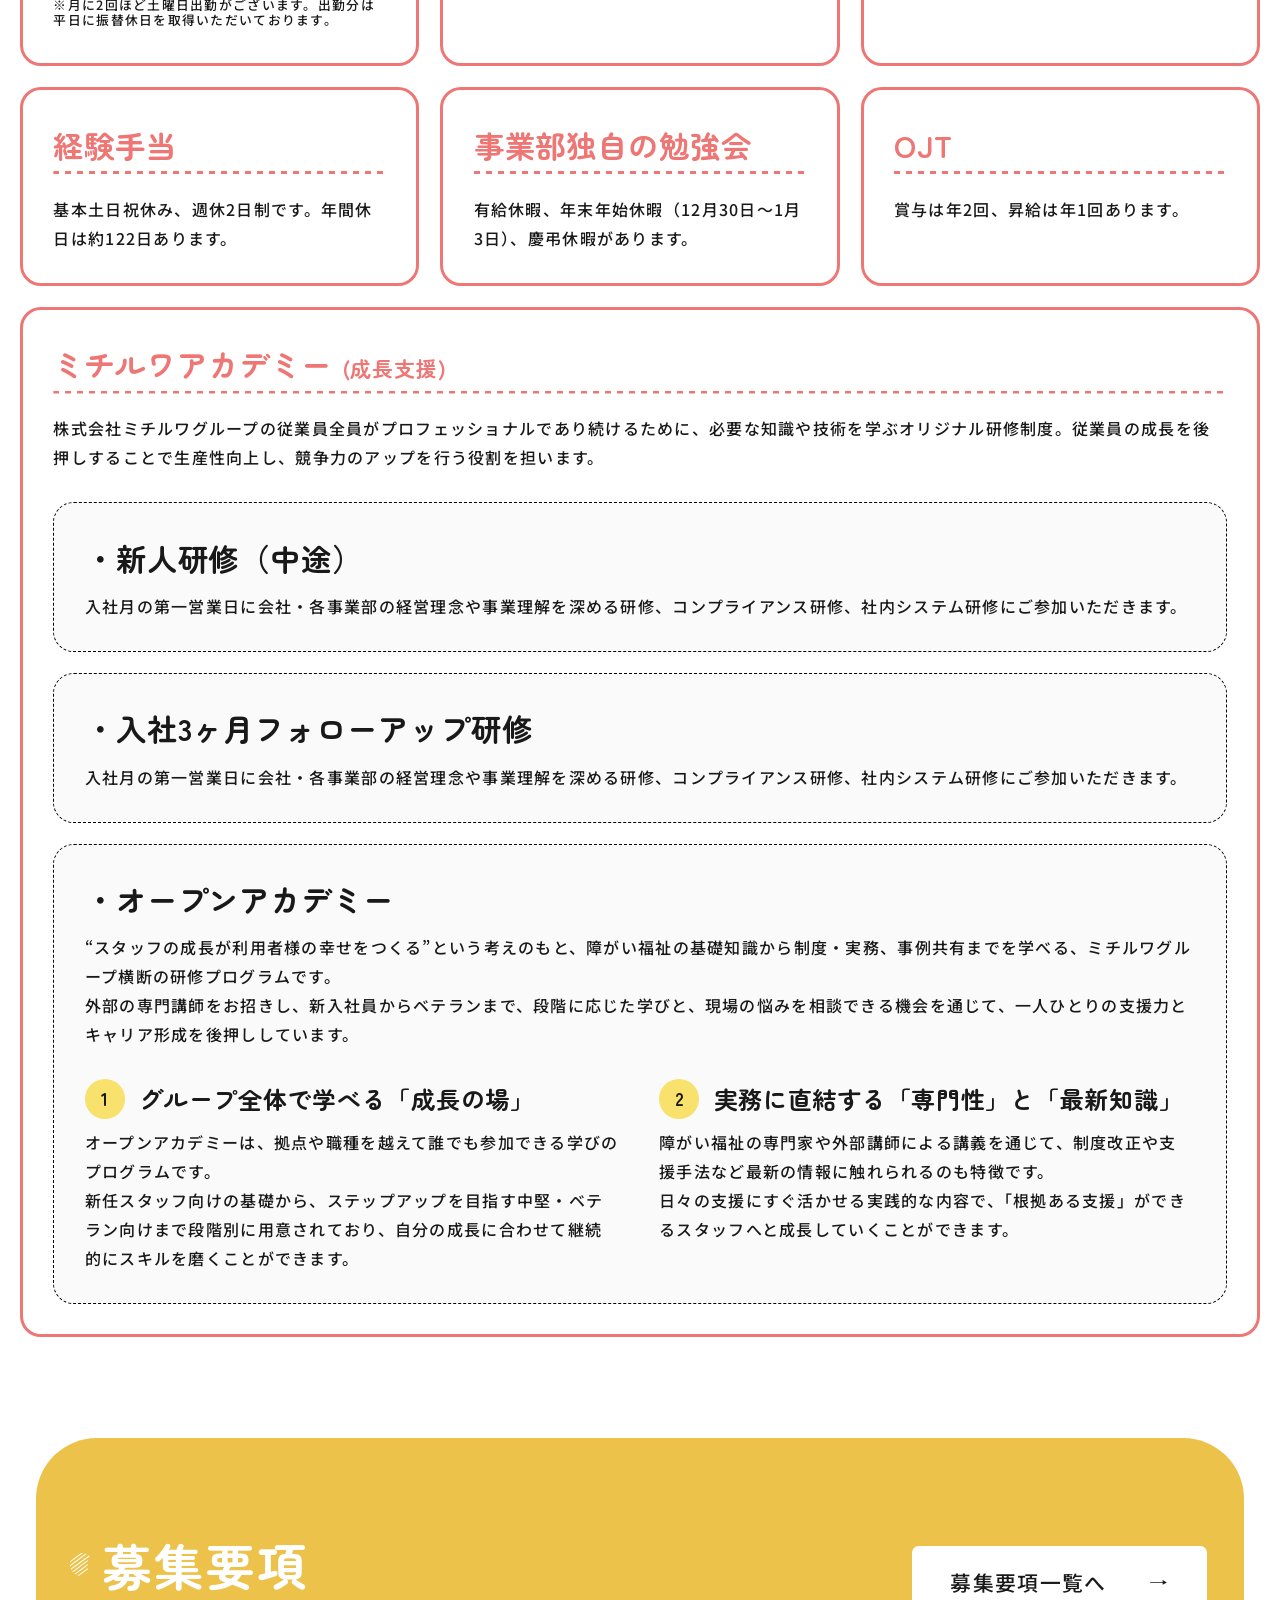
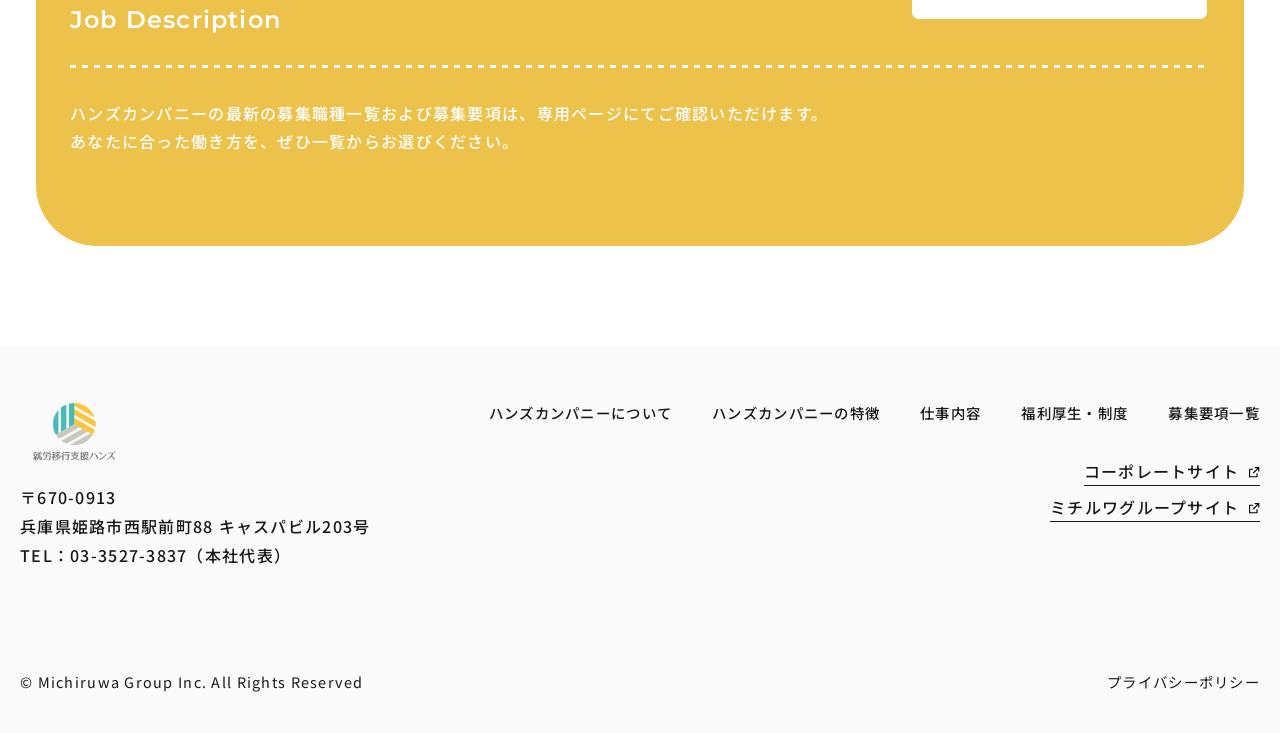
==== commit e6b2a859: "0122_修正取り込み" ====
--- a/hands/index.html
+++ b/hands/index.html
@@ -1,720 +1,1229 @@
 <!DOCTYPE html>
 <html lang="ja">
-
-<head prefix="og: https://ogp.me/ns#">
-  <meta charset="UTF-8">
-  <meta name="viewport" content="width=device-width, initial-scale=1">
-  <title>就労移行支援ハンズ 採用情報</title>
-  <meta name="description" content="">
-  <meta name="keywords" content="">
-
-  <!-- Google Fonts -->
-  <link rel="preconnect" href="https://fonts.googleapis.com">
-  <link rel="preconnect" href="https://fonts.gstatic.com" crossorigin>
-  <link href="https://fonts.googleapis.com/css2?family=Montserrat:ital,wght@0,100..900;1,100..900&family=Noto+Sans+JP:wght@100..900&family=Zen+Maru+Gothic&display=swap" rel="stylesheet">
-
-  <!-- Swiper -->
-  <link rel="stylesheet" href="https://cdn.jsdelivr.net/npm/swiper@11/swiper-bundle.min.css" />
-
-  <link rel="stylesheet" href="./css/lp-style.css">
-</head>
-
-<body id="lp" class="hands">
-
-  <div class="wrapper">
-
-    <header class="header" id="js-header">
-      <div class="header__inner">
-        <a href="#" class="header__logo-wrap">
-          <span class="header__logo-img"><img src="./img/hands_logo_lg.png" alt="就労移行支援ハンズ" loading="eager" width="110" height="77"></span>
-          <span class="header__logo-text">ハンズカンパニー 採用情報</span>
-        </a>
-        <nav class="header-drawer" id="js-headerDrawer" ontouchstart="">
-          <ul class="header-drawer__menu" id="js-headerDrawerMenu">
-            <li class="header-drawer__menu-item"><a href="#about">ハンズについて</a></li>
-            <li class="header-drawer__menu-item"><a href="#service">事業内容</a></li>
-            <li class="header-drawer__menu-item"><a href="#work">仕事内容</a></li>
-            <li class="header-drawer__menu-item"><a href="#benefit">福利厚生・制度</a></li>
-          </ul>
-          <a href="#" class="header-drawer__btn">募集要項・エントリー</a>
-        </nav>
-        <div class="header__toggle" id="js-headerToggle">
-          <span></span>
-          <span></span>
-          <span></span>
+  <head prefix="og: https://ogp.me/ns#">
+    <meta charset="UTF-8" />
+    <meta name="viewport" content="width=device-width, initial-scale=1" />
+    <title>就労移行支援ハンズ 採用情報</title>
+    <meta name="description" content="" />
+    <meta name="keywords" content="" />
+
+    <!-- Google Fonts -->
+    <link rel="preconnect" href="https://fonts.googleapis.com" />
+    <link rel="preconnect" href="https://fonts.gstatic.com" crossorigin />
+    <link
+      href="https://fonts.googleapis.com/css2?family=Montserrat:ital,wght@0,100..900;1,100..900&family=Noto+Sans+JP:wght@100..900&family=Zen+Maru+Gothic&display=swap"
+      rel="stylesheet"
+    />
+
+    <!-- Swiper -->
+    <link
+      rel="stylesheet"
+      href="https://cdn.jsdelivr.net/npm/swiper@11/swiper-bundle.min.css"
+    />
+
+    <link rel="stylesheet" href="./css/lp-style.css" />
+  </head>
+
+  <body id="lp" class="hands">
+    <div class="wrapper">
+      <header class="header" id="js-header">
+        <div class="header__inner">
+          <a href="#" class="header__logo-wrap">
+            <span class="header__logo-img"
+              ><img
+                src="./img/hands_logo_lg.png"
+                alt="就労移行支援ハンズ"
+                loading="eager"
+                width="110"
+                height="77"
+            /></span>
+            <span class="header__logo-text">ハンズカンパニー 採用情報</span>
+          </a>
+          <nav class="header-drawer" id="js-headerDrawer" ontouchstart="">
+            <ul class="header-drawer__menu" id="js-headerDrawerMenu">
+              <li class="header-drawer__menu-item">
+                <a href="#about">ハンズカンパニーについて</a>
+              </li>
+              <li class="header-drawer__menu-item">
+                <a href="#feature">ハンズカンパニーの特徴</a>
+              </li>
+              <li class="header-drawer__menu-item">
+                <a href="#job">仕事内容</a>
+              </li>
+              <li class="header-drawer__menu-item">
+                <a href="#welfare">福利厚生・制度</a>
+              </li>
+            </ul>
+            <a
+              href="https://hrmos.co/pages/michiruwa/jobs?category=2131999978842607618"
+              target="_blank"
+              rel="noopener noreferrer"
+              class="header-drawer__btn"
+              >募集要項・エントリー</a
+            >
+          </nav>
+          <div class="header__toggle" id="js-headerToggle">
+            <span></span>
+            <span></span>
+            <span></span>
+          </div>
         </div>
-      </div>
-    </header>
-
-    <main class="content-container">
-
-      <section class="mv">
-        <div class="mv__slider">
-          <div class="mv__track">
-            <div class="mv__slide"><img src="./img/hands-mv_img.png" alt=""></div>
-          </div>
-          <div class="mv__track">
-            <div class="mv__slide"><img src="./img/hands-mv_img.png" alt=""></div>
-          </div>
-        </div>
-        <div class="mv__content">
-          <h1 class="mv__catch js-anime c-fadein-anime"><span>続けられる就職を</span><span>チームでつくる</span></h1>
-          <div class="btn__wrap -left js-anime c-fadein-anime">
-            <a href="#" class="mv__btn">募集要項</a>
-          </div>
-        </div>
-        <a href="#" class="mv__banner js-anime c-fadein-anime"><img src="./img/recruit_banner.png" alt="新卒採用はこちらから" loading="eager"></a>
-      </section>
-
-      <section class="intro">
-        <div class="container">
-          <div class="intro__body">
-            <div class="intro__content">
-              <h2 class="intro__heading u-hidden--sm js-anime"><span>働ける、を生み出す。ワクワクする明日へ。</span><span>個性の種を見つけ、唯一無二に育てる。</span></h2>
-              <h2 class="intro__heading u-display_flex--sm js-anime"><span>働ける、を生み出す。</span><span>ワクワクする明日へ。</span><span>個性の種を見つけ、</span><span>唯一無二に育てる。</span></h2>
-              <p class="intro__desc sentence js-anime c-fadein-anime">
-                ハンズはミチルワグループ大阪・兵庫事業部として就労移行支援事業を展開し、障がいのある方のスキル習得・就職活動・企業実習をサポートしています。<br>
-                就労定着率は93％と全国平均を大きく上回り、多くの方の“働く”を支えてきました。<br>
-                IPO達成を目指し、福祉の認知度を高める挑戦や新店オープンなど事業拡大も積極推進中。<br>
-                人を支えることが好き、社会に貢献したい、挑戦を楽しみたい方にぴったりの職場です。共に未来をつくる仲間をお待ちしています！
+      </header>
+
+      <main class="content-container">
+        <section class="mv">
+          <div class="mv__slider">
+            <div class="mv__track">
+              <div class="mv__slide">
+                <img src="./img/hands-mv_img.png" alt="" />
+              </div>
+            </div>
+            <div class="mv__track">
+              <div class="mv__slide">
+                <img src="./img/hands-mv_img.png" alt="" />
+              </div>
+            </div>
+          </div>
+          <div class="mv__content">
+            <h1 class="mv__catch js-anime c-fadein-anime">
+              <span>続けられる就職を</span><span>チームでつくる</span>
+            </h1>
+            <div class="btn__wrap -left js-anime c-fadein-anime">
+              <a
+                href="https://hrmos.co/pages/michiruwa/jobs?category=2131999978842607618"
+                target="_blank"
+                rel="noopener noreferrer"
+                class="mv__btn"
+                >募集要項</a
+              >
+            </div>
+          </div>
+          <a
+            href="https://hrmos.co/pages/michiruwa/jobs?jobType=NWGR&category=2131999978842607618"
+            target="_blank"
+            rel="noopener noreferrer"
+            class="mv__banner js-anime c-fadein-anime"
+            ><img
+              src="./img/recruit_banner.png"
+              alt="新卒採用はこちらから"
+              loading="eager"
+          /></a>
+        </section>
+
+        <section class="intro">
+          <div class="container">
+            <div class="intro__body">
+              <div class="intro__content">
+                <h2 class="intro__heading u-hidden--sm js-anime">
+                  <span>働ける、を生み出す。ワクワクする明日へ。</span
+                  ><span>個性の種を見つけ、唯一無二に育てる。</span>
+                </h2>
+                <h2 class="intro__heading u-display_flex--sm js-anime">
+                  <span>働ける、を生み出す。</span
+                  ><span>ワクワクする明日へ。</span
+                  ><span>個性の種を見つけ、</span
+                  ><span>唯一無二に育てる。</span>
+                </h2>
+                <p class="intro__desc sentence js-anime c-fadein-anime">
+                  ハンズはミチルワグループ大阪・兵庫事業部として就労移行支援事業を展開し、障がいのある方のスキル習得・就職活動・企業実習をサポートしています。<br />
+                  就労定着率は93％と全国平均を大きく上回り、多くの方の“働く”を支えてきました。<br />
+                  IPO達成を目指し、福祉の認知度を高める挑戦や新店オープンなど事業拡大も積極推進中。<br />
+                  人を支えることが好き、社会に貢献したい、挑戦を楽しみたい方にぴったりの職場です。共に未来をつくる仲間をお待ちしています！
+                </p>
+              </div>
+              <div class="intro__gallery">
+                <div
+                  class="hands-intro__object01 js-anime c-slidein-anime"
+                ></div>
+                <div
+                  class="hands-intro__object02 js-anime c-slidein-anime"
+                ></div>
+                <div class="intro__img">
+                  <img
+                    src="./img/hands-intro_img01.jpg"
+                    alt=""
+                    loading="lazy"
+                  />
+                </div>
+                <div class="intro__img">
+                  <img
+                    src="./img/hands-intro_img02.jpg"
+                    alt=""
+                    loading="lazy"
+                  />
+                </div>
+                <div class="intro__img">
+                  <img
+                    src="./img/hands-intro_img03.jpg"
+                    alt=""
+                    loading="lazy"
+                  />
+                </div>
+              </div>
+            </div>
+          </div>
+        </section>
+
+        <section class="about" id="about">
+          <div class="container">
+            <div class="symbol-heading js-anime c-fadein-anime">
+              <h2 class="symbol-heading__main-title">
+                ハンズカンパニーについて
+              </h2>
+              <span class="symbol-heading__sub-title">about us</span>
+            </div>
+            <div class="about__body">
+              <div class="about__content">
+                <p class="sentence js-anime c-fadein-anime">
+                  ハンズカンパニーは、大阪・兵庫・京都など関西エリアを中心に、障がいのある方の「働きたい」を支える就労移行支援を行っています。<br />
+                  ビジネススキルの習得から面接対策、企業とのマッチング、就職後の定着支援までを一貫して行い、地域企業との強い連携を活かして安定した就労を実現してきました。医療機関や支援機関、行政とも密に連携し、多角的な視点で“一人に寄り添う支援”を大切にしています。
+                </p>
+              </div>
+              <figure class="about__img">
+                <img src="./img/hands-about_img.png" alt="" loading="lazy" />
+              </figure>
+            </div>
+          </div>
+        </section>
+
+        <section class="service" id="service">
+          <div class="container">
+            <div class="symbol-heading" style="display: none">
+              <h2 class="symbol-heading__main-title">事業内容</h2>
+              <span class="symbol-heading__sub-title">service</span>
+            </div>
+            <ul class="service__list">
+              <li class="service__item js-anime c-slidein-anime">
+                <div class="service__img">
+                  <img
+                    src="./img/hands-service-item01_img.jpg"
+                    alt=""
+                    loading="lazy"
+                  />
+                </div>
+                <h3 class="service__title underline-heading">就労移行支援</h3>
+                <p class="sentence">
+                  障害者総合支援法に基づく福祉サービス。<br />
+                  何らかの障がいがあり、仕事をしたいけど不安がある方へ、就労に向けたサポートをしています。<br />
+                  面接指導やビジネスマナー訓練はもちろん、企業や関連機関への営業活動、書類作成など多岐にわたって業務を経験できます。
+                </p>
+              </li>
+              <li
+                class="service__item js-anime c-slidein-anime -delay02_only_desktop"
+              >
+                <div class="service__img">
+                  <img
+                    src="./img/hands-service-item02_img.jpg"
+                    alt=""
+                    loading="lazy"
+                  />
+                </div>
+                <h3 class="service__title underline-heading">就労定着支援</h3>
+                <p class="sentence">
+                  就労支援事業所等を経て企業等に就職をした方を対象に、職場定支援を行います。<br />
+                  最長３年まで利用可能です。働くことだけがゴールではなく、職場定着まで見据えて手厚いサポートを行っています。
+                </p>
+              </li>
+            </ul>
+          </div>
+        </section>
+
+        <section class="group js-anime c-fadein-anime">
+          <div class="container">
+            <div class="group__header">
+              <p class="group__logo">
+                <img
+                  src="./img/michiruwa_logo.png"
+                  alt="MICHIRUWA GROUP"
+                  loading="lazy"
+                />
               </p>
-            </div>
-            <div class="intro__gallery">
-              <div class="hands-intro__object01 js-anime c-slidein-anime"></div>
-              <div class="hands-intro__object02 js-anime c-slidein-anime"></div>
-              <div class="intro__img"><img src="./img/hands-intro_img01.jpg" alt="" loading="lazy"></div>
-              <div class="intro__img"><img src="./img/hands-intro_img02.jpg" alt="" loading="lazy"></div>
-              <div class="intro__img"><img src="./img/hands-intro_img03.jpg" alt="" loading="lazy"></div>
-            </div>
-          </div>
-        </div>
-      </section>
-
-      <section class="about" id="about">
-        <div class="container">
-          <div class="symbol-heading js-anime c-fadein-anime">
-            <h2 class="symbol-heading__main-title">ハンズカンパニーについて</h2>
-            <span class="symbol-heading__sub-title">about us</span>
-          </div>
-          <div class="about__body">
-            <div class="about__content">
-              <p class="sentence js-anime c-fadein-anime">
-                ハンズカンパニーは、大阪・兵庫・京都など関西エリアを中心に、障がいのある方の「働きたい」を支える就労移行支援を行っています。<br>
-                ビジネススキルの習得から面接対策、企業とのマッチング、就職後の定着支援までを一貫して行い、地域企業との強い連携を活かして安定した就労を実現してきました。医療機関や支援機関、行政とも密に連携し、多角的な視点で“一人に寄り添う支援”を大切にしています。
+              <h2 class="group__heading">ミチルワグループについて</h2>
+              <div
+                class="group__popup-btn js-modalOpen"
+                data-modal-target="group_modal"
+              >
+                組織図を見る
+              </div>
+            </div>
+            <div class="group__body">
+              <p class="group__catch01">生きる､を充たす｡</p>
+              <p class="group__catch02">
+                誰もが個性を発揮し合える、<br
+                  class="u-display--sm"
+                />ずっと生きやすい社会へ
               </p>
-            </div>
-            <figure class="about__img"><img src="./img/hands-about_img.png" alt="" loading="lazy"></figure>
-          </div>
-        </div>
-      </section>
-
-      <section class="service" id="service">
-        <div class="container">
-          <div class="symbol-heading" style="display: none;">
-            <h2 class="symbol-heading__main-title">事業内容</h2>
-            <span class="symbol-heading__sub-title">service</span>
-          </div>
-          <ul class="service__list">
-            <li class="service__item js-anime c-slidein-anime">
-              <div class="service__img"><img src="./img/hands-service-item01_img.jpg" alt="" loading="lazy"></div>
-              <h3 class="service__title underline-heading">就労移行支援</h3>
+              <div class="btn__wrap">
+                <a
+                  href="https://michiruwa.co.jp/about/philosophy/"
+                  target="_blank"
+                  rel="noopener noreferrer"
+                  class="group__btn"
+                  >経営理念️</a
+                >
+              </div>
+            </div>
+            <ul class="group__list">
+              <li class="group__item">
+                <img src="./img/visst_logo.png" alt="VISST" loading="lazy" />
+              </li>
+              <li class="group__item">
+                <img
+                  src="./img/splife_logo.png"
+                  alt="就労移行支援事務所スプライフ"
+                  loading="lazy"
+                />
+              </li>
+              <li class="group__item">
+                <img
+                  src="./img/hands_logo.png"
+                  alt="就労移行支援ハンズ"
+                  loading="lazy"
+                />
+              </li>
+              <li class="group__item">
+                <img
+                  src="./img/sh_logo.png"
+                  alt="スマイルハート"
+                  loading="lazy"
+                />
+              </li>
+              <li class="group__item">
+                <img
+                  src="./img/gll_logo.png"
+                  alt="Green Link Lab."
+                  loading="lazy"
+                />
+              </li>
+              <li class="group__item">
+                <img
+                  src="./img/sakura_logo.png"
+                  alt="こぱんはうすさくら"
+                  loading="lazy"
+                />
+              </li>
+            </ul>
+          </div>
+        </section>
+
+        <section class="feature" id="feature">
+          <div class="container">
+            <div class="symbol-heading js-anime c-fadein-anime">
+              <h2 class="symbol-heading__main-title">ハンズカンパニーの特徴</h2>
+              <span class="symbol-heading__sub-title">Feature</span>
+            </div>
+            <div class="feature-point">
+              <ul class="feature-point__list">
+                <li
+                  class="feature-point__item js-anime c-slidein-anime -delay02_only_desktop"
+                >
+                  <span class="feature-point__count">Point 1</span>
+                  <h3 class="feature-point__title">
+                    ワンチームで利用者様をサポート！
+                  </h3>
+                  <p class="sentence">
+                    基本的には担当制でサポートをしていますが、自分ひとりで就労→定着支援をするわけではありません。事業所“ワンチーム”で利用者様の情報を共有し合い、みんなで考えます。私たち社員同士が支え合い、協力し合うことで、利用者様の選択肢も広がります。「一人で悩まない」、この姿勢を大切にしています。
+                  </p>
+                </li>
+                <li
+                  class="feature-point__item js-anime c-slidein-anime -delay04_only_desktop"
+                >
+                  <span class="feature-point__count">Point 2</span>
+                  <h3 class="feature-point__title">
+                    関西エリアに根ざした多機関連携
+                  </h3>
+                  <p class="sentence">
+                    企業、医療機関、行政、家族、福祉機関など、多岐にわたる関係者と日々連携し、利用者様にとって最適な選択肢を導き出します。<br />
+                    特に関西エリアの企業とのネットワークが強く、地域特性に合わせた“リアルな就職機会”を創出できる点がハンズの大きな強みです。<br />
+                    多角的な視点で利用者様に向き合い、環境・体調・スキルなど総合的に判断しながら支援を進めています。
+                  </p>
+                </li>
+                <li
+                  class="feature-point__item js-anime c-slidein-anime -delay06_only_desktop"
+                >
+                  <span class="feature-point__count">Point 3</span>
+                  <h3 class="feature-point__title">
+                    充実した研修体制と<br />スキルアップ支援
+                  </h3>
+                  <p class="sentence">
+                    ミチルワグループ全体の研修「ミチルワアカデミー」に加え、関西独自の勉強会やケース検討会を実施。支援技術・ビジネスマナー・マネジメントなど多角的に学べる環境を整えています。<br />
+                    未経験でも着実にスキルが身につき、経験者にとっても“支援の質を高め続けられる環境”があることはハンズならではの魅力です。
+                  </p>
+                </li>
+                <li
+                  class="feature-point__item js-anime c-slidein-anime -delay08_only_desktop"
+                >
+                  <span class="feature-point__count">Point 4</span>
+                  <h3 class="feature-point__title">
+                    安定した就労実績と<br />業界トップクラスの定着実績
+                  </h3>
+                  <p class="sentence">
+                    毎年、安定的な就労実績と業界トップクラスの定着率を誇っています。この実績は強みを伸ばし、利用者様のサポートにしっかりと反映していると言えます。これからも地域や利用者皆さまの声に耳を傾けながら、各ブランド・拠点間でノウハウを共有し、一人ひとりに合った支援の形をさらに追求していきます。
+                  </p>
+                </li>
+              </ul>
+            </div>
+            <div class="feature-num">
+              <ul class="feature-num__list">
+                <li class="feature-num__item js-anime c-fadein-anime">
+                  <h3 class="feature-num__title">社員数・年齢構成</h3>
+                  <figure class="feature-num__graph-wrap">
+                    <div class="feature-num__graph">
+                      <div class="-bar" style="--per: 20.6"></div>
+                      <p class="-text">20代：20.6%</p>
+                    </div>
+                    <div class="feature-num__graph">
+                      <div class="-bar" style="--per: 34.9"></div>
+                      <p class="-text">30代：34.9%</p>
+                    </div>
+                    <div class="feature-num__graph">
+                      <div class="-bar" style="--per: 33.3"></div>
+                      <p class="-text">40代：33.3%</p>
+                    </div>
+                    <div class="feature-num__graph">
+                      <div class="-bar" style="--per: 7.9"></div>
+                      <p class="-text">50代：7.9%</p>
+                    </div>
+                    <div class="feature-num__graph">
+                      <div class="-bar" style="--per: 3.2"></div>
+                      <p class="-text">60代：3.2%</p>
+                    </div>
+                  </figure>
+                  <p class="feature-num__count">
+                    <span class="-num">63</span>名
+                  </p>
+                </li>
+                <li class="feature-num__item js-anime c-fadein-anime">
+                  <h3 class="feature-num__title">男女比</h3>
+                  <div class="feature-num__row">
+                    <span class="feature-num__ico" data-cap="男性"
+                      ><img
+                        src="./img/man_ico.svg"
+                        alt="男性"
+                        loading="lazy"
+                        width="70"
+                        height="70"
+                    /></span>
+                    <p class="feature-num__count">
+                      <span class="-num">35</span>%
+                    </p>
+                  </div>
+                  <div class="feature-num__row">
+                    <span class="feature-num__ico" data-cap="女性"
+                      ><img
+                        src="./img/woman_ico.svg"
+                        alt="女性"
+                        loading="lazy"
+                        width="70"
+                        height="70"
+                    /></span>
+                    <p class="feature-num__count">
+                      <span class="-num">65</span>%
+                    </p>
+                  </div>
+                </li>
+                <li
+                  class="feature-num__item -kinzokusha js-anime c-fadein-anime"
+                >
+                  <h3 class="feature-num__title">5年以上の勤続者数</h3>
+                  <div class="feature-num__img">
+                    <img
+                      src="./img/kinzokusha_ico.png"
+                      alt=""
+                      loading="lazy"
+                      width="198"
+                      height="118"
+                    />
+                  </div>
+                  <p class="feature-num__count">
+                    <span class="-num">20</span>人
+                  </p>
+                </li>
+                <li class="feature-num__item -col4 js-anime c-fadein-anime">
+                  <h3 class="feature-num__title">年間休日</h3>
+                  <div class="feature-num__img">
+                    <img src="./img/holiday_ico.png" alt="" loading="lazy" />
+                  </div>
+                  <p class="feature-num__count">
+                    <span class="-num">127</span>日
+                  </p>
+                </li>
+                <li class="feature-num__item -col4 js-anime c-fadein-anime">
+                  <h3 class="feature-num__title">平均残業時間</h3>
+                  <div class="feature-num__img">
+                    <img src="./img/zangyou_ico.png" alt="" loading="lazy" />
+                  </div>
+                  <p class="feature-num__count">
+                    <span class="-sm">月</span><span class="-num">4.0</span>時間
+                  </p>
+                </li>
+                <li class="feature-num__item -col4 js-anime c-fadein-anime">
+                  <h3 class="feature-num__title">有給取得日数</h3>
+                  <div class="feature-num__img">
+                    <img src="./img/yukyu_ico.png" alt="" loading="lazy" />
+                  </div>
+                  <p class="feature-num__count">
+                    <span class="-sm">年間平均</span
+                    ><span class="-num">9</span>日
+                  </p>
+                </li>
+                <li class="feature-num__item -col4 js-anime c-fadein-anime">
+                  <h3 class="feature-num__title">産休・育休取得数</h3>
+                  <div class="feature-num__img">
+                    <img src="./img/sankyu_ico.png" alt="" loading="lazy" />
+                  </div>
+                  <p class="feature-num__count">
+                    <span class="-num">4</span>名
+                  </p>
+                </li>
+                <li
+                  class="feature-num__item -shusyokusya js-anime c-fadein-anime"
+                >
+                  <h3 class="feature-num__title -gn">年間就職者数</h3>
+                  <div class="feature-num__img">
+                    <img
+                      src="./img/shusyokusya_ico.png"
+                      alt=""
+                      loading="lazy"
+                    />
+                  </div>
+                  <p class="feature-num__count">
+                    <span class="-num">58</span>人
+                  </p>
+                </li>
+                <li class="feature-num__item -teichaku js-anime c-fadein-anime">
+                  <h3 class="feature-num__title -gn">就業定着率</h3>
+                  <div class="feature-num__img">
+                    <img src="./img/teichaku_ico.png" alt="" loading="lazy" />
+                  </div>
+                  <p class="feature-num__count">
+                    <span class="-num">91</span>%
+                  </p>
+                </li>
+                <li
+                  class="feature-num__item -shugyoritsu js-anime c-fadein-anime"
+                >
+                  <h3 class="feature-num__title -gn">平均就業率</h3>
+                  <div class="feature-num__img">
+                    <img
+                      src="./img/shugyoritsu_ico.png"
+                      alt=""
+                      loading="lazy"
+                    />
+                  </div>
+                  <p class="feature-num__count">
+                    <span class="-num">45</span>%
+                  </p>
+                </li>
+                <li class="feature-num__item -col2 js-anime c-fadein-anime">
+                  <h3 class="feature-num__title -gn">実施講座</h3>
+                  <ul class="feature-num__category-list">
+                    <li>ビジネスマナー</li>
+                    <li>面接対策</li>
+                    <li>PCスキル</li>
+                    <li>動画編集</li>
+                    <li>ストレスマネジメント</li>
+                    <li>コミュニケーション</li>
+                  </ul>
+                </li>
+                <li
+                  class="feature-num__item -col2 -shusyokusaki js-anime c-fadein-anime"
+                >
+                  <h3 class="feature-num__title -gn">主な就職支援先</h3>
+                  <ul class="feature-num__category-list">
+                    <li>一般事務</li>
+                    <li>サービス業</li>
+                    <li>専門職</li>
+                    <li>軽作業</li>
+                    <li>清掃業</li>
+                    <li>農林水産業</li>
+                  </ul>
+                </li>
+              </ul>
+            </div>
+          </div>
+        </section>
+
+        <section class="job" id="job">
+          <div class="container">
+            <div class="symbol-heading js-anime c-fadein-anime">
+              <h2 class="symbol-heading__main-title">仕事内容</h2>
+              <span class="symbol-heading__sub-title">job</span>
+            </div>
+            <div
+              class="job-block js-accordion is-open js-anime c-slidein-anime"
+            >
+              <div class="job-block__header">
+                <h3 class="job-block__heading underline-heading -wh">
+                  就労支援員業務
+                </h3>
+                <p class="job-block__desc sentence">
+                  障がいのある方の「働きたい」という想いを実現するためにサポートを行う
+                </p>
+                <div class="job-block__img">
+                  <img src="./img/job-block01_img.jpg" alt="" loading="lazy" />
+                </div>
+              </div>
+              <div class="job-block__body js-accordionContent">
+                <p class="job-block__note">
+                  就労支援員として、障がいのある方の「働きたい」という想いを実現するためにサポートを行っていただきます。就職活動の支援やスキル指導、関係機関との連携を通じて、利用者様一人ひとりに合わせた支援を提供するやりがいの大きなお仕事です。無資格・未経験の方でも安心してスタートできるよう、OJTやフォロー体制を整えています。年間休日122日、残業も少なく、安心して長く働ける環境です。
+                </p>
+                <div class="job-block__list">
+                  <div class="job-block__item">
+                    <h4 class="job-block__title">主な業務内容</h4>
+                    <ul class="job-block__work-list">
+                      <li>就職活動支援、面接指導</li>
+                      <li>PC（ワード・エクセル等）指導</li>
+                      <li>ビジネスマナー、コミュニケーション指導</li>
+                      <li>支援計画の作成補助</li>
+                      <li>行政や関連機関、企業との連携</li>
+                      <li>相談受付・アドバイス</li>
+                      <li>就労後の定着支援 など</li>
+                    </ul>
+                  </div>
+                  <div class="job-block__item">
+                    <h4 class="job-block__title">平日のスケジュール例</h4>
+                    <ul class="job-block__timeline">
+                      <li class="job-block__timeline-item">
+                        <span class="-time">09:00</span>
+                        <span class="-title">出社・朝礼</span>
+                      </li>
+                      <li class="job-block__timeline-item">
+                        <span class="-time">10:00</span>
+                        <span class="-title">訓練</span>
+                      </li>
+                      <li class="job-block__timeline-item">
+                        <span class="-time">12:00</span>
+                        <span class="-title">休憩</span>
+                      </li>
+                      <li class="job-block__timeline-item">
+                        <span class="-time">13:00</span>
+                        <span class="-title">面談実施</span>
+                      </li>
+                      <li class="job-block__timeline-item">
+                        <span class="-time">14:00</span>
+                        <span class="-title">見学/面接同行</span>
+                      </li>
+                      <li class="job-block__timeline-item">
+                        <span class="-time">16:30</span>
+                        <span class="-title">支援記録記入</span>
+                      </li>
+                      <li class="job-block__timeline-item">
+                        <span class="-time">17:30</span>
+                        <span class="-title">夕礼・退社</span>
+                      </li>
+                    </ul>
+                  </div>
+                </div>
+              </div>
+              <div class="job-block__toggle js-accordionToggle"></div>
+            </div>
+            <div class="job-block js-accordion js-anime c-slidein-anime">
+              <div class="job-block__header">
+                <h3 class="job-block__heading underline-heading -wh">
+                  就労支援スペシャリスト職
+                </h3>
+                <p class="job-block__desc sentence">
+                  就職実現に向けた支援を、より専門的な視点で担う
+                </p>
+                <div class="job-block__img">
+                  <img src="./img/job-block02_img.jpg" alt="" loading="lazy" />
+                </div>
+              </div>
+              <div class="job-block__body js-accordionContent">
+                <p class="job-block__note">
+                  就労支援スペシャリストとして、障がいのある方の就職実現に向けた支援を、より専門的な立場で担っていただきます。
+                  就職活動のサポートや企業対応、関係機関との連携を通じて、利用者様一人ひとりに合った就労の形を一緒に考えていくお仕事です。
+                  これまでの対人支援や業務経験を活かしながら、支援の質を高めていけるポジションです。
+                  OJTや研修体制も整っており、専門性を磨きながら長く活躍できる環境があります。
+                </p>
+                <div class="job-block__list">
+                  <div class="job-block__item">
+                    <h4 class="job-block__title">主な業務内容</h4>
+                    <ul class="job-block__work-list">
+                      <li>就職活動支援、応募書類の添削、面接対策</li>
+                      <li>企業見学・実習・面接同行</li>
+                      <li>企業・行政・医療機関等との連携、調整業務</li>
+                      <li>利用者様の就労準備状況の整理、支援方針の検討</li>
+                      <li>就職後の定着支援、職場フォロー</li>
+                      <li>支援記録の作成、チーム内での情報共有 など</li>
+                    </ul>
+                  </div>
+                  <div class="job-block__item">
+                    <h4 class="job-block__title">平日のスケジュール例</h4>
+                    <ul class="job-block__timeline">
+                      <li class="job-block__timeline-item">
+                        <span class="-time">09:00</span>
+                        <span class="-title">出社・朝礼</span>
+                      </li>
+                      <li class="job-block__timeline-item">
+                        <span class="-time">10:00</span>
+                        <span class="-title">利用者様対応／就職支援業務</span>
+                      </li>
+                      <li class="job-block__timeline-item">
+                        <span class="-time">12:00</span>
+                        <span class="-title">休憩</span>
+                      </li>
+                      <li class="job-block__timeline-item">
+                        <span class="-time">13:00</span>
+                        <span class="-title">企業対応・関係機関との連携</span>
+                      </li>
+                      <li class="job-block__timeline-item">
+                        <span class="-time">14:00</span>
+                        <span class="-title">企業見学・面接同行</span>
+                      </li>
+                      <li class="job-block__timeline-item">
+                        <span class="-time">16:30</span>
+                        <span class="-title">支援記録作成・ケース共有</span>
+                      </li>
+                      <li class="job-block__timeline-item">
+                        <span class="-time">17:30</span>
+                        <span class="-title">夕礼・退社</span>
+                      </li>
+                    </ul>
+                  </div>
+                </div>
+              </div>
+              <div class="job-block__toggle js-accordionToggle"></div>
+            </div>
+            <div class="job-block js-accordion js-anime c-slidein-anime">
+              <div class="job-block__header">
+                <h3 class="job-block__heading underline-heading -wh">
+                  サービス管理責任者
+                </h3>
+                <p class="job-block__desc sentence">
+                  支援の質とチームを支える中核ポジション
+                </p>
+                <div class="job-block__img">
+                  <img src="./img/job-block03_img.jpg" alt="" loading="lazy" />
+                </div>
+              </div>
+              <div class="job-block__body js-accordionContent">
+                <p class="job-block__note">
+                  サービス管理責任者として、就労移行支援・定着支援全体のマネジメントを担っていただきます。
+                  利用者様一人ひとりに合わせた個別支援計画の作成・管理を行いながら、支援員と連携し、事業所全体の支援の質を高めていく役割です。
+                  現場での支援経験を活かし、チームづくりや人材育成にも関わることができる、やりがいの大きなポジションです。
+                </p>
+                <div class="job-block__list">
+                  <div class="job-block__item">
+                    <h4 class="job-block__title">主な業務内容</h4>
+                    <ul class="job-block__work-list">
+                      <li>個別支援計画の作成・モニタリング</li>
+                      <li>利用者様・ご家族との面談、支援方針の調整</li>
+                      <li>支援員への助言・指導、チームマネジメント</li>
+                      <li>行政・関係機関・企業との連携</li>
+                      <li>サービス提供体制の整備、運営管理</li>
+                      <li>支援会議・ケース検討会の実施 など</li>
+                    </ul>
+                  </div>
+                  <div class="job-block__item">
+                    <h4 class="job-block__title">平日のスケジュール例</h4>
+                    <ul class="job-block__timeline">
+                      <li class="job-block__timeline-item">
+                        <span class="-time">09:00</span>
+                        <span class="-title">出社・朝礼</span>
+                      </li>
+                      <li class="job-block__timeline-item">
+                        <span class="-time">10:00</span>
+                        <span class="-title">支援計画作成・モニタリング</span>
+                      </li>
+                      <li class="job-block__timeline-item">
+                        <span class="-time">12:00</span>
+                        <span class="-title">休憩</span>
+                      </li>
+                      <li class="job-block__timeline-item">
+                        <span class="-time">13:00</span>
+                        <span class="-title">利用者様・ご家族との面談</span>
+                      </li>
+                      <li class="job-block__timeline-item">
+                        <span class="-time">14:00</span>
+                        <span class="-title">支援員とのケース共有・指導</span>
+                      </li>
+                      <li class="job-block__timeline-item">
+                        <span class="-time">16:30</span>
+                        <span class="-title">書類作成・運営管理業務</span>
+                      </li>
+                      <li class="job-block__timeline-item">
+                        <span class="-time">17:30</span>
+                        <span class="-title">夕礼・退社</span>
+                      </li>
+                    </ul>
+                  </div>
+                </div>
+              </div>
+              <div class="job-block__toggle js-accordionToggle"></div>
+            </div>
+          </div>
+        </section>
+
+        <section class="welfare" id="welfare">
+          <div class="welfare__header">
+            <div class="container">
+              <div class="symbol-heading -wh js-anime c-fadein-anime">
+                <h2 class="symbol-heading__main-title">福利厚生・制度</h2>
+                <span class="symbol-heading__sub-title">welfare</span>
+              </div>
+            </div>
+            <div class="welfare__bg">
+              <img src="./img/welfare_bg.jpg" alt="" loading="lazy" />
+            </div>
+          </div>
+          <div class="container">
+            <ul class="welfare__list">
+              <li class="welfare__item js-anime c-fadein-anime">
+                <h3 class="underline-heading -pk">社会保険完備</h3>
+                <p class="sentence">
+                  各種社会保険が完備されております（雇用保険、労災保険、健康保険、厚生年金保険）。
+                </p>
+              </li>
+              <li class="welfare__item js-anime c-fadein-anime">
+                <h3 class="underline-heading -pk">定期健康診断</h3>
+                <p class="sentence">
+                  各種社会保険が完備されております（雇用保険、労災保険、健康保険、厚生年金保険）。
+                </p>
+              </li>
+              <li class="welfare__item js-anime c-fadein-anime">
+                <h3 class="underline-heading -pk">通勤手当支給</h3>
+                <p class="sentence">
+                  各種社会保険が完備されております（雇用保険、労災保険、健康保険、厚生年金保険）。
+                </p>
+              </li>
+              <li class="welfare__item js-anime c-fadein-anime">
+                <h3 class="underline-heading -pk">休日</h3>
+                <p class="sentence">
+                  基本土日祝休み、週休2日制です。年間休日は約122日あります。<br />
+                  <small
+                    >※月に2回ほど土曜日出勤がございます。出勤分は平日に振替休日を取得いただいております。</small
+                  >
+                </p>
+              </li>
+              <li class="welfare__item js-anime c-fadein-anime">
+                <h3 class="underline-heading -pk">休暇</h3>
+                <p class="sentence">
+                  有給休暇、年末年始休暇（12月30日〜1月3日）、慶弔休暇があります。
+                </p>
+              </li>
+              <li class="welfare__item js-anime c-fadein-anime">
+                <h3 class="underline-heading -pk">賞与・昇給</h3>
+                <p class="sentence">賞与は年2回、昇給は年1回あります。</p>
+              </li>
+              <li class="welfare__item js-anime c-fadein-anime">
+                <h3 class="underline-heading -pk">経験手当</h3>
+                <p class="sentence">
+                  基本土日祝休み、週休2日制です。年間休日は約122日あります。
+                </p>
+              </li>
+              <li class="welfare__item js-anime c-fadein-anime">
+                <h3 class="underline-heading -pk">事業部独自の勉強会</h3>
+                <p class="sentence">
+                  有給休暇、年末年始休暇（12月30日〜1月3日）、慶弔休暇があります。
+                </p>
+              </li>
+              <li class="welfare__item js-anime c-fadein-anime">
+                <h3 class="underline-heading -pk">OJT</h3>
+                <p class="sentence">賞与は年2回、昇給は年1回あります。</p>
+              </li>
+              <li class="welfare__item -wide js-anime c-fadein-anime">
+                <h3 class="underline-heading -pk">
+                  ミチルワアカデミー <small>(成長支援)</small>
+                </h3>
+                <p class="sentence">
+                  株式会社ミチルワグループの従業員全員がプロフェッショナルであり続けるために、必要な知識や技術を学ぶオリジナル研修制度。従業員の成長を後押しすることで生産性向上し、競争力のアップを行う役割を担います。
+                </p>
+                <div class="welfare-training">
+                  <div class="welfare-training__block">
+                    <h4 class="welfare-training__heading">
+                      ・新人研修（中途）
+                    </h4>
+                    <p class="sentence">
+                      入社月の第一営業日に会社・各事業部の経営理念や事業理解を深める研修、コンプライアンス研修、社内システム研修にご参加いただきます。
+                    </p>
+                  </div>
+                  <div class="welfare-training__block">
+                    <h4 class="welfare-training__heading">
+                      ・入社3ヶ月フォローアップ研修
+                    </h4>
+                    <p class="sentence">
+                      入社月の第一営業日に会社・各事業部の経営理念や事業理解を深める研修、コンプライアンス研修、社内システム研修にご参加いただきます。
+                    </p>
+                  </div>
+                  <div class="welfare-training__block">
+                    <h4 class="welfare-training__heading">
+                      ・オープンアカデミー
+                    </h4>
+                    <p class="sentence">
+                      “スタッフの成長が利用者様の幸せをつくる”という考えのもと、障がい福祉の基礎知識から制度・実務、事例共有までを学べる、ミチルワグループ横断の研修プログラムです。<br />
+                      外部の専門講師をお招きし、新入社員からベテランまで、段階に応じた学びと、現場の悩みを相談できる機会を通じて、一人ひとりの支援力とキャリア形成を後押ししています。
+                    </p>
+                    <ul class="welfare-training__point-wrap">
+                      <li class="welfare-training__point">
+                        <h5 class="welfare-training__title">
+                          グループ全体で学べる「成長の場」
+                        </h5>
+                        <p class="sentence">
+                          オープンアカデミーは、拠点や職種を越えて誰でも参加できる学びのプログラムです。<br />
+                          新任スタッフ向けの基礎から、ステップアップを目指す中堅・ベテラン向けまで段階別に用意されており、自分の成長に合わせて継続的にスキルを磨くことができます。
+                        </p>
+                      </li>
+                      <li class="welfare-training__point">
+                        <h5 class="welfare-training__title">
+                          実務に直結する「専門性」と「最新知識」
+                        </h5>
+                        <p class="sentence">
+                          障がい福祉の専門家や外部講師による講義を通じて、制度改正や支援手法など最新の情報に触れられるのも特徴です。<br />
+                          日々の支援にすぐ活かせる実践的な内容で、「根拠ある支援」ができるスタッフへと成長していくことができます。
+                        </p>
+                      </li>
+                    </ul>
+                  </div>
+                </div>
+              </li>
+            </ul>
+          </div>
+        </section>
+
+        <section class="desc js-anime c-fadein-anime" id="description">
+          <div class="desc__inner container">
+            <div class="desc__header">
+              <div class="desc__heading symbol-heading -wh">
+                <h2 class="symbol-heading__main-title">募集要項</h2>
+                <span class="symbol-heading__sub-title">Job Description</span>
+              </div>
+              <div class="btn__wrap">
+                <a
+                  href="https://hrmos.co/pages/michiruwa/jobs?category=2131999978842607618"
+                  target="_blank"
+                  rel="noopener noreferrer"
+                  class="arrow-btn"
+                  >募集要項一覧へ</a
+                >
+              </div>
+            </div>
+            <div class="desc__body">
               <p class="sentence">
-                障害者総合支援法に基づく福祉サービス。<br>
-                何らかの障がいがあり、仕事をしたいけど不安がある方へ、就労に向けたサポートをしています。<br>
-                面接指導やビジネスマナー訓練はもちろん、企業や関連機関への営業活動、書類作成など多岐にわたって業務を経験できます。
+                ハンズカンパニーの最新の募集職種一覧および募集要項は、専用ページにてご確認いただけます。<br />
+                あなたに合った働き方を、ぜひ一覧からお選びください。
               </p>
-            </li>
-            <li class="service__item js-anime c-slidein-anime -delay02_only_desktop">
-              <div class="service__img"><img src="./img/hands-service-item02_img.jpg" alt="" loading="lazy"></div>
-              <h3 class="service__title underline-heading">就労定着支援</h3>
-              <p class="sentence">
-                就労支援事業所等を経て企業等に就職をした方を対象に、職場定支援を行います。<br>
-                最長３年まで利用可能です。働くことだけがゴールではなく、職場定着まで見据えて手厚いサポートを行っています。
-              </p>
-            </li>
-          </ul>
-        </div>
-      </section>
-
-      <section class="group js-anime c-fadein-anime">
-        <div class="container">
-          <div class="group__header">
-            <p class="group__logo"><img src="./img/michiruwa_logo.png" alt="MICHIRUWA GROUP" loading="lazy"></p>
-            <h2 class="group__heading">ミチルワグループについて</h2>
-            <div class="group__popup-btn js-modalOpen" data-modal-target="group_modal">組織図を見る</div>
-          </div>
-          <div class="group__body">
-            <p class="group__catch01">生きる､を充たす｡</p>
-            <p class="group__catch02">誰もが個性を発揮し合える、<br class="u-display--sm">ずっと生きやすい社会へ</p>
-            <div class="btn__wrap">
-              <a href="" class="group__btn">経営理念️</a>
-            </div>
-          </div>
-          <ul class="group__list">
-            <li class="group__item"><img src="./img/visst_logo.png" alt="VISST" loading="lazy"></li>
-            <li class="group__item"><img src="./img/splife_logo.png" alt="就労移行支援事務所スプライフ" loading="lazy"></li>
-            <li class="group__item"><img src="./img/hands_logo.png" alt="就労移行支援ハンズ" loading="lazy"></li>
-            <li class="group__item"><img src="./img/sh_logo.png" alt="スマイルハート" loading="lazy"></li>
-            <li class="group__item"><img src="./img/gll_logo.png" alt="Green Link Lab." loading="lazy"></li>
-            <li class="group__item"><img src="./img/sakura_logo.png" alt="こぱんはうすさくら" loading="lazy"></li>
-          </ul>
-        </div>
-      </section>
-
-      <section class="feature" id="feature">
-        <div class="container">
-          <div class="symbol-heading js-anime c-fadein-anime">
-            <h2 class="symbol-heading__main-title">ハンズカンパニーの特徴</h2>
-            <span class="symbol-heading__sub-title">Feature</span>
-          </div>
-          <div class="feature-point">
-            <ul class="feature-point__list">
-              <li class="feature-point__item js-anime c-slidein-anime -delay02_only_desktop">
-                <span class="feature-point__count">Point 1</span>
-                <h3 class="feature-point__title">ワンチームで利用者様をサポート！</h3>
-                <p class="sentence">基本的には担当制でサポートをしていますが、自分ひとりで就労→定着支援をするわけではありません。事業所“ワンチーム”で利用者様の情報を共有し合い、みんなで考えます。私たち社員同士が支え合い、協力し合うことで、利用者様の選択肢も広がります。「一人で悩まない」、この姿勢を大切にしています。</p>
-              </li>
-              <li class="feature-point__item js-anime c-slidein-anime -delay04_only_desktop">
-                <span class="feature-point__count">Point 2</span>
-                <h3 class="feature-point__title">関西エリアに根ざした多機関連携</h3>
-                <p class="sentence">
-                  企業、医療機関、行政、家族、福祉機関など、多岐にわたる関係者と日々連携し、利用者様にとって最適な選択肢を導き出します。<br>
-                  特に関西エリアの企業とのネットワークが強く、地域特性に合わせた“リアルな就職機会”を創出できる点がハンズの大きな強みです。<br>
-                  多角的な視点で利用者様に向き合い、環境・体調・スキルなど総合的に判断しながら支援を進めています。
-                </p>
-              </li>
-              <li class="feature-point__item js-anime c-slidein-anime -delay06_only_desktop">
-                <span class="feature-point__count">Point 3</span>
-                <h3 class="feature-point__title">充実した研修体制と<br>スキルアップ支援</h3>
-                <p class="sentence">ミチルワグループ全体の研修「ミチルワアカデミー」に加え、関西独自の勉強会やケース検討会を実施。支援技術・ビジネスマナー・マネジメントなど多角的に学べる環境を整えています。<br>
-                  未経験でも着実にスキルが身につき、経験者にとっても“支援の質を高め続けられる環境”があることはハンズならではの魅力です。</p>
-              </li>
-              <li class="feature-point__item js-anime c-slidein-anime -delay08_only_desktop">
-                <span class="feature-point__count">Point 4</span>
-                <h3 class="feature-point__title">安定した就労実績と<br>業界トップクラスの定着実績</h3>
-                <p class="sentence">毎年、安定的な就労実績と業界トップクラスの定着率を誇っています。この実績は強みを伸ばし、利用者様のサポートにしっかりと反映していると言えます。これからも地域や利用者皆さまの声に耳を傾けながら、各ブランド・拠点間でノウハウを共有し、一人ひとりに合った支援の形をさらに追求していきます。</p>
-              </li>
-            </ul>
-          </div>
-          <div class="feature-num">
-            <ul class="feature-num__list">
-              <li class="feature-num__item js-anime c-fadein-anime">
-                <h3 class="feature-num__title">社員数・年齢構成</h3>
-                <figure class="feature-num__graph-wrap">
-                  <div class="feature-num__graph">
-                    <div class="-bar" style="--per: 20.6"></div>
-                    <p class="-text">20代：20.6%</p>
-                  </div>
-                  <div class="feature-num__graph">
-                    <div class="-bar" style="--per: 34.9"></div>
-                    <p class="-text">30代：34.9%</p>
-                  </div>
-                  <div class="feature-num__graph">
-                    <div class="-bar" style="--per: 33.3"></div>
-                    <p class="-text">40代：33.3%</p>
-                  </div>
-                  <div class="feature-num__graph">
-                    <div class="-bar" style="--per: 7.9"></div>
-                    <p class="-text">50代：7.9%</p>
-                  </div>
-                  <div class="feature-num__graph">
-                    <div class="-bar" style="--per: 3.2"></div>
-                    <p class="-text">60代：3.2%</p>
-                  </div>
-                </figure>
-                <p class="feature-num__count"><span class="-num">63</span>名</p>
-              </li>
-              <li class="feature-num__item js-anime c-fadein-anime">
-                <h3 class="feature-num__title">男女比</h3>
-                <div class="feature-num__row">
-                  <span class="feature-num__ico" data-cap="男性"><img src="./img/man_ico.svg" alt="男性" loading="lazy" width="70" height="70"></span>
-                  <p class="feature-num__count"><span class="-num">35</span>%</p>
-                </div>
-                <div class="feature-num__row">
-                  <span class="feature-num__ico" data-cap="女性"><img src="./img/woman_ico.svg" alt="女性" loading="lazy" width="70" height="70"></span>
-                  <p class="feature-num__count"><span class="-num">65</span>%</p>
-                </div>
-              </li>
-              <li class="feature-num__item -kinzokusha js-anime c-fadein-anime">
-                <h3 class="feature-num__title">5年以上の勤続者数</h3>
-                <div class="feature-num__img"><img src="./img/kinzokusha_ico.png" alt="" loading="lazy" width="198" height="118"></div>
-                <p class="feature-num__count"><span class="-num">20</span>人</p>
-              </li>
-              <li class="feature-num__item -col4 js-anime c-fadein-anime">
-                <h3 class="feature-num__title">年間休日</h3>
-                <div class="feature-num__img"><img src="./img/holiday_ico.png" alt="" loading="lazy"></div>
-                <p class="feature-num__count"><span class="-num">127</span>日</p>
-              </li>
-              <li class="feature-num__item -col4 js-anime c-fadein-anime">
-                <h3 class="feature-num__title">平均残業時間</h3>
-                <div class="feature-num__img"><img src="./img/zangyou_ico.png" alt="" loading="lazy"></div>
-                <p class="feature-num__count"><span class="-sm">月</span><span class="-num">4.0</span>時間</p>
-              </li>
-              <li class="feature-num__item -col4 js-anime c-fadein-anime">
-                <h3 class="feature-num__title">有給取得日数</h3>
-                <div class="feature-num__img"><img src="./img/yukyu_ico.png" alt="" loading="lazy"></div>
-                <p class="feature-num__count"><span class="-sm">年間平均</span><span class="-num">9</span>日</p>
-              </li>
-              <li class="feature-num__item -col4 js-anime c-fadein-anime">
-                <h3 class="feature-num__title">産休・育休取得数</h3>
-                <div class="feature-num__img"><img src="./img/sankyu_ico.png" alt="" loading="lazy"></div>
-                <p class="feature-num__count"><span class="-num">4</span>名</p>
-              </li>
-              <li class="feature-num__item -shusyokusya js-anime c-fadein-anime">
-                <h3 class="feature-num__title -gn">年間就職者数</h3>
-                <div class="feature-num__img"><img src="./img/shusyokusya_ico.png" alt="" loading="lazy"></div>
-                <p class="feature-num__count"><span class="-num">58</span>人</p>
-              </li>
-              <li class="feature-num__item -teichaku js-anime c-fadein-anime">
-                <h3 class="feature-num__title -gn">就業定着率</h3>
-                <div class="feature-num__img"><img src="./img/teichaku_ico.png" alt="" loading="lazy"></div>
-                <p class="feature-num__count"><span class="-num">91</span>%</p>
-              </li>
-              <li class="feature-num__item -shugyoritsu js-anime c-fadein-anime">
-                <h3 class="feature-num__title -gn">平均就業率</h3>
-                <div class="feature-num__img"><img src="./img/shugyoritsu_ico.png" alt="" loading="lazy"></div>
-                <p class="feature-num__count"><span class="-num">45</span>%</p>
-              </li>
-              <li class="feature-num__item -col2 js-anime c-fadein-anime">
-                <h3 class="feature-num__title -gn">実施講座</h3>
-                <ul class="feature-num__category-list">
-                  <li>ビジネスマナー</li>
-                  <li>面接対策</li>
-                  <li>PCスキル</li>
-                  <li>動画編集</li>
-                  <li>ストレスマネジメント</li>
-                  <li>コミュニケーション</li>
-                </ul>
-              </li>
-              <li class="feature-num__item -col2 -shusyokusaki js-anime c-fadein-anime">
-                <h3 class="feature-num__title -gn">主な就職支援先</h3>
-                <ul class="feature-num__category-list">
-                  <li>一般事務</li>
-                  <li>サービス業</li>
-                  <li>専門職</li>
-                  <li>軽作業</li>
-                  <li>清掃業</li>
-                  <li>農林水産業</li>
-                </ul>
-              </li>
-            </ul>
-          </div>
-        </div>
-      </section>
-
-      <section class="job" id="job">
-        <div class="container">
-          <div class="symbol-heading js-anime c-fadein-anime">
-            <h2 class="symbol-heading__main-title">仕事内容</h2>
-            <span class="symbol-heading__sub-title">job</span>
-          </div>
-          <div class="job-block js-accordion is-open js-anime c-slidein-anime">
-            <div class="job-block__header">
-              <h3 class="job-block__heading underline-heading -wh">就労支援員業務</h3>
-              <p class="job-block__desc sentence">障がいのある方の「働きたい」という想いを実現するためにサポートを行う</p>
-              <div class="job-block__img"><img src="./img/job-block01_img.jpg" alt="" loading="lazy"></div>
-            </div>
-            <div class="job-block__body js-accordionContent">
-              <p class="job-block__note">
-                就労支援員として、障がいのある方の「働きたい」という想いを実現するためにサポートを行っていただきます。就職活動の支援やスキル指導、関係機関との連携を通じて、利用者様一人ひとりに合わせた支援を提供するやりがいの大きなお仕事です。無資格・未経験の方でも安心してスタートできるよう、OJTやフォロー体制を整えています。年間休日122日、残業も少なく、安心して長く働ける環境です。
-              </p>
-              <div class="job-block__list">
-                <div class="job-block__item">
-                  <h4 class="job-block__title">主な業務内容</h4>
-                  <ul class="job-block__work-list">
-                    <li>就職活動支援、面接指導</li>
-                    <li>PC（ワード・エクセル等）指導</li>
-                    <li>ビジネスマナー、コミュニケーション指導</li>
-                    <li>支援計画の作成補助</li>
-                    <li>行政や関連機関、企業との連携</li>
-                    <li>相談受付・アドバイス</li>
-                    <li>就労後の定着支援 など</li>
-                  </ul>
-                </div>
-                <div class="job-block__item">
-                  <h4 class="job-block__title">平日のスケジュール例</h4>
-                  <ul class="job-block__timeline">
-                    <li class="job-block__timeline-item">
-                      <span class="-time">09:00</span>
-                      <span class="-title">出社・朝礼</span>
-                    </li>
-                    <li class="job-block__timeline-item">
-                      <span class="-time">10:00</span>
-                      <span class="-title">訓練</span>
-                    </li>
-                    <li class="job-block__timeline-item">
-                      <span class="-time">12:00</span>
-                      <span class="-title">休憩</span>
-                    </li>
-                    <li class="job-block__timeline-item">
-                      <span class="-time">13:00</span>
-                      <span class="-title">面談実施</span>
-                    </li>
-                    <li class="job-block__timeline-item">
-                      <span class="-time">14:00</span>
-                      <span class="-title">見学/面接同行</span>
-                    </li>
-                    <li class="job-block__timeline-item">
-                      <span class="-time">16:30</span>
-                      <span class="-title">支援記録記入</span>
-                    </li>
-                    <li class="job-block__timeline-item">
-                      <span class="-time">17:30</span>
-                      <span class="-title">夕礼・退社</span>
-                    </li>
-                  </ul>
-                </div>
-              </div>
-            </div>
-            <div class="job-block__toggle js-accordionToggle"></div>
-          </div>
-        </div>
-      </section>
-
-      <section class="welfare" id="welfare">
-        <div class="welfare__header">
-          <div class="container">
-            <div class="symbol-heading -wh js-anime c-fadein-anime">
-              <h2 class="symbol-heading__main-title">福利厚生・制度</h2>
-              <span class="symbol-heading__sub-title">welfare</span>
-            </div>
-          </div>
-          <div class="welfare__bg"><img src="./img/welfare_bg.jpg" alt="" loading="lazy"></div>
-        </div>
-        <div class="container">
-          <ul class="welfare__list">
-            <li class="welfare__item js-anime c-fadein-anime">
-              <h3 class="underline-heading -pk">社会保険完備</h3>
-              <p class="sentence">各種社会保険が完備されております（雇用保険、労災保険、健康保険、厚生年金保険）。</p>
-            </li>
-            <li class="welfare__item js-anime c-fadein-anime">
-              <h3 class="underline-heading -pk">定期健康診断</h3>
-              <p class="sentence">各種社会保険が完備されております（雇用保険、労災保険、健康保険、厚生年金保険）。</p>
-            </li>
-            <li class="welfare__item js-anime c-fadein-anime">
-              <h3 class="underline-heading -pk">通勤手当支給</h3>
-              <p class="sentence">各種社会保険が完備されております（雇用保険、労災保険、健康保険、厚生年金保険）。</p>
-            </li>
-            <li class="welfare__item js-anime c-fadein-anime">
-              <h3 class="underline-heading -pk">休日</h3>
-              <p class="sentence">
-                基本土日祝休み、週休2日制です。年間休日は約122日あります。<br>
-                <small>※月に2回ほど土曜日出勤がございます。出勤分は平日に振替休日を取得いただいております。</small>
-              </p>
-            </li>
-            <li class="welfare__item js-anime c-fadein-anime">
-              <h3 class="underline-heading -pk">休暇</h3>
-              <p class="sentence">有給休暇、年末年始休暇（12月30日〜1月3日）、慶弔休暇があります。</p>
-            </li>
-            <li class="welfare__item js-anime c-fadein-anime">
-              <h3 class="underline-heading -pk">賞与・昇給</h3>
-              <p class="sentence">賞与は年2回、昇給は年1回あります。</p>
-            </li>
-            <li class="welfare__item js-anime c-fadein-anime">
-              <h3 class="underline-heading -pk">経験手当</h3>
-              <p class="sentence">基本土日祝休み、週休2日制です。年間休日は約122日あります。</p>
-            </li>
-            <li class="welfare__item js-anime c-fadein-anime">
-              <h3 class="underline-heading -pk">事業部独自の勉強会</h3>
-              <p class="sentence">有給休暇、年末年始休暇（12月30日〜1月3日）、慶弔休暇があります。</p>
-            </li>
-            <li class="welfare__item js-anime c-fadein-anime">
-              <h3 class="underline-heading -pk">OJT</h3>
-              <p class="sentence">賞与は年2回、昇給は年1回あります。</p>
-            </li>
-            <li class="welfare__item -wide js-anime c-fadein-anime">
-              <h3 class="underline-heading -pk">ミチルワアカデミー <small>(成長支援)</small></h3>
-              <p class="sentence">株式会社ミチルワグループの従業員全員がプロフェッショナルであり続けるために、必要な知識や技術を学ぶオリジナル研修制度。従業員の成長を後押しすることで生産性向上し、競争力のアップを行う役割を担います。</p>
-              <div class="welfare-training">
-                <div class="welfare-training__block">
-                  <h4 class="welfare-training__heading">・新人研修（中途）</h4>
-                  <p class="sentence">入社月の第一営業日に会社・各事業部の経営理念や事業理解を深める研修、コンプライアンス研修、社内システム研修にご参加いただきます。</p>
-                </div>
-                <div class="welfare-training__block">
-                  <h4 class="welfare-training__heading">・入社3ヶ月フォローアップ研修</h4>
-                  <p class="sentence">入社月の第一営業日に会社・各事業部の経営理念や事業理解を深める研修、コンプライアンス研修、社内システム研修にご参加いただきます。</p>
-                </div>
-                <div class="welfare-training__block">
-                  <h4 class="welfare-training__heading">・オープンアカデミー</h4>
-                  <p class="sentence">
-                    “スタッフの成長が利用者様の幸せをつくる”という考えのもと、障がい福祉の基礎知識から制度・実務、事例共有までを学べる、ミチルワグループ横断の研修プログラムです。<br>
-                    外部の専門講師をお招きし、新入社員からベテランまで、段階に応じた学びと、現場の悩みを相談できる機会を通じて、一人ひとりの支援力とキャリア形成を後押ししています。
-                  </p>
-                  <ul class="welfare-training__point-wrap">
-                    <li class="welfare-training__point">
-                      <h5 class="welfare-training__title">グループ全体で学べる「成長の場」</h5>
-                      <p class="sentence">
-                        オープンアカデミーは、拠点や職種を越えて誰でも参加できる学びのプログラムです。<br>
-                        新任スタッフ向けの基礎から、ステップアップを目指す中堅・ベテラン向けまで段階別に用意されており、自分の成長に合わせて継続的にスキルを磨くことができます。
-                      </p>
-                    </li>
-                    <li class="welfare-training__point">
-                      <h5 class="welfare-training__title">実務に直結する「専門性」と「最新知識」</h5>
-                      <p class="sentence">
-                        障がい福祉の専門家や外部講師による講義を通じて、制度改正や支援手法など最新の情報に触れられるのも特徴です。<br>
-                        日々の支援にすぐ活かせる実践的な内容で、「根拠ある支援」ができるスタッフへと成長していくことができます。
-                      </p>
-                    </li>
-                  </ul>
-                </div>
-              </div>
-            </li>
-          </ul>
-        </div>
-      </section>
-
-      <section class="desc js-anime c-fadein-anime" id="description">
-        <div class="desc__inner container">
-          <div class="desc__header">
-            <div class="desc__heading symbol-heading -wh">
-              <h2 class="symbol-heading__main-title">募集要項</h2>
-              <span class="symbol-heading__sub-title">Job Description</span>
-            </div>
-            <div class="btn__wrap">
-              <a href="" class="arrow-btn">募集要項一覧へ</a>
-            </div>
-          </div>
-          <div class="desc__body">
-            <p class="sentence">
-              ハンズカンパニーの最新の募集職種一覧および募集要項は、専用ページにてご確認いただけます。<br>
-              あなたに合った働き方を、ぜひ一覧からお選びください。
-            </p>
-          </div>
-        </div>
-      </section>
-
-      <section class="group-modal modal js-modal" id="group_modal">
-        <div class="modal__bg js-modalClose"></div>
-        <div class="modal__wrap js-modalWrap">
-          <div class="modal__close-btn js-modalClose">閉じる ×</div>
-          <div class="group-modal__body modal__body">
-            <div class="group-modal__block">
-              <div class="group-modal__header">
-                <h2 class="group-modal__group-logo"><img src="./img/michiruwa_logo.png" alt="ミチルワグループ" loading="lazy" width="160" height="38"></h2>
-              </div>
-              <div class="group-modal__list">
+            </div>
+          </div>
+        </section>
+
+        <section class="group-modal modal js-modal" id="group_modal">
+          <div class="modal__bg js-modalClose"></div>
+          <div class="modal__wrap js-modalWrap">
+            <div class="modal__close-btn js-modalClose">閉じる ×</div>
+            <div class="group-modal__body modal__body">
+              <div class="group-modal__block">
+                <div class="group-modal__header">
+                  <h2 class="group-modal__group-logo">
+                    <img
+                      src="./img/michiruwa_logo.png"
+                      alt="ミチルワグループ"
+                      loading="lazy"
+                      width="160"
+                      height="38"
+                    />
+                  </h2>
+                </div>
+                <div class="group-modal__list">
+                  <div class="group-modal__item">
+                    <h3 class="group-modal__name">
+                      <span class="-ico"
+                        ><img
+                          src="./img/visst_logo.png"
+                          alt="VISST"
+                          loading="lazy" /></span
+                      ><span class="-text">ヴィストカンパニー</span>
+                    </h3>
+                    <figure class="group-modal__table-wrap">
+                      <table class="group-modal__table">
+                        <tr>
+                          <th>施設数</th>
+                          <td>22事業所</td>
+                        </tr>
+                        <tr>
+                          <th>業態</th>
+                          <td>
+                            児童発達、放課後デイ、就労移行、就労定着、相談支援
+                          </td>
+                        </tr>
+                        <tr>
+                          <th>地域</th>
+                          <td>石川、富山、神奈川</td>
+                        </tr>
+                        <tr>
+                          <th>特徴</th>
+                          <td>児童から成人まで就労を見据えた支援を提供</td>
+                        </tr>
+                      </table>
+                    </figure>
+                  </div>
+                  <div class="group-modal__item">
+                    <h3 class="group-modal__name">
+                      <span class="-ico"
+                        ><img
+                          src="./img/hands_logo.png"
+                          alt="就労移行支援ハンズ"
+                          loading="lazy" /></span
+                      ><span class="-text">ハンズカンパニー</span>
+                    </h3>
+                    <figure class="group-modal__table-wrap">
+                      <table class="group-modal__table">
+                        <tr>
+                          <th>施設数</th>
+                          <td>9事業所</td>
+                        </tr>
+                        <tr>
+                          <th>業態</th>
+                          <td>就労移行、就労定着</td>
+                        </tr>
+                        <tr>
+                          <th>地域</th>
+                          <td>兵庫、大阪</td>
+                        </tr>
+                        <tr>
+                          <th>特徴</th>
+                          <td>高い稼働率、就職率</td>
+                        </tr>
+                      </table>
+                    </figure>
+                  </div>
+                  <div class="group-modal__item03 group-modal__item">
+                    <h3 class="group-modal__name">
+                      <span class="-text">・事業本部</span>
+                    </h3>
+                    <figure class="group-modal__table-wrap">
+                      <table class="group-modal__table">
+                        <tr>
+                          <th>部署</th>
+                          <td>
+                            ・新規事業開発部<br />
+                            ・事業戦略推進部<br />
+                            ・ビジネスサポート部
+                          </td>
+                        </tr>
+                      </table>
+                    </figure>
+                  </div>
+                </div>
+                <div class="group-modal__list">
+                  <div class="group-modal__item">
+                    <h3 class="group-modal__name">
+                      <span class="-ico"
+                        ><img
+                          src="./img/splife_logo.png"
+                          alt="スプライフ"
+                          loading="lazy" /></span
+                      ><span class="-text">スプライフカンパニー</span>
+                    </h3>
+                    <figure class="group-modal__table-wrap">
+                      <table class="group-modal__table">
+                        <tr>
+                          <th>施設数</th>
+                          <td>8事業所(相談支援センター含む)</td>
+                        </tr>
+                        <tr>
+                          <th>業態</th>
+                          <td>就労移行、就労定着、相談支援</td>
+                        </tr>
+                        <tr>
+                          <th>地域</th>
+                          <td>福岡、山口</td>
+                        </tr>
+                        <tr>
+                          <th>特徴</th>
+                          <td>高い稼働率、就職率</td>
+                        </tr>
+                      </table>
+                    </figure>
+                  </div>
+                  <div class="group-modal__item">
+                    <h3 class="group-modal__name">
+                      <span class="-ico"
+                        ><img
+                          src="./img/sh_logo.png"
+                          alt="ハンズ"
+                          loading="lazy" /></span
+                      ><span class="-text">ハンズカンパニー</span>
+                    </h3>
+                    <figure class="group-modal__table-wrap">
+                      <table class="group-modal__table">
+                        <tr>
+                          <th>施設数</th>
+                          <td>7事業所(相談支援センター含む)</td>
+                        </tr>
+                        <tr>
+                          <th>業態</th>
+                          <td>就労移行、就労定着、相談支援</td>
+                        </tr>
+                        <tr>
+                          <th>地域</th>
+                          <td>千葉</td>
+                        </tr>
+                        <tr>
+                          <th>特徴</th>
+                          <td>美容講座、ヨガ講座などの特徴的な支援</td>
+                        </tr>
+                      </table>
+                    </figure>
+                  </div>
+                  <div class="group-modal__item06 group-modal__item">
+                    <h3 class="group-modal__name">
+                      <span class="-text">・管理本部</span>
+                    </h3>
+                    <figure class="group-modal__table-wrap">
+                      <table class="group-modal__table">
+                        <tr>
+                          <th>部署</th>
+                          <td>
+                            ・経営企画 / IR部<br />
+                            ・財務経理部<br />
+                            ・情報システム部<br />
+                            ・法務 / 総務部<br />
+                            ・HR戦略室
+                          </td>
+                        </tr>
+                      </table>
+                    </figure>
+                  </div>
+                </div>
+              </div>
+              <div class="group-modal__block">
                 <div class="group-modal__item">
-                  <h3 class="group-modal__name"><span class="-ico"><img src="./img/visst_logo.png" alt="VISST" loading="lazy"></span><span class="-text">ヴィストカンパニー</span></h3>
+                  <h3 class="group-modal__name">
+                    <span class="-text">(株)こぱんはうすさくら</span>
+                  </h3>
                   <figure class="group-modal__table-wrap">
                     <table class="group-modal__table">
                       <tr>
                         <th>施設数</th>
-                        <td>22事業所</td>
+                        <td>216店舗(FC)</td>
                       </tr>
                       <tr>
                         <th>業態</th>
-                        <td>児童発達、放課後デイ、就労移行、就労定着、相談支援</td>
+                        <td>児童発達、放課後デイ(多機能)</td>
                       </tr>
                       <tr>
                         <th>地域</th>
-                        <td>石川、富山、神奈川</td>
+                        <td>東京、全国</td>
                       </tr>
                       <tr>
                         <th>特徴</th>
-                        <td>児童から成人まで就労を見据えた支援を提供</td>
+                        <td>FC店舗数は同業で4位</td>
                       </tr>
                     </table>
                   </figure>
                 </div>
+              </div>
+              <div class="group-modal__block">
                 <div class="group-modal__item">
-                  <h3 class="group-modal__name"><span class="-ico"><img src="./img/hands_logo.png" alt="就労移行支援ハンズ" loading="lazy"></span><span class="-text">ハンズカンパニー</span></h3>
+                  <h3 class="group-modal__name">
+                    <span class="-text">(株)ヴィストコンサルティング</span>
+                  </h3>
                   <figure class="group-modal__table-wrap">
                     <table class="group-modal__table">
                       <tr>
                         <th>施設数</th>
-                        <td>9事業所</td>
+                        <td>2事業所</td>
                       </tr>
                       <tr>
                         <th>業態</th>
-                        <td>就労移行、就労定着</td>
+                        <td>就労継続A型・B型</td>
                       </tr>
                       <tr>
                         <th>地域</th>
-                        <td>兵庫、大阪</td>
+                        <td>石川、富山</td>
                       </tr>
                       <tr>
                         <th>特徴</th>
-                        <td>高い稼働率、就職率</td>
+                        <td>就労支援員と共に働き、就労の機会を提供</td>
                       </tr>
                     </table>
                   </figure>
                 </div>
-                <div class="group-modal__item03 group-modal__item">
-                  <h3 class="group-modal__name"><span class="-text">・事業本部</span></h3>
-                  <figure class="group-modal__table-wrap">
-                    <table class="group-modal__table">
-                      <tr>
-                        <th>部署</th>
-                        <td>
-                          ・新規事業開発部<br>
-                          ・事業戦略推進部<br>
-                          ・ビジネスサポート部
-                        </td>
-                      </tr>
-                    </table>
-                  </figure>
-                </div>
-              </div>
-              <div class="group-modal__list">
-                <div class="group-modal__item">
-                  <h3 class="group-modal__name"><span class="-ico"><img src="./img/splife_logo.png" alt="スプライフ" loading="lazy"></span><span class="-text">スプライフカンパニー</span></h3>
-                  <figure class="group-modal__table-wrap">
-                    <table class="group-modal__table">
-                      <tr>
-                        <th>施設数</th>
-                        <td>8事業所(相談支援センター含む)</td>
-                      </tr>
-                      <tr>
-                        <th>業態</th>
-                        <td>就労移行、就労定着、相談支援</td>
-                      </tr>
-                      <tr>
-                        <th>地域</th>
-                        <td>福岡、山口</td>
-                      </tr>
-                      <tr>
-                        <th>特徴</th>
-                        <td>高い稼働率、就職率</td>
-                      </tr>
-                    </table>
-                  </figure>
-                </div>
-                <div class="group-modal__item">
-                  <h3 class="group-modal__name"><span class="-ico"><img src="./img/sh_logo.png" alt="スマイルハート" loading="lazy"></span><span class="-text">スマイルハートカンパニー</span></h3>
-                  <figure class="group-modal__table-wrap">
-                    <table class="group-modal__table">
-                      <tr>
-                        <th>施設数</th>
-                        <td>7事業所(相談支援センター含む)</td>
-                      </tr>
-                      <tr>
-                        <th>業態</th>
-                        <td>就労移行、就労定着、相談支援</td>
-                      </tr>
-                      <tr>
-                        <th>地域</th>
-                        <td>千葉</td>
-                      </tr>
-                      <tr>
-                        <th>特徴</th>
-                        <td>美容講座、ヨガ講座などの特徴的な支援</td>
-                      </tr>
-                    </table>
-                  </figure>
-                </div>
-                <div class="group-modal__item06 group-modal__item">
-                  <h3 class="group-modal__name"><span class="-text">・管理本部</span></h3>
-                  <figure class="group-modal__table-wrap">
-                    <table class="group-modal__table">
-                      <tr>
-                        <th>部署</th>
-                        <td>
-                          ・経営企画 / IR部<br>
-                          ・財務経理部<br>
-                          ・情報システム部<br>
-                          ・法務 / 総務部<br>
-                          ・HR戦略室
-                        </td>
-                      </tr>
-                    </table>
-                  </figure>
-                </div>
-              </div>
-            </div>
-            <div class="group-modal__block">
-              <div class="group-modal__item">
-                <h3 class="group-modal__name"><span class="-text">(株)こぱんはうすさくら</span></h3>
-                <figure class="group-modal__table-wrap">
-                  <table class="group-modal__table">
-                    <tr>
-                      <th>施設数</th>
-                      <td>216店舗(FC)</td>
-                    </tr>
-                    <tr>
-                      <th>業態</th>
-                      <td>児童発達、放課後デイ(多機能)</td>
-                    </tr>
-                    <tr>
-                      <th>地域</th>
-                      <td>東京、全国</td>
-                    </tr>
-                    <tr>
-                      <th>特徴</th>
-                      <td>FC店舗数は同業で4位</td>
-                    </tr>
-                  </table>
-                </figure>
-              </div>
-            </div>
-            <div class="group-modal__block">
-              <div class="group-modal__item">
-                <h3 class="group-modal__name"><span class="-text">(株)ヴィストコンサルティング</span></h3>
-                <figure class="group-modal__table-wrap">
-                  <table class="group-modal__table">
-                    <tr>
-                      <th>施設数</th>
-                      <td>2事業所</td>
-                    </tr>
-                    <tr>
-                      <th>業態</th>
-                      <td>就労継続A型・B型</td>
-                    </tr>
-                    <tr>
-                      <th>地域</th>
-                      <td>石川、富山</td>
-                    </tr>
-                    <tr>
-                      <th>特徴</th>
-                      <td>就労支援員と共に働き、就労の機会を提供</td>
-                    </tr>
-                  </table>
-                </figure>
-              </div>
-            </div>
+              </div>
+            </div>
+          </div>
+        </section>
+      </main>
+
+      <footer class="footer js-anime c-fadein-anime">
+        <div class="container">
+          <div class="footer__body">
+            <div class="footer-company">
+              <p class="footer-company__logo">
+                <img
+                  src="./img/hands_logo.png"
+                  alt="就労移行支援ハンズ"
+                  loading="lazy"
+                  width="109"
+                  height="77"
+                />
+              </p>
+              <p class="sentence">
+                〒670-0913<br />
+                兵庫県姫路市西駅前町88 キャスパビル203号<br />
+                TEL：03-3527-3837（本社代表）
+              </p>
+            </div>
+            <nav class="footer-nav">
+              <ul class="footer-nav__menu01">
+                <li class="footer-nav__menu01-item">
+                  <a href="#about">ハンズカンパニーについて</a>
+                </li>
+                <li class="footer-nav__menu01-item">
+                  <a href="#feature">ハンズカンパニーの特徴</a>
+                </li>
+                <li class="footer-nav__menu01-item">
+                  <a href="#job">仕事内容</a>
+                </li>
+                <li class="footer-nav__menu01-item">
+                  <a href="#welfare">福利厚生・制度</a>
+                </li>
+                <li class="footer-nav__menu01-item">
+                  <a href="#description">募集要項一覧</a>
+                </li>
+              </ul>
+              <ul class="footer-nav__menu02">
+                <li class="footer-nav__menu02-item">
+                  <a
+                    href="https://hands.hyogo.jp/profile/"
+                    target="_blank"
+                    rel="noopener noreferrer"
+                    >コーポレートサイト</a
+                  >
+                </li>
+                <li class="footer-nav__menu02-item">
+                  <a
+                    href="https://michiruwa.co.jp/"
+                    target="_blank"
+                    rel="noopener noreferrer"
+                    >ミチルワグループサイト</a
+                  >
+                </li>
+              </ul>
+              <ul class="footer-nav__menu03">
+                <li class="footer-nav__menu03-item">
+                  <a
+                    href="https://michiruwa.co.jp/privacy/"
+                    target="_blank"
+                    rel="noopener noreferrer"
+                    >プライバシーポリシー</a
+                  >
+                </li>
+              </ul>
+            </nav>
+            <small class="footer__copyright"
+              >© Michiruwa Group Inc. All Rights Reserved</small
+            >
           </div>
         </div>
-      </section>
-
-    </main>
-
-    <footer class="footer js-anime c-fadein-anime">
-      <div class="container">
-        <div class="footer__body">
-          <div class="footer-company">
-            <p class="footer-company__logo"><img src="./img/hands_logo.png" alt="就労移行支援ハンズ" loading="lazy" width="109" height="77"></p>
-            <p class="sentence">
-              〒670-0913<br>
-              兵庫県姫路市西駅前町88 キャスパビル203号<br>
-              TEL：03-3527-3837（本社代表）
-            </p>
-          </div>
-          <nav class="footer-nav">
-            <ul class="footer-nav__menu01">
-              <li class="footer-nav__menu01-item"><a href="#">ハンズカンパニーについて</a></li>
-              <li class="footer-nav__menu01-item"><a href="#">ハンズカンパニーの特徴</a></li>
-              <li class="footer-nav__menu01-item"><a href="#">仕事内容</a></li>
-              <li class="footer-nav__menu01-item"><a href="#">福利厚生・制度</a></li>
-              <li class="footer-nav__menu01-item"><a href="#">募集要項一覧</a></li>
-            </ul>
-            <ul class="footer-nav__menu02">
-              <li class="footer-nav__menu02-item"><a href="#">コーポレートサイト</a></li>
-              <li class="footer-nav__menu02-item"><a href="#">ミチルワグループサイト</a></li>
-            </ul>
-            <ul class="footer-nav__menu03">
-              <li class="footer-nav__menu03-item"><a href="#">プライバシーポリシー</a></li>
-            </ul>
-          </nav>
-          <small class="footer__copyright">© Michiruwa Group Inc. All Rights Reserved</small>
-        </div>
-      </div>
-    </footer>
-
-  </div>
-
-  <!-- Swiper -->
-  <script src="https://cdn.jsdelivr.net/npm/swiper@11/swiper-bundle.min.js"></script>
-  <script type="text/javascript" src="./js/swiper-script.js"></script>
-  <script type="text/javascript" src="./js/lp-script.js"></script>
-</body>
-
-</html>+      </footer>
+    </div>
+
+    <!-- Swiper -->
+    <script src="https://cdn.jsdelivr.net/npm/swiper@11/swiper-bundle.min.js"></script>
+    <script type="text/javascript" src="./js/swiper-script.js"></script>
+    <script type="text/javascript" src="./js/lp-script.js"></script>
+  </body>
+</html>
--- a/hands/css/lp-style.css
+++ b/hands/css/lp-style.css
@@ -219,7 +219,7 @@
 
 html {
   font-size: min(1.3vw, 16px);
-  scroll-behavior: auto;
+  scroll-behavior: smooth;
 }
 @media screen and (max-width: 768px) {
   html {
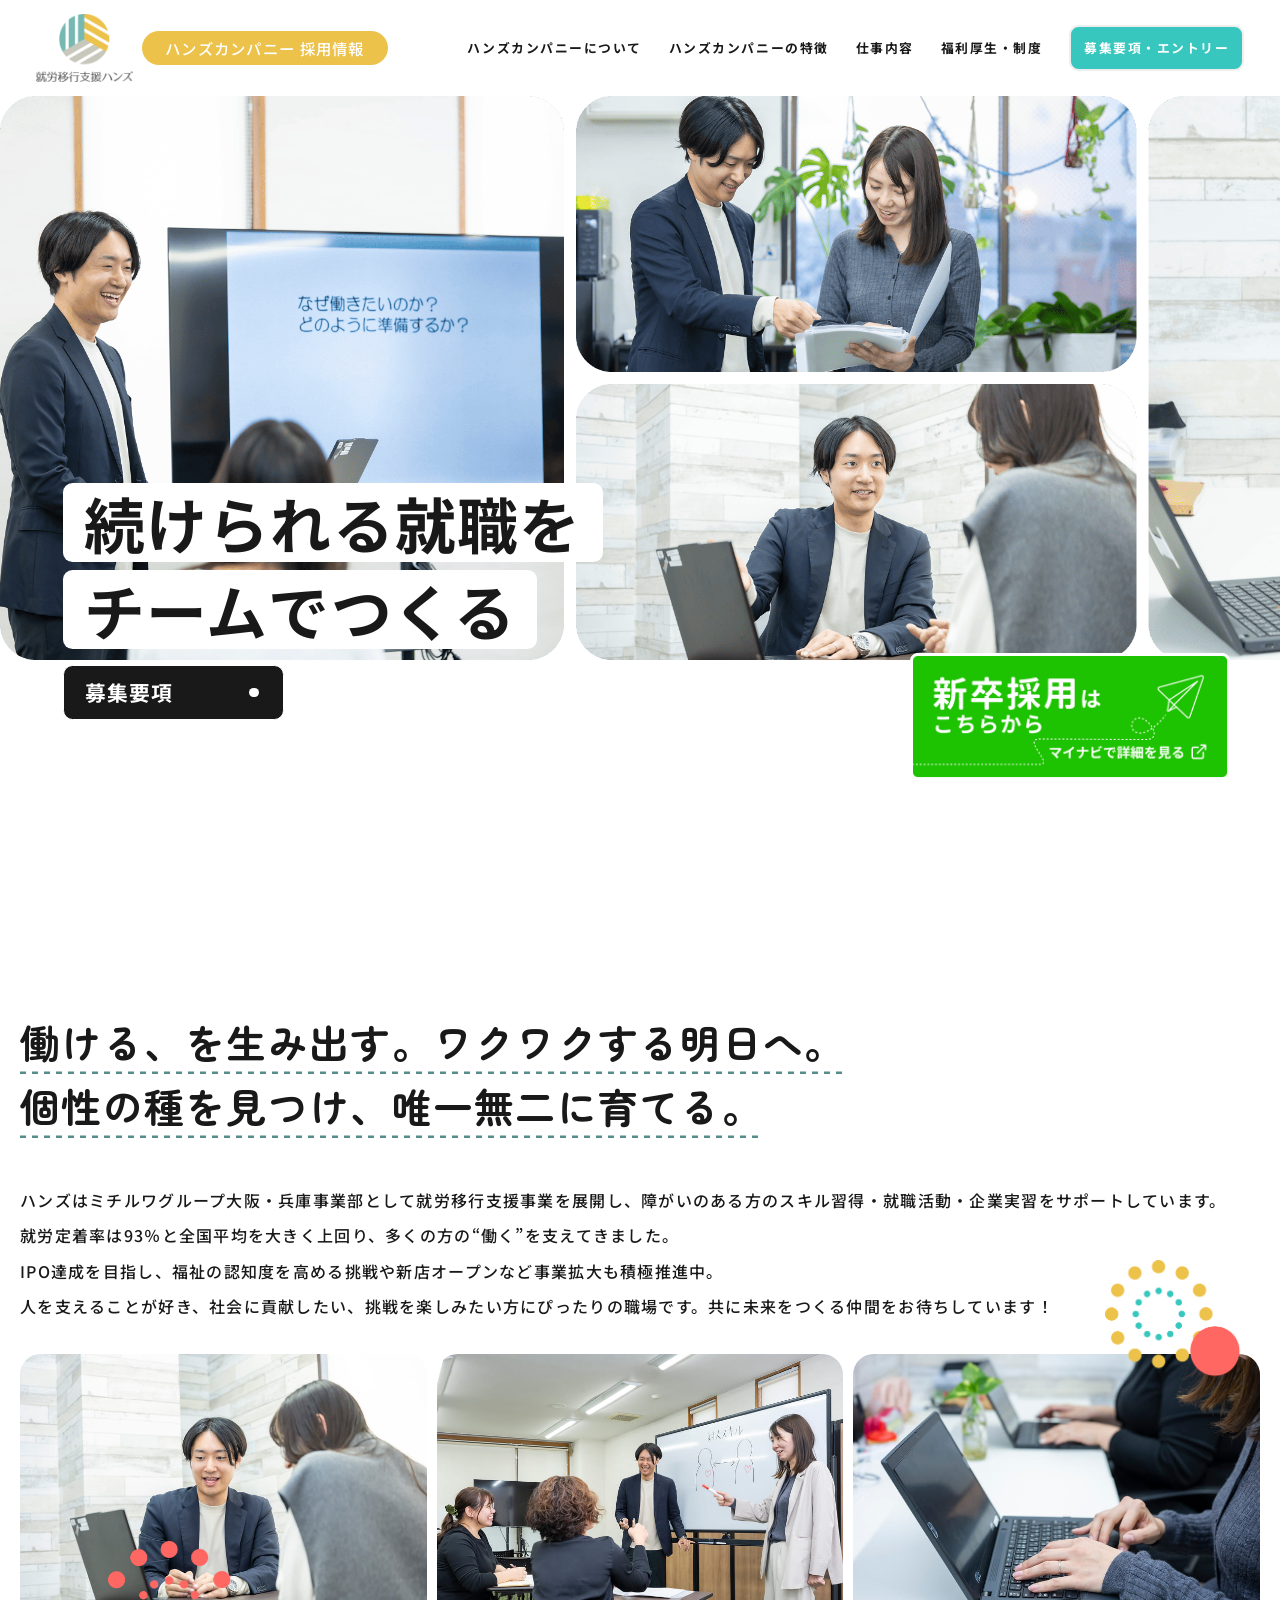
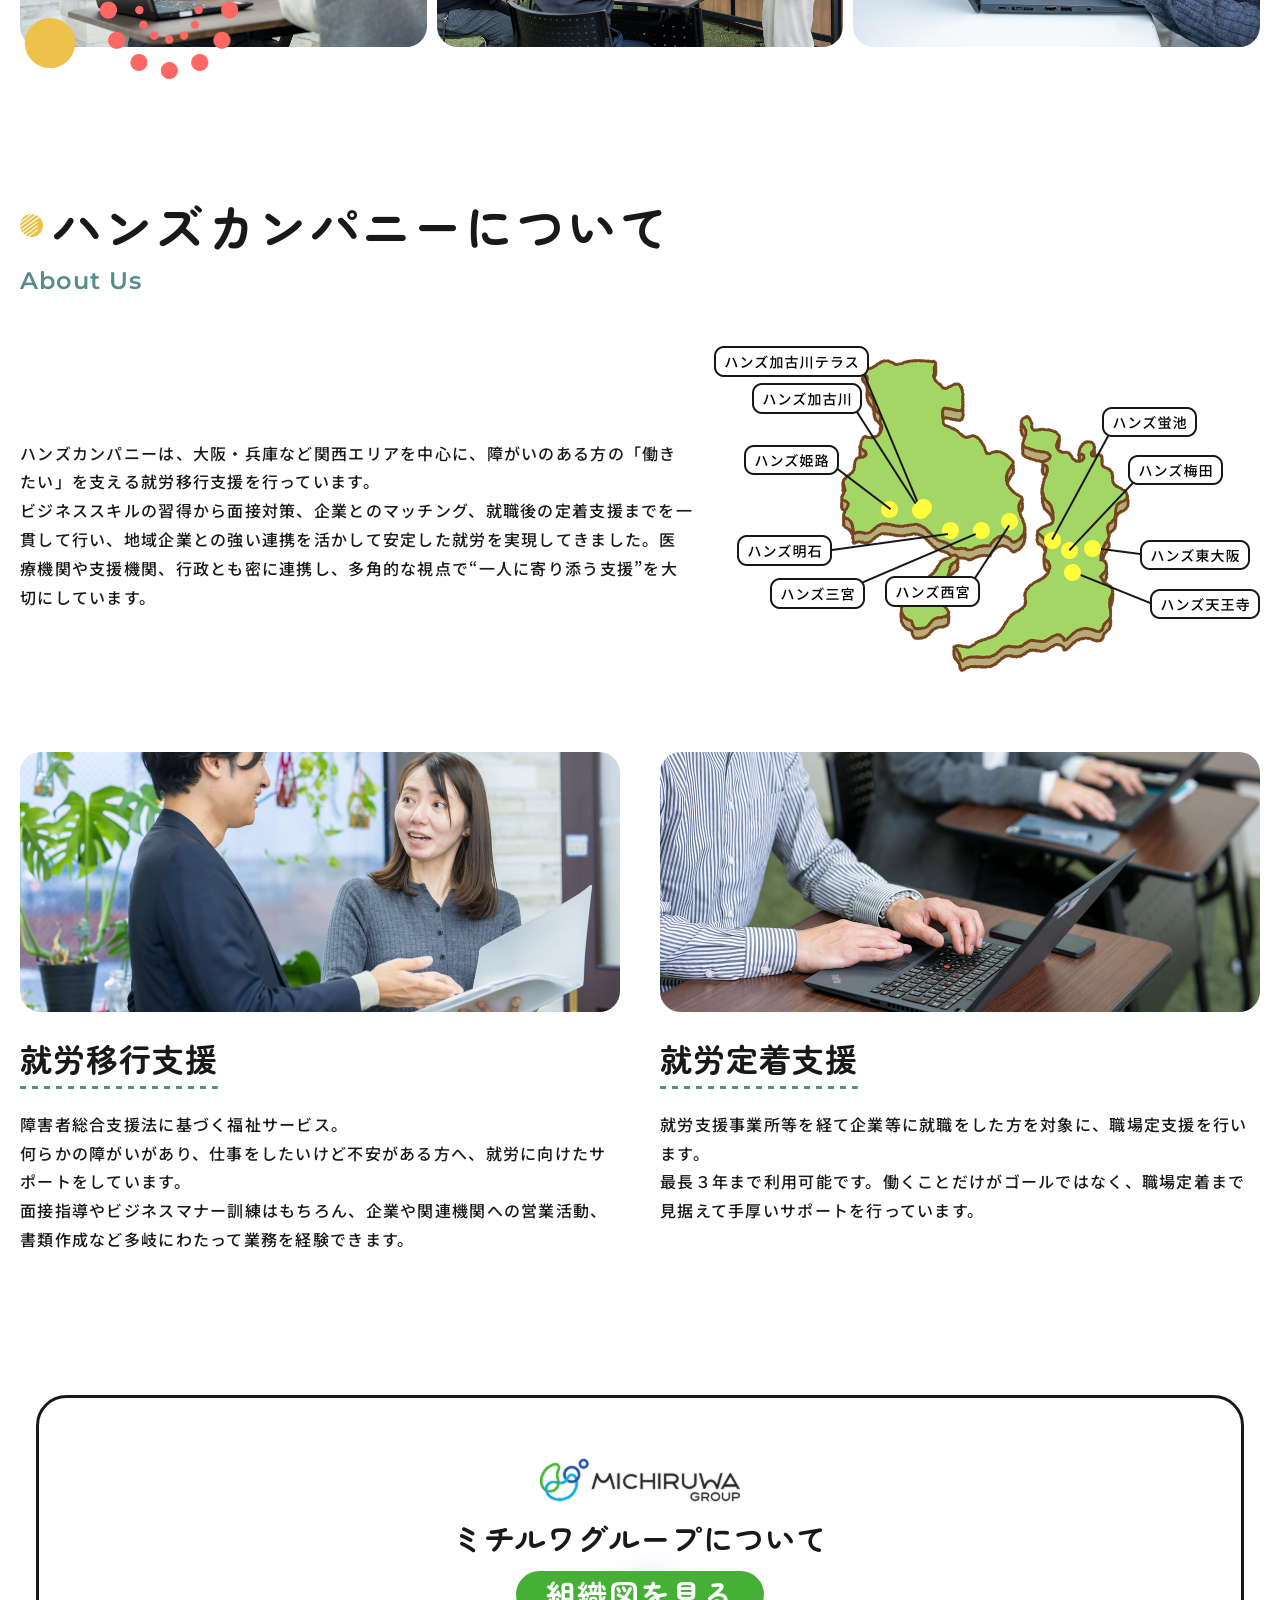
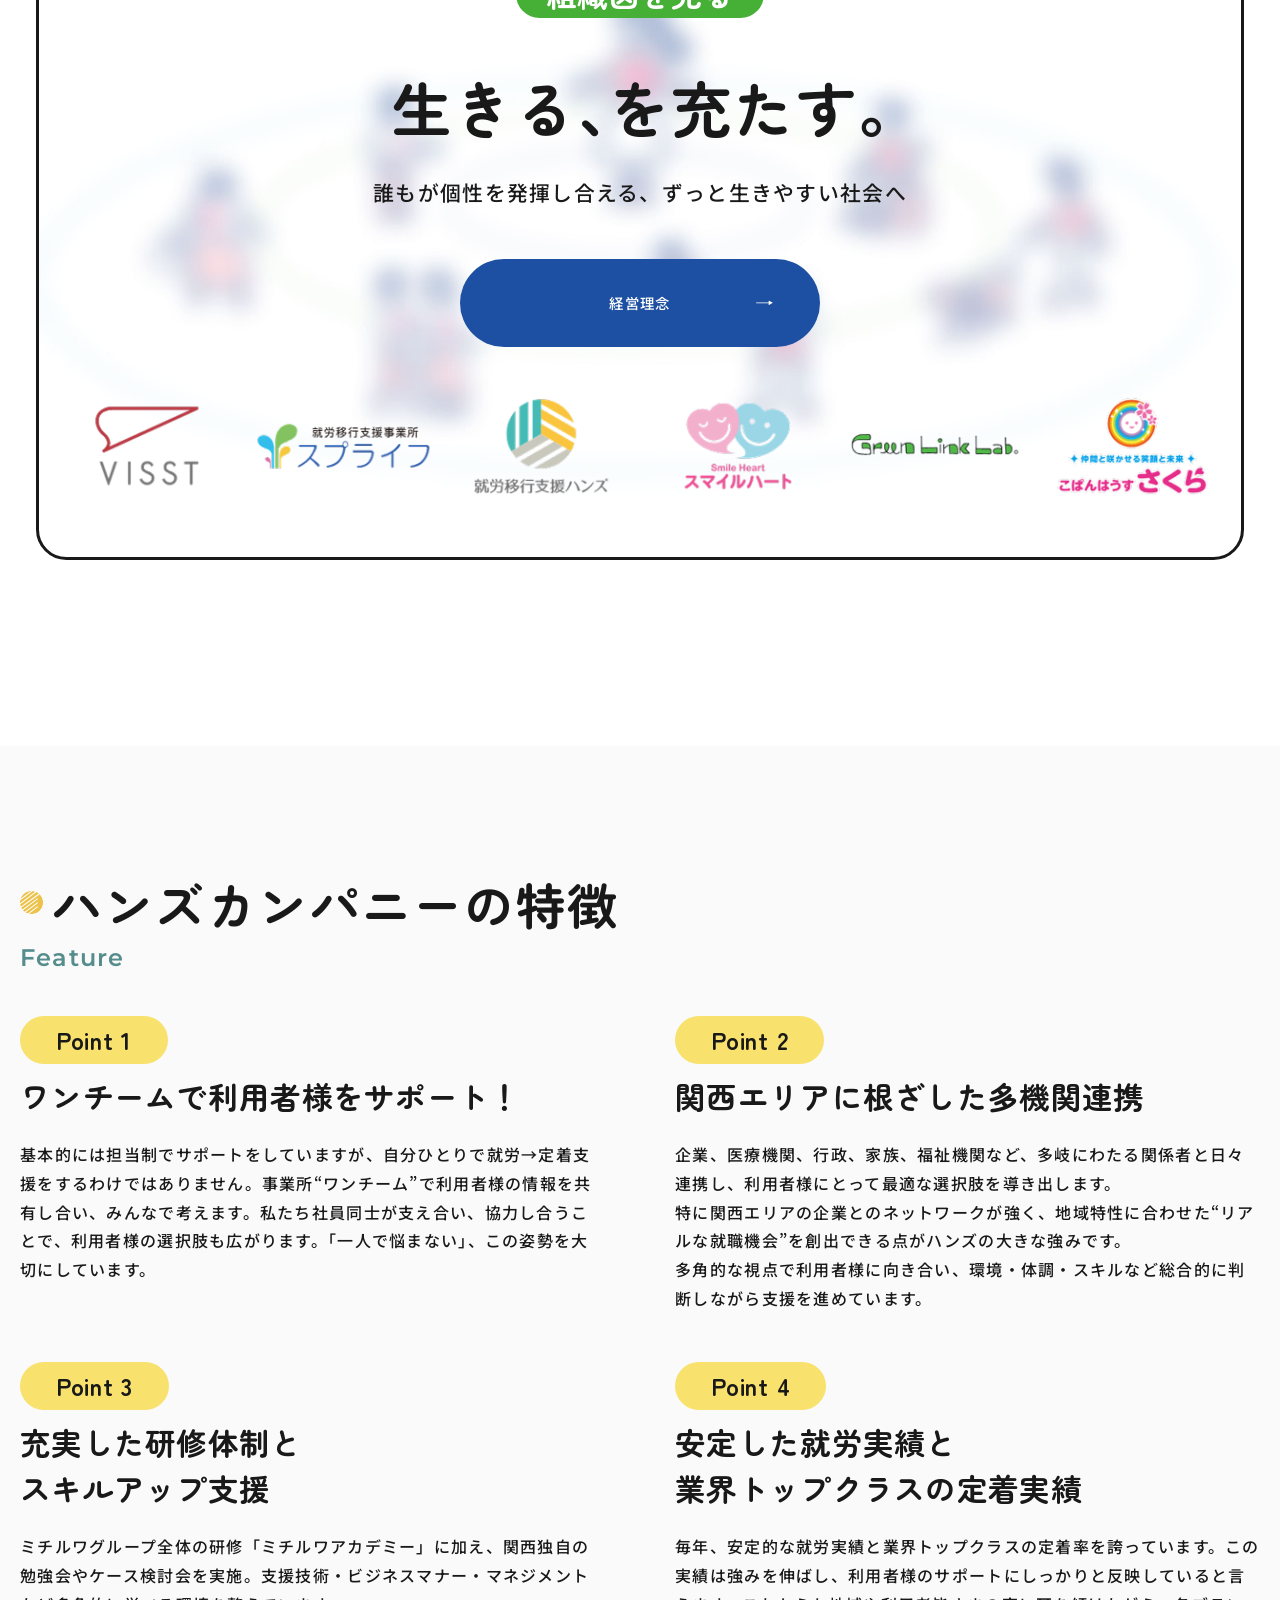
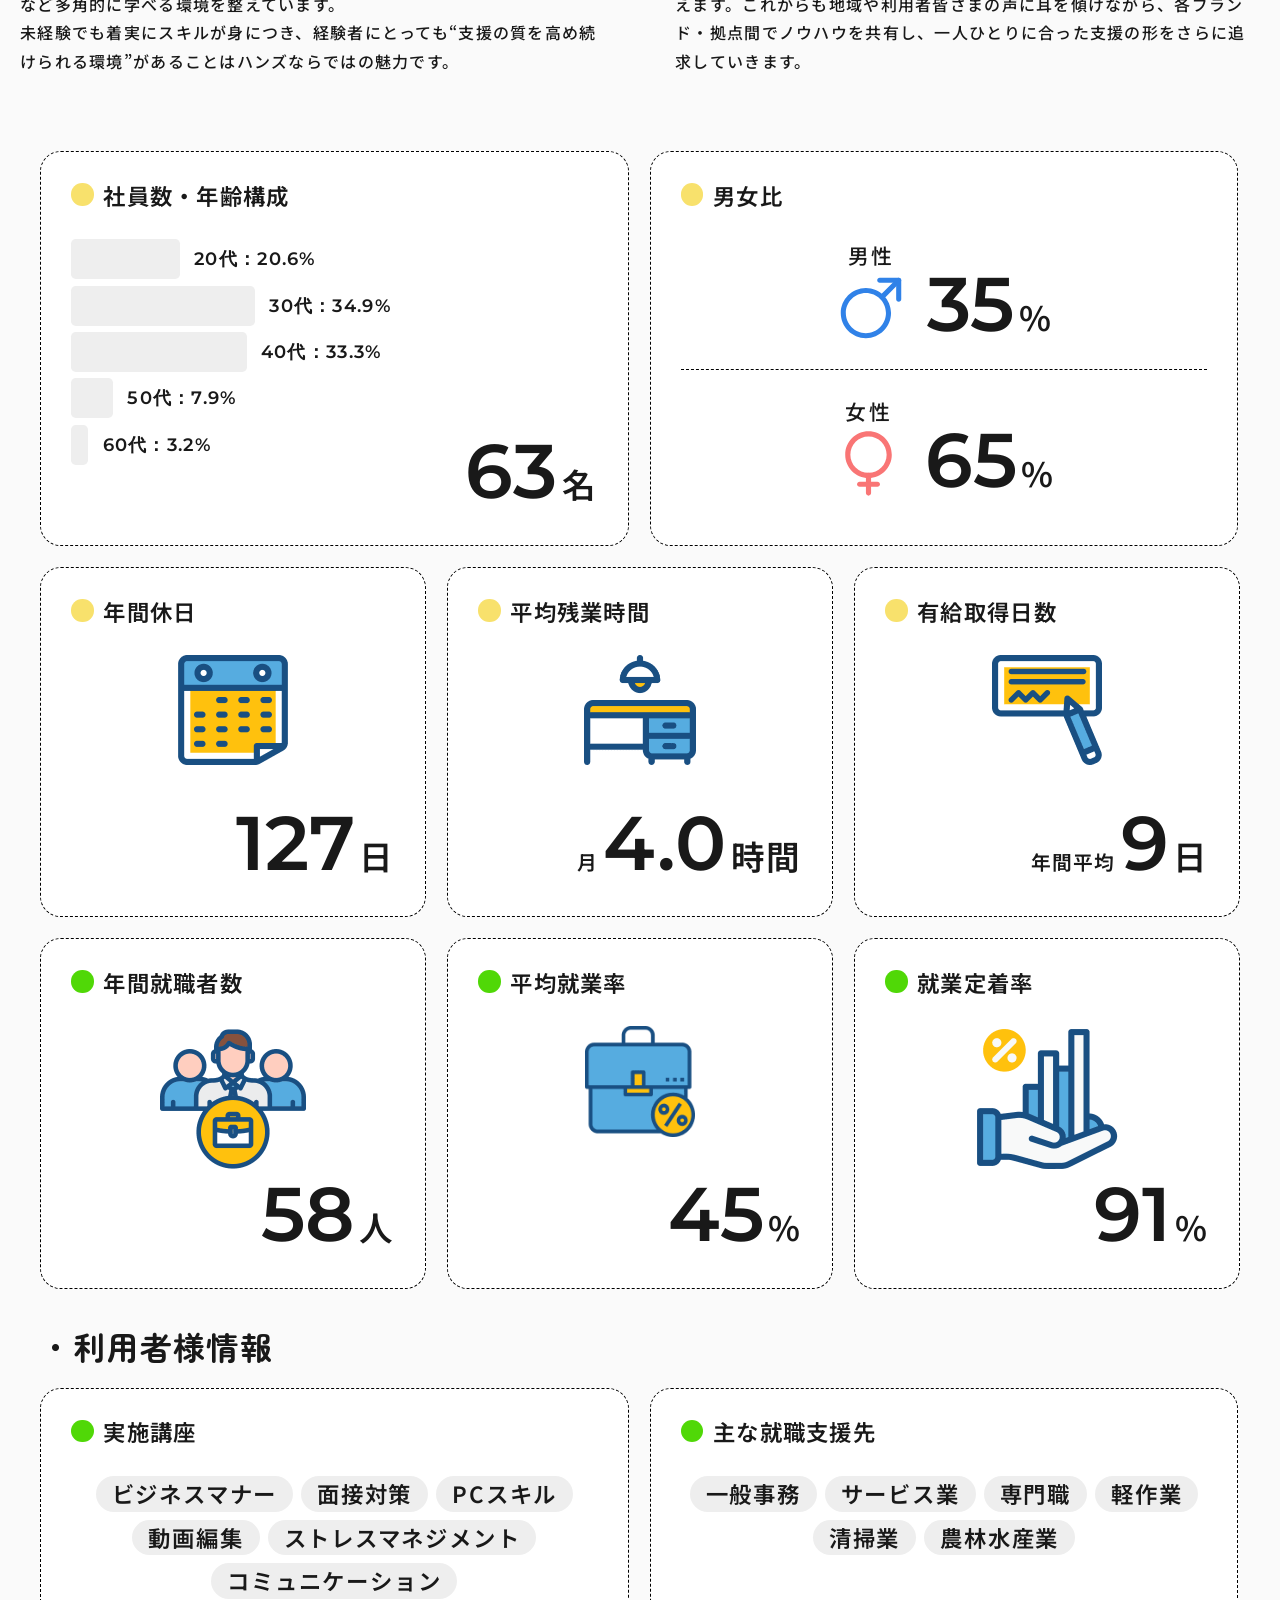
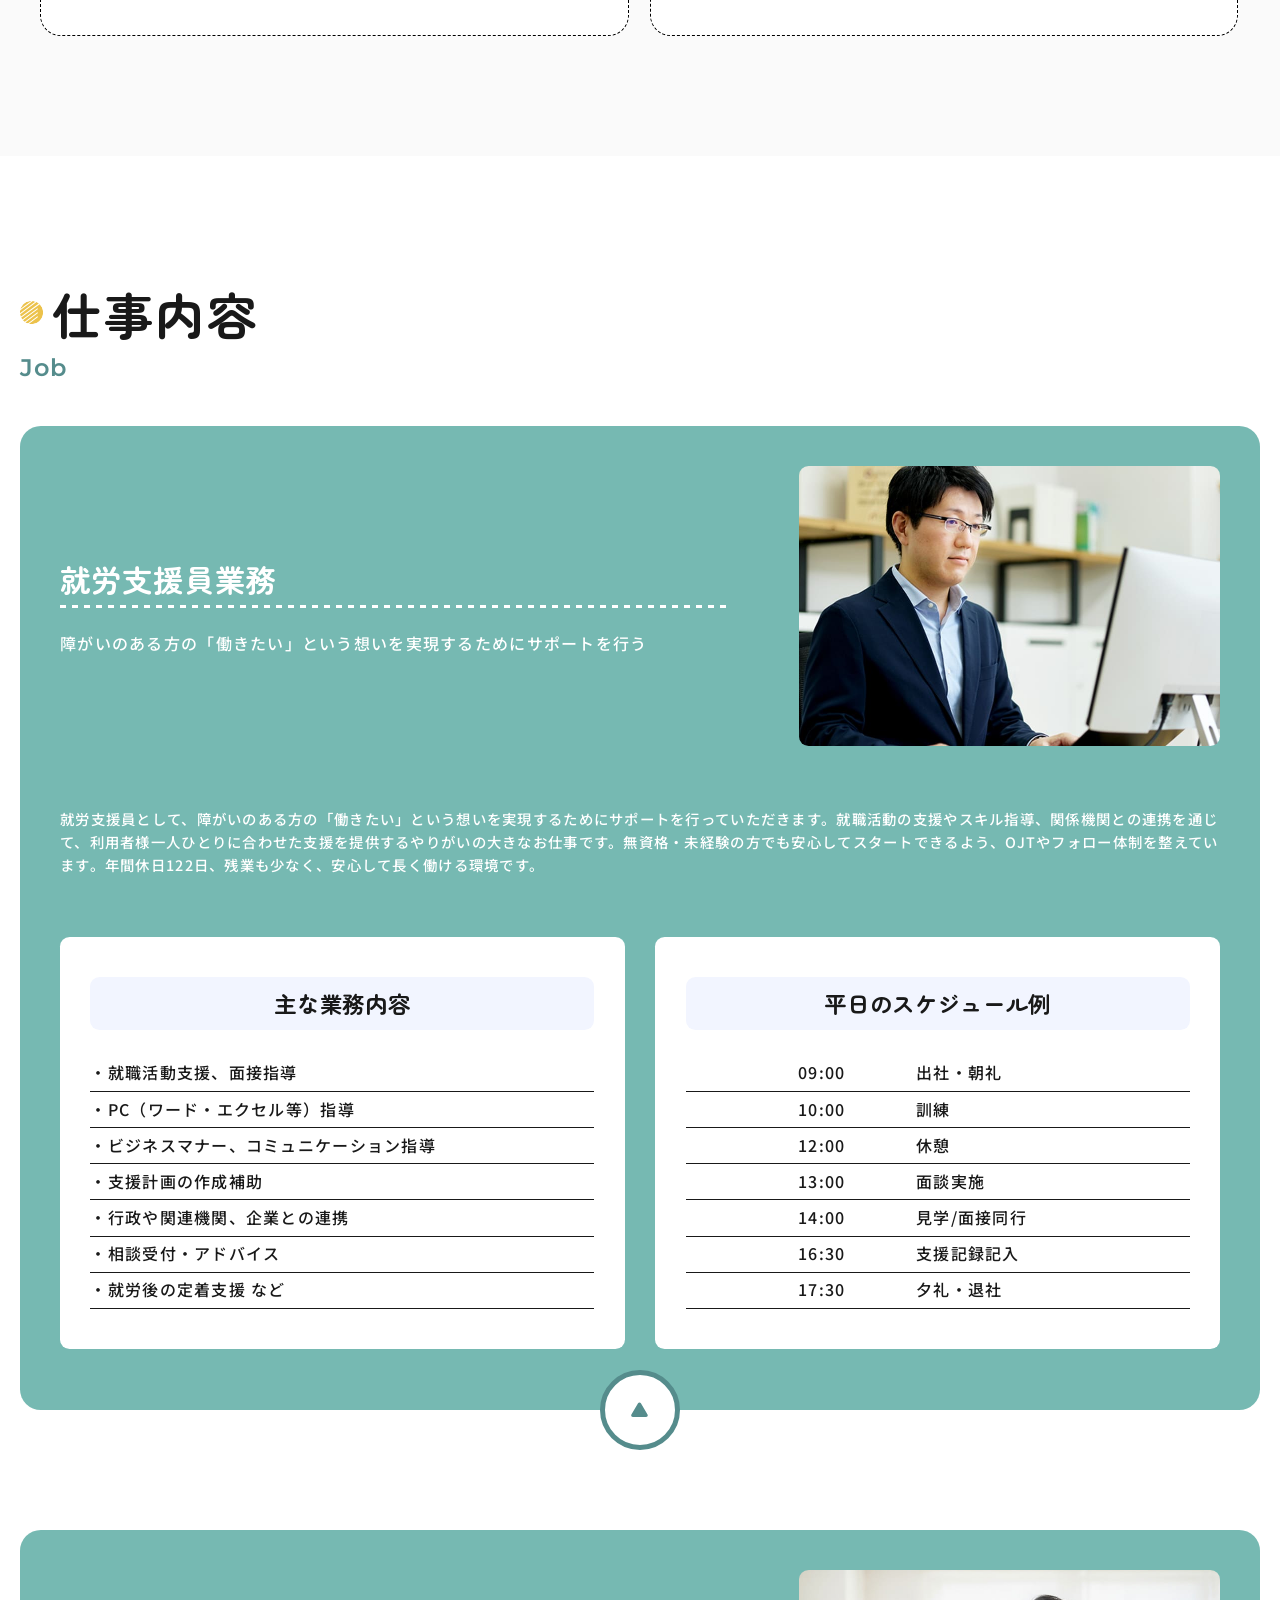
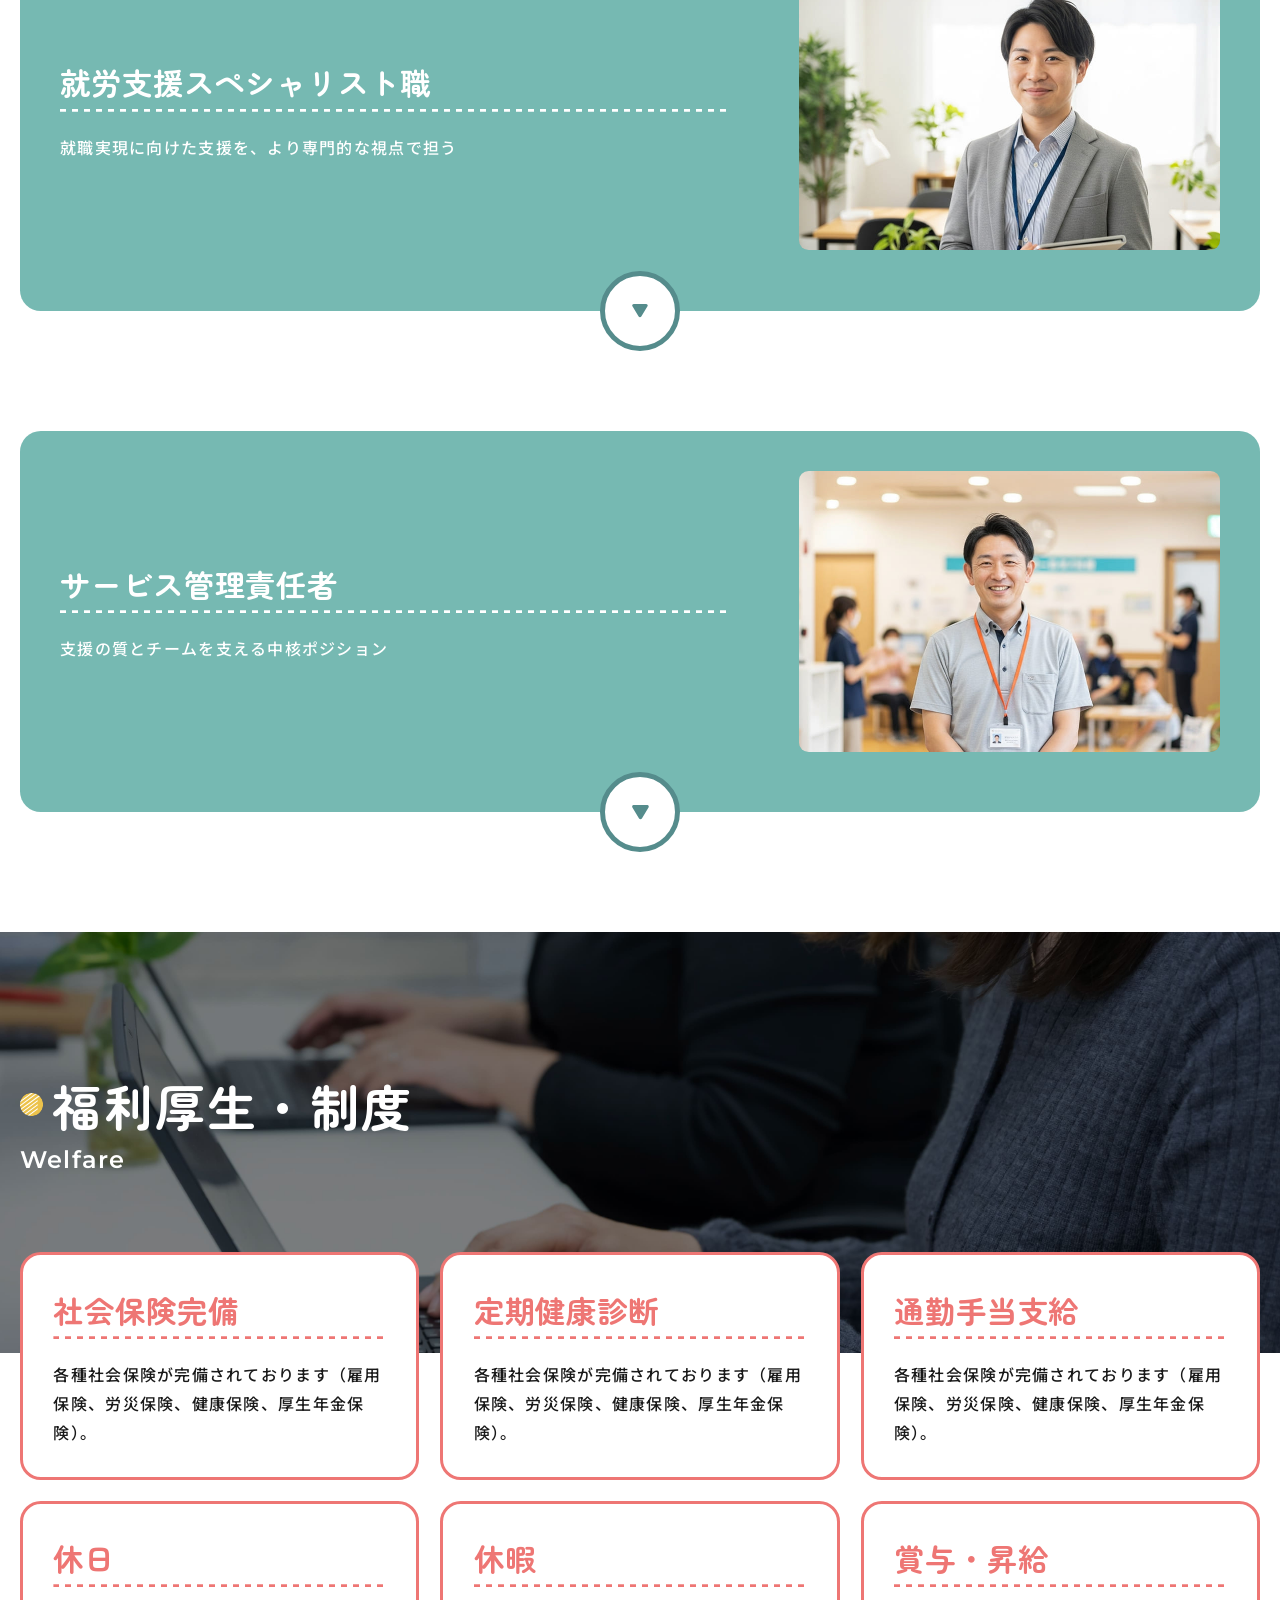
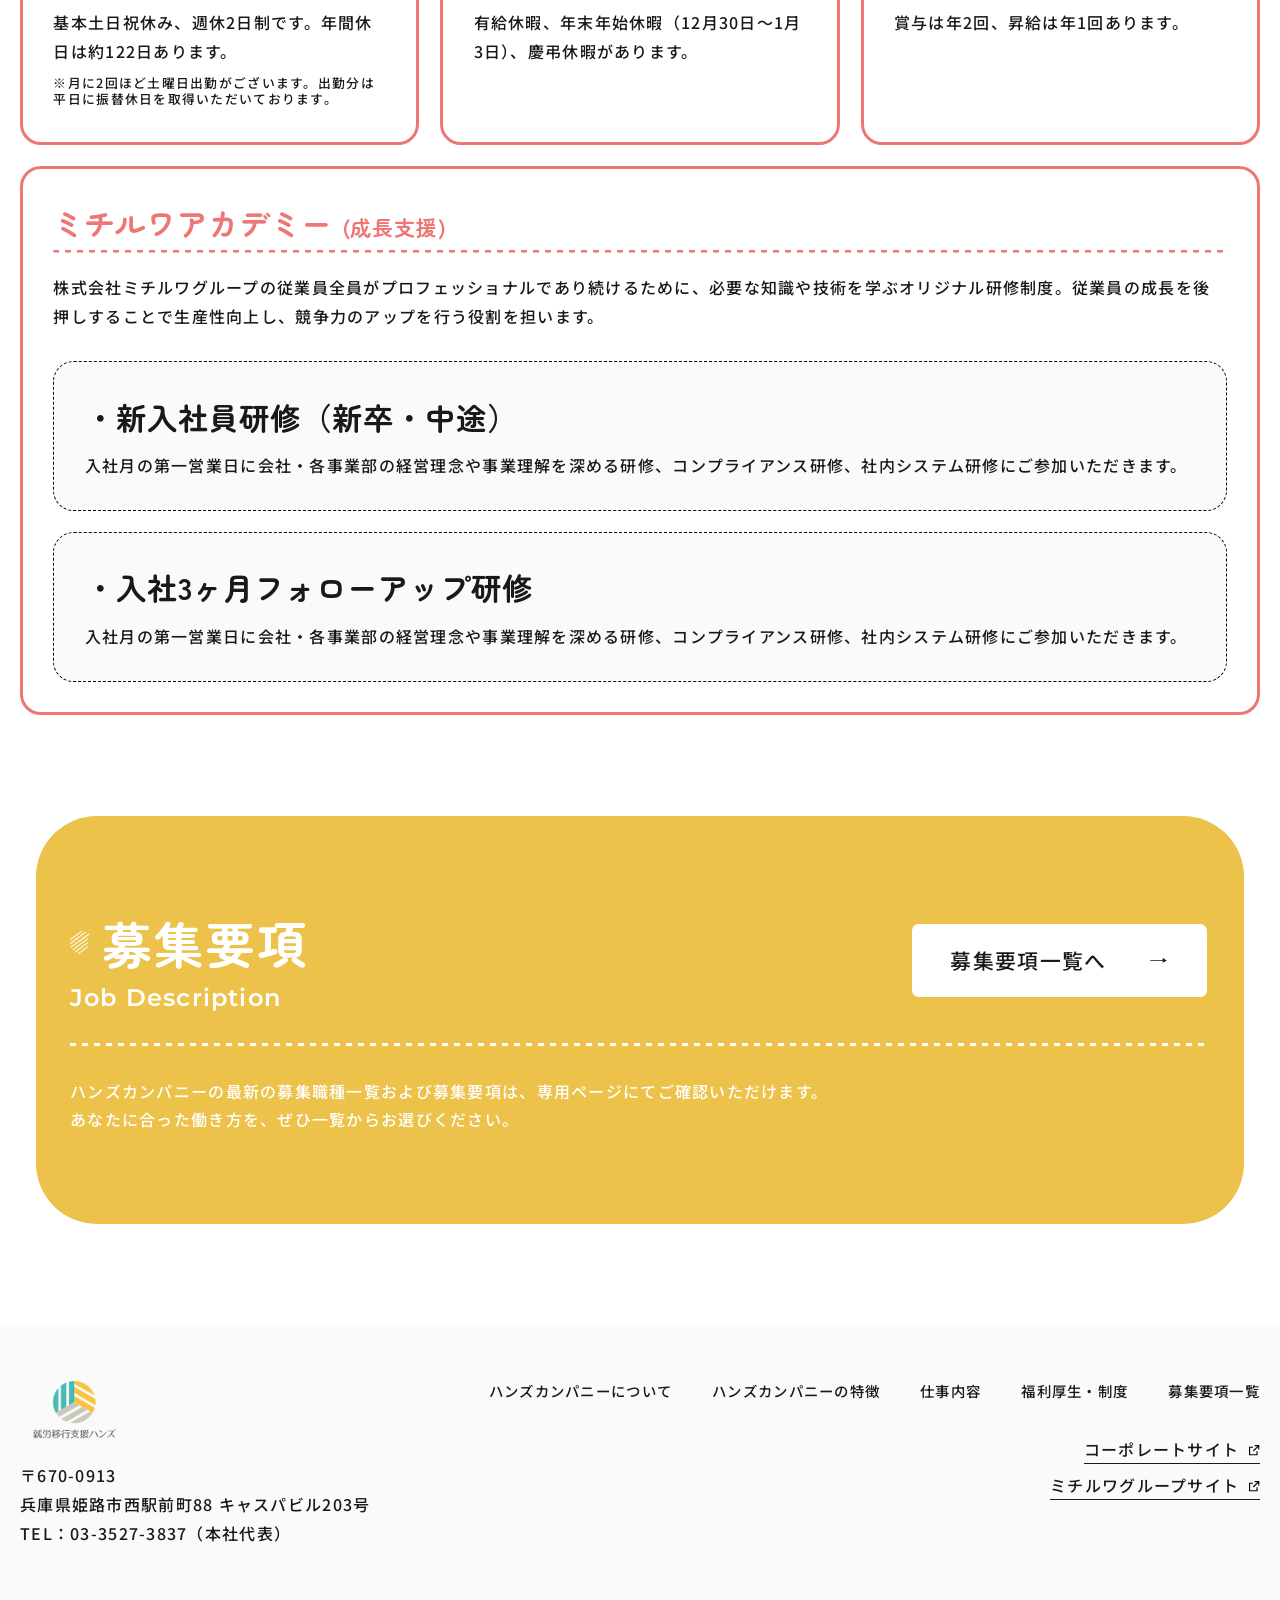
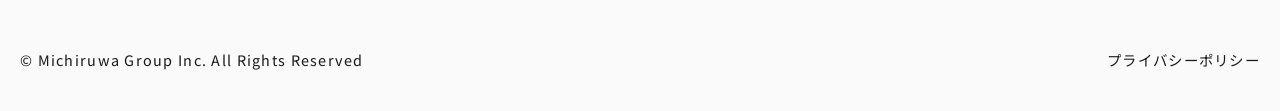
==== commit 3985a2eb: "0122_浦田さん修正" ====
--- a/hands/index.html
+++ b/hands/index.html
@@ -1,1229 +1,968 @@
 <!DOCTYPE html>
 <html lang="ja">
-  <head prefix="og: https://ogp.me/ns#">
-    <meta charset="UTF-8" />
-    <meta name="viewport" content="width=device-width, initial-scale=1" />
-    <title>就労移行支援ハンズ 採用情報</title>
-    <meta name="description" content="" />
-    <meta name="keywords" content="" />
-
-    <!-- Google Fonts -->
-    <link rel="preconnect" href="https://fonts.googleapis.com" />
-    <link rel="preconnect" href="https://fonts.gstatic.com" crossorigin />
-    <link
-      href="https://fonts.googleapis.com/css2?family=Montserrat:ital,wght@0,100..900;1,100..900&family=Noto+Sans+JP:wght@100..900&family=Zen+Maru+Gothic&display=swap"
-      rel="stylesheet"
-    />
-
-    <!-- Swiper -->
-    <link
-      rel="stylesheet"
-      href="https://cdn.jsdelivr.net/npm/swiper@11/swiper-bundle.min.css"
-    />
-
-    <link rel="stylesheet" href="./css/lp-style.css" />
-  </head>
-
-  <body id="lp" class="hands">
-    <div class="wrapper">
-      <header class="header" id="js-header">
-        <div class="header__inner">
-          <a href="#" class="header__logo-wrap">
-            <span class="header__logo-img"
-              ><img
-                src="./img/hands_logo_lg.png"
-                alt="就労移行支援ハンズ"
-                loading="eager"
-                width="110"
-                height="77"
-            /></span>
-            <span class="header__logo-text">ハンズカンパニー 採用情報</span>
-          </a>
-          <nav class="header-drawer" id="js-headerDrawer" ontouchstart="">
-            <ul class="header-drawer__menu" id="js-headerDrawerMenu">
-              <li class="header-drawer__menu-item">
-                <a href="#about">ハンズカンパニーについて</a>
-              </li>
-              <li class="header-drawer__menu-item">
-                <a href="#feature">ハンズカンパニーの特徴</a>
-              </li>
-              <li class="header-drawer__menu-item">
-                <a href="#job">仕事内容</a>
-              </li>
-              <li class="header-drawer__menu-item">
-                <a href="#welfare">福利厚生・制度</a>
-              </li>
-            </ul>
-            <a
-              href="https://hrmos.co/pages/michiruwa/jobs?category=2131999978842607618"
-              target="_blank"
-              rel="noopener noreferrer"
-              class="header-drawer__btn"
-              >募集要項・エントリー</a
-            >
-          </nav>
-          <div class="header__toggle" id="js-headerToggle">
-            <span></span>
-            <span></span>
-            <span></span>
-          </div>
-        </div>
-      </header>
-
-      <main class="content-container">
-        <section class="mv">
-          <div class="mv__slider">
-            <div class="mv__track">
-              <div class="mv__slide">
-                <img src="./img/hands-mv_img.png" alt="" />
-              </div>
-            </div>
-            <div class="mv__track">
-              <div class="mv__slide">
-                <img src="./img/hands-mv_img.png" alt="" />
-              </div>
-            </div>
-          </div>
-          <div class="mv__content">
-            <h1 class="mv__catch js-anime c-fadein-anime">
-              <span>続けられる就職を</span><span>チームでつくる</span>
-            </h1>
-            <div class="btn__wrap -left js-anime c-fadein-anime">
-              <a
-                href="https://hrmos.co/pages/michiruwa/jobs?category=2131999978842607618"
-                target="_blank"
-                rel="noopener noreferrer"
-                class="mv__btn"
-                >募集要項</a
-              >
-            </div>
-          </div>
-          <a
-            href="https://hrmos.co/pages/michiruwa/jobs?jobType=NWGR&category=2131999978842607618"
-            target="_blank"
-            rel="noopener noreferrer"
-            class="mv__banner js-anime c-fadein-anime"
-            ><img
-              src="./img/recruit_banner.png"
-              alt="新卒採用はこちらから"
-              loading="eager"
-          /></a>
-        </section>
-
-        <section class="intro">
-          <div class="container">
-            <div class="intro__body">
-              <div class="intro__content">
-                <h2 class="intro__heading u-hidden--sm js-anime">
-                  <span>働ける、を生み出す。ワクワクする明日へ。</span
-                  ><span>個性の種を見つけ、唯一無二に育てる。</span>
-                </h2>
-                <h2 class="intro__heading u-display_flex--sm js-anime">
-                  <span>働ける、を生み出す。</span
-                  ><span>ワクワクする明日へ。</span
-                  ><span>個性の種を見つけ、</span
-                  ><span>唯一無二に育てる。</span>
-                </h2>
-                <p class="intro__desc sentence js-anime c-fadein-anime">
-                  ハンズはミチルワグループ大阪・兵庫事業部として就労移行支援事業を展開し、障がいのある方のスキル習得・就職活動・企業実習をサポートしています。<br />
-                  就労定着率は93％と全国平均を大きく上回り、多くの方の“働く”を支えてきました。<br />
-                  IPO達成を目指し、福祉の認知度を高める挑戦や新店オープンなど事業拡大も積極推進中。<br />
-                  人を支えることが好き、社会に貢献したい、挑戦を楽しみたい方にぴったりの職場です。共に未来をつくる仲間をお待ちしています！
-                </p>
-              </div>
-              <div class="intro__gallery">
-                <div
-                  class="hands-intro__object01 js-anime c-slidein-anime"
-                ></div>
-                <div
-                  class="hands-intro__object02 js-anime c-slidein-anime"
-                ></div>
-                <div class="intro__img">
-                  <img
-                    src="./img/hands-intro_img01.jpg"
-                    alt=""
-                    loading="lazy"
-                  />
-                </div>
-                <div class="intro__img">
-                  <img
-                    src="./img/hands-intro_img02.jpg"
-                    alt=""
-                    loading="lazy"
-                  />
-                </div>
-                <div class="intro__img">
-                  <img
-                    src="./img/hands-intro_img03.jpg"
-                    alt=""
-                    loading="lazy"
-                  />
-                </div>
-              </div>
-            </div>
-          </div>
-        </section>
-
-        <section class="about" id="about">
-          <div class="container">
-            <div class="symbol-heading js-anime c-fadein-anime">
-              <h2 class="symbol-heading__main-title">
-                ハンズカンパニーについて
+
+<head prefix="og: https://ogp.me/ns#">
+  <meta charset="UTF-8" />
+  <meta name="viewport" content="width=device-width, initial-scale=1" />
+  <title>就労移行支援ハンズ 採用情報</title>
+  <meta name="description" content="" />
+  <meta name="keywords" content="" />
+
+  <!-- Google Fonts -->
+  <link rel="preconnect" href="https://fonts.googleapis.com" />
+  <link rel="preconnect" href="https://fonts.gstatic.com" crossorigin />
+  <link href="https://fonts.googleapis.com/css2?family=Montserrat:ital,wght@0,100..900;1,100..900&family=Noto+Sans+JP:wght@100..900&family=Zen+Maru+Gothic&display=swap" rel="stylesheet" />
+
+  <!-- Swiper -->
+  <link rel="stylesheet" href="https://cdn.jsdelivr.net/npm/swiper@11/swiper-bundle.min.css" />
+
+  <link rel="stylesheet" href="./css/lp-style.css" />
+</head>
+
+<body id="lp" class="hands">
+  <div class="wrapper">
+    <header class="header" id="js-header">
+      <div class="header__inner">
+        <a href="#" class="header__logo-wrap">
+          <span class="header__logo-img"><img src="./img/hands_logo_lg.png" alt="就労移行支援ハンズ" loading="eager" width="110" height="77" /></span>
+          <span class="header__logo-text">ハンズカンパニー 採用情報</span>
+        </a>
+        <nav class="header-drawer" id="js-headerDrawer" ontouchstart="">
+          <ul class="header-drawer__menu" id="js-headerDrawerMenu">
+            <li class="header-drawer__menu-item">
+              <a href="#about">ハンズカンパニーについて</a>
+            </li>
+            <li class="header-drawer__menu-item">
+              <a href="#feature">ハンズカンパニーの特徴</a>
+            </li>
+            <li class="header-drawer__menu-item">
+              <a href="#job">仕事内容</a>
+            </li>
+            <li class="header-drawer__menu-item">
+              <a href="#welfare">福利厚生・制度</a>
+            </li>
+          </ul>
+          <a href="https://hrmos.co/pages/michiruwa/jobs?category=2131999978842607618" target="_blank" rel="noopener noreferrer" class="header-drawer__btn">募集要項・エントリー</a>
+        </nav>
+        <div class="header__toggle" id="js-headerToggle">
+          <span></span>
+          <span></span>
+          <span></span>
+        </div>
+      </div>
+    </header>
+
+    <main class="content-container">
+      <section class="mv">
+        <div class="mv__slider">
+          <div class="mv__track">
+            <div class="mv__slide">
+              <img src="./img/hands-mv_img.png" alt="" />
+            </div>
+          </div>
+          <div class="mv__track">
+            <div class="mv__slide">
+              <img src="./img/hands-mv_img.png" alt="" />
+            </div>
+          </div>
+        </div>
+        <div class="mv__content">
+          <h1 class="mv__catch js-anime c-fadein-anime">
+            <span>続けられる就職を</span><span>チームでつくる</span>
+          </h1>
+          <div class="btn__wrap -left js-anime c-fadein-anime">
+            <a href="https://hrmos.co/pages/michiruwa/jobs?category=2131999978842607618" target="_blank" rel="noopener noreferrer" class="mv__btn">募集要項</a>
+          </div>
+        </div>
+        <a href="https://hrmos.co/pages/michiruwa/jobs?jobType=NWGR&category=2131999978842607618" target="_blank" rel="noopener noreferrer" class="mv__banner js-anime c-fadein-anime"><img src="./img/recruit_banner.png" alt="新卒採用はこちらから" loading="eager" /></a>
+      </section>
+
+      <section class="intro">
+        <div class="container">
+          <div class="intro__body">
+            <div class="intro__content">
+              <h2 class="intro__heading u-hidden--sm js-anime">
+                <span>働ける、を生み出す。ワクワクする明日へ。</span><span>個性の種を見つけ、唯一無二に育てる。</span>
               </h2>
-              <span class="symbol-heading__sub-title">about us</span>
-            </div>
-            <div class="about__body">
-              <div class="about__content">
-                <p class="sentence js-anime c-fadein-anime">
-                  ハンズカンパニーは、大阪・兵庫・京都など関西エリアを中心に、障がいのある方の「働きたい」を支える就労移行支援を行っています。<br />
-                  ビジネススキルの習得から面接対策、企業とのマッチング、就職後の定着支援までを一貫して行い、地域企業との強い連携を活かして安定した就労を実現してきました。医療機関や支援機関、行政とも密に連携し、多角的な視点で“一人に寄り添う支援”を大切にしています。
-                </p>
-              </div>
-              <figure class="about__img">
-                <img src="./img/hands-about_img.png" alt="" loading="lazy" />
-              </figure>
-            </div>
-          </div>
-        </section>
-
-        <section class="service" id="service">
-          <div class="container">
-            <div class="symbol-heading" style="display: none">
-              <h2 class="symbol-heading__main-title">事業内容</h2>
-              <span class="symbol-heading__sub-title">service</span>
-            </div>
-            <ul class="service__list">
-              <li class="service__item js-anime c-slidein-anime">
-                <div class="service__img">
-                  <img
-                    src="./img/hands-service-item01_img.jpg"
-                    alt=""
-                    loading="lazy"
-                  />
-                </div>
-                <h3 class="service__title underline-heading">就労移行支援</h3>
-                <p class="sentence">
-                  障害者総合支援法に基づく福祉サービス。<br />
-                  何らかの障がいがあり、仕事をしたいけど不安がある方へ、就労に向けたサポートをしています。<br />
-                  面接指導やビジネスマナー訓練はもちろん、企業や関連機関への営業活動、書類作成など多岐にわたって業務を経験できます。
-                </p>
-              </li>
-              <li
-                class="service__item js-anime c-slidein-anime -delay02_only_desktop"
-              >
-                <div class="service__img">
-                  <img
-                    src="./img/hands-service-item02_img.jpg"
-                    alt=""
-                    loading="lazy"
-                  />
-                </div>
-                <h3 class="service__title underline-heading">就労定着支援</h3>
-                <p class="sentence">
-                  就労支援事業所等を経て企業等に就職をした方を対象に、職場定支援を行います。<br />
-                  最長３年まで利用可能です。働くことだけがゴールではなく、職場定着まで見据えて手厚いサポートを行っています。
-                </p>
-              </li>
-            </ul>
-          </div>
-        </section>
-
-        <section class="group js-anime c-fadein-anime">
-          <div class="container">
-            <div class="group__header">
-              <p class="group__logo">
-                <img
-                  src="./img/michiruwa_logo.png"
-                  alt="MICHIRUWA GROUP"
-                  loading="lazy"
-                />
-              </p>
-              <h2 class="group__heading">ミチルワグループについて</h2>
-              <div
-                class="group__popup-btn js-modalOpen"
-                data-modal-target="group_modal"
-              >
-                組織図を見る
-              </div>
-            </div>
-            <div class="group__body">
-              <p class="group__catch01">生きる､を充たす｡</p>
-              <p class="group__catch02">
-                誰もが個性を発揮し合える、<br
-                  class="u-display--sm"
-                />ずっと生きやすい社会へ
-              </p>
-              <div class="btn__wrap">
-                <a
-                  href="https://michiruwa.co.jp/about/philosophy/"
-                  target="_blank"
-                  rel="noopener noreferrer"
-                  class="group__btn"
-                  >経営理念️</a
-                >
-              </div>
-            </div>
-            <ul class="group__list">
-              <li class="group__item">
-                <img src="./img/visst_logo.png" alt="VISST" loading="lazy" />
-              </li>
-              <li class="group__item">
-                <img
-                  src="./img/splife_logo.png"
-                  alt="就労移行支援事務所スプライフ"
-                  loading="lazy"
-                />
-              </li>
-              <li class="group__item">
-                <img
-                  src="./img/hands_logo.png"
-                  alt="就労移行支援ハンズ"
-                  loading="lazy"
-                />
-              </li>
-              <li class="group__item">
-                <img
-                  src="./img/sh_logo.png"
-                  alt="スマイルハート"
-                  loading="lazy"
-                />
-              </li>
-              <li class="group__item">
-                <img
-                  src="./img/gll_logo.png"
-                  alt="Green Link Lab."
-                  loading="lazy"
-                />
-              </li>
-              <li class="group__item">
-                <img
-                  src="./img/sakura_logo.png"
-                  alt="こぱんはうすさくら"
-                  loading="lazy"
-                />
-              </li>
-            </ul>
-          </div>
-        </section>
-
-        <section class="feature" id="feature">
-          <div class="container">
-            <div class="symbol-heading js-anime c-fadein-anime">
-              <h2 class="symbol-heading__main-title">ハンズカンパニーの特徴</h2>
-              <span class="symbol-heading__sub-title">Feature</span>
-            </div>
-            <div class="feature-point">
-              <ul class="feature-point__list">
-                <li
-                  class="feature-point__item js-anime c-slidein-anime -delay02_only_desktop"
-                >
-                  <span class="feature-point__count">Point 1</span>
-                  <h3 class="feature-point__title">
-                    ワンチームで利用者様をサポート！
-                  </h3>
-                  <p class="sentence">
-                    基本的には担当制でサポートをしていますが、自分ひとりで就労→定着支援をするわけではありません。事業所“ワンチーム”で利用者様の情報を共有し合い、みんなで考えます。私たち社員同士が支え合い、協力し合うことで、利用者様の選択肢も広がります。「一人で悩まない」、この姿勢を大切にしています。
-                  </p>
-                </li>
-                <li
-                  class="feature-point__item js-anime c-slidein-anime -delay04_only_desktop"
-                >
-                  <span class="feature-point__count">Point 2</span>
-                  <h3 class="feature-point__title">
-                    関西エリアに根ざした多機関連携
-                  </h3>
-                  <p class="sentence">
-                    企業、医療機関、行政、家族、福祉機関など、多岐にわたる関係者と日々連携し、利用者様にとって最適な選択肢を導き出します。<br />
-                    特に関西エリアの企業とのネットワークが強く、地域特性に合わせた“リアルな就職機会”を創出できる点がハンズの大きな強みです。<br />
-                    多角的な視点で利用者様に向き合い、環境・体調・スキルなど総合的に判断しながら支援を進めています。
-                  </p>
-                </li>
-                <li
-                  class="feature-point__item js-anime c-slidein-anime -delay06_only_desktop"
-                >
-                  <span class="feature-point__count">Point 3</span>
-                  <h3 class="feature-point__title">
-                    充実した研修体制と<br />スキルアップ支援
-                  </h3>
-                  <p class="sentence">
-                    ミチルワグループ全体の研修「ミチルワアカデミー」に加え、関西独自の勉強会やケース検討会を実施。支援技術・ビジネスマナー・マネジメントなど多角的に学べる環境を整えています。<br />
-                    未経験でも着実にスキルが身につき、経験者にとっても“支援の質を高め続けられる環境”があることはハンズならではの魅力です。
-                  </p>
-                </li>
-                <li
-                  class="feature-point__item js-anime c-slidein-anime -delay08_only_desktop"
-                >
-                  <span class="feature-point__count">Point 4</span>
-                  <h3 class="feature-point__title">
-                    安定した就労実績と<br />業界トップクラスの定着実績
-                  </h3>
-                  <p class="sentence">
-                    毎年、安定的な就労実績と業界トップクラスの定着率を誇っています。この実績は強みを伸ばし、利用者様のサポートにしっかりと反映していると言えます。これからも地域や利用者皆さまの声に耳を傾けながら、各ブランド・拠点間でノウハウを共有し、一人ひとりに合った支援の形をさらに追求していきます。
-                  </p>
-                </li>
-              </ul>
-            </div>
-            <div class="feature-num">
-              <ul class="feature-num__list">
-                <li class="feature-num__item js-anime c-fadein-anime">
-                  <h3 class="feature-num__title">社員数・年齢構成</h3>
-                  <figure class="feature-num__graph-wrap">
-                    <div class="feature-num__graph">
-                      <div class="-bar" style="--per: 20.6"></div>
-                      <p class="-text">20代：20.6%</p>
-                    </div>
-                    <div class="feature-num__graph">
-                      <div class="-bar" style="--per: 34.9"></div>
-                      <p class="-text">30代：34.9%</p>
-                    </div>
-                    <div class="feature-num__graph">
-                      <div class="-bar" style="--per: 33.3"></div>
-                      <p class="-text">40代：33.3%</p>
-                    </div>
-                    <div class="feature-num__graph">
-                      <div class="-bar" style="--per: 7.9"></div>
-                      <p class="-text">50代：7.9%</p>
-                    </div>
-                    <div class="feature-num__graph">
-                      <div class="-bar" style="--per: 3.2"></div>
-                      <p class="-text">60代：3.2%</p>
-                    </div>
-                  </figure>
-                  <p class="feature-num__count">
-                    <span class="-num">63</span>名
-                  </p>
-                </li>
-                <li class="feature-num__item js-anime c-fadein-anime">
-                  <h3 class="feature-num__title">男女比</h3>
-                  <div class="feature-num__row">
-                    <span class="feature-num__ico" data-cap="男性"
-                      ><img
-                        src="./img/man_ico.svg"
-                        alt="男性"
-                        loading="lazy"
-                        width="70"
-                        height="70"
-                    /></span>
-                    <p class="feature-num__count">
-                      <span class="-num">35</span>%
-                    </p>
-                  </div>
-                  <div class="feature-num__row">
-                    <span class="feature-num__ico" data-cap="女性"
-                      ><img
-                        src="./img/woman_ico.svg"
-                        alt="女性"
-                        loading="lazy"
-                        width="70"
-                        height="70"
-                    /></span>
-                    <p class="feature-num__count">
-                      <span class="-num">65</span>%
-                    </p>
-                  </div>
-                </li>
-                <li
-                  class="feature-num__item -kinzokusha js-anime c-fadein-anime"
-                >
-                  <h3 class="feature-num__title">5年以上の勤続者数</h3>
-                  <div class="feature-num__img">
-                    <img
-                      src="./img/kinzokusha_ico.png"
-                      alt=""
-                      loading="lazy"
-                      width="198"
-                      height="118"
-                    />
-                  </div>
-                  <p class="feature-num__count">
-                    <span class="-num">20</span>人
-                  </p>
-                </li>
-                <li class="feature-num__item -col4 js-anime c-fadein-anime">
-                  <h3 class="feature-num__title">年間休日</h3>
-                  <div class="feature-num__img">
-                    <img src="./img/holiday_ico.png" alt="" loading="lazy" />
-                  </div>
-                  <p class="feature-num__count">
-                    <span class="-num">127</span>日
-                  </p>
-                </li>
-                <li class="feature-num__item -col4 js-anime c-fadein-anime">
-                  <h3 class="feature-num__title">平均残業時間</h3>
-                  <div class="feature-num__img">
-                    <img src="./img/zangyou_ico.png" alt="" loading="lazy" />
-                  </div>
-                  <p class="feature-num__count">
-                    <span class="-sm">月</span><span class="-num">4.0</span>時間
-                  </p>
-                </li>
-                <li class="feature-num__item -col4 js-anime c-fadein-anime">
-                  <h3 class="feature-num__title">有給取得日数</h3>
-                  <div class="feature-num__img">
-                    <img src="./img/yukyu_ico.png" alt="" loading="lazy" />
-                  </div>
-                  <p class="feature-num__count">
-                    <span class="-sm">年間平均</span
-                    ><span class="-num">9</span>日
-                  </p>
-                </li>
-                <li class="feature-num__item -col4 js-anime c-fadein-anime">
-                  <h3 class="feature-num__title">産休・育休取得数</h3>
-                  <div class="feature-num__img">
-                    <img src="./img/sankyu_ico.png" alt="" loading="lazy" />
-                  </div>
-                  <p class="feature-num__count">
-                    <span class="-num">4</span>名
-                  </p>
-                </li>
-                <li
-                  class="feature-num__item -shusyokusya js-anime c-fadein-anime"
-                >
-                  <h3 class="feature-num__title -gn">年間就職者数</h3>
-                  <div class="feature-num__img">
-                    <img
-                      src="./img/shusyokusya_ico.png"
-                      alt=""
-                      loading="lazy"
-                    />
-                  </div>
-                  <p class="feature-num__count">
-                    <span class="-num">58</span>人
-                  </p>
-                </li>
-                <li class="feature-num__item -teichaku js-anime c-fadein-anime">
-                  <h3 class="feature-num__title -gn">就業定着率</h3>
-                  <div class="feature-num__img">
-                    <img src="./img/teichaku_ico.png" alt="" loading="lazy" />
-                  </div>
-                  <p class="feature-num__count">
-                    <span class="-num">91</span>%
-                  </p>
-                </li>
-                <li
-                  class="feature-num__item -shugyoritsu js-anime c-fadein-anime"
-                >
-                  <h3 class="feature-num__title -gn">平均就業率</h3>
-                  <div class="feature-num__img">
-                    <img
-                      src="./img/shugyoritsu_ico.png"
-                      alt=""
-                      loading="lazy"
-                    />
-                  </div>
-                  <p class="feature-num__count">
-                    <span class="-num">45</span>%
-                  </p>
-                </li>
-                <li class="feature-num__item -col2 js-anime c-fadein-anime">
-                  <h3 class="feature-num__title -gn">実施講座</h3>
-                  <ul class="feature-num__category-list">
-                    <li>ビジネスマナー</li>
-                    <li>面接対策</li>
-                    <li>PCスキル</li>
-                    <li>動画編集</li>
-                    <li>ストレスマネジメント</li>
-                    <li>コミュニケーション</li>
-                  </ul>
-                </li>
-                <li
-                  class="feature-num__item -col2 -shusyokusaki js-anime c-fadein-anime"
-                >
-                  <h3 class="feature-num__title -gn">主な就職支援先</h3>
-                  <ul class="feature-num__category-list">
-                    <li>一般事務</li>
-                    <li>サービス業</li>
-                    <li>専門職</li>
-                    <li>軽作業</li>
-                    <li>清掃業</li>
-                    <li>農林水産業</li>
-                  </ul>
-                </li>
-              </ul>
-            </div>
-          </div>
-        </section>
-
-        <section class="job" id="job">
-          <div class="container">
-            <div class="symbol-heading js-anime c-fadein-anime">
-              <h2 class="symbol-heading__main-title">仕事内容</h2>
-              <span class="symbol-heading__sub-title">job</span>
-            </div>
-            <div
-              class="job-block js-accordion is-open js-anime c-slidein-anime"
-            >
-              <div class="job-block__header">
-                <h3 class="job-block__heading underline-heading -wh">
-                  就労支援員業務
-                </h3>
-                <p class="job-block__desc sentence">
-                  障がいのある方の「働きたい」という想いを実現するためにサポートを行う
-                </p>
-                <div class="job-block__img">
-                  <img src="./img/job-block01_img.jpg" alt="" loading="lazy" />
-                </div>
-              </div>
-              <div class="job-block__body js-accordionContent">
-                <p class="job-block__note">
-                  就労支援員として、障がいのある方の「働きたい」という想いを実現するためにサポートを行っていただきます。就職活動の支援やスキル指導、関係機関との連携を通じて、利用者様一人ひとりに合わせた支援を提供するやりがいの大きなお仕事です。無資格・未経験の方でも安心してスタートできるよう、OJTやフォロー体制を整えています。年間休日122日、残業も少なく、安心して長く働ける環境です。
-                </p>
-                <div class="job-block__list">
-                  <div class="job-block__item">
-                    <h4 class="job-block__title">主な業務内容</h4>
-                    <ul class="job-block__work-list">
-                      <li>就職活動支援、面接指導</li>
-                      <li>PC（ワード・エクセル等）指導</li>
-                      <li>ビジネスマナー、コミュニケーション指導</li>
-                      <li>支援計画の作成補助</li>
-                      <li>行政や関連機関、企業との連携</li>
-                      <li>相談受付・アドバイス</li>
-                      <li>就労後の定着支援 など</li>
-                    </ul>
-                  </div>
-                  <div class="job-block__item">
-                    <h4 class="job-block__title">平日のスケジュール例</h4>
-                    <ul class="job-block__timeline">
-                      <li class="job-block__timeline-item">
-                        <span class="-time">09:00</span>
-                        <span class="-title">出社・朝礼</span>
-                      </li>
-                      <li class="job-block__timeline-item">
-                        <span class="-time">10:00</span>
-                        <span class="-title">訓練</span>
-                      </li>
-                      <li class="job-block__timeline-item">
-                        <span class="-time">12:00</span>
-                        <span class="-title">休憩</span>
-                      </li>
-                      <li class="job-block__timeline-item">
-                        <span class="-time">13:00</span>
-                        <span class="-title">面談実施</span>
-                      </li>
-                      <li class="job-block__timeline-item">
-                        <span class="-time">14:00</span>
-                        <span class="-title">見学/面接同行</span>
-                      </li>
-                      <li class="job-block__timeline-item">
-                        <span class="-time">16:30</span>
-                        <span class="-title">支援記録記入</span>
-                      </li>
-                      <li class="job-block__timeline-item">
-                        <span class="-time">17:30</span>
-                        <span class="-title">夕礼・退社</span>
-                      </li>
-                    </ul>
-                  </div>
-                </div>
-              </div>
-              <div class="job-block__toggle js-accordionToggle"></div>
-            </div>
-            <div class="job-block js-accordion js-anime c-slidein-anime">
-              <div class="job-block__header">
-                <h3 class="job-block__heading underline-heading -wh">
-                  就労支援スペシャリスト職
-                </h3>
-                <p class="job-block__desc sentence">
-                  就職実現に向けた支援を、より専門的な視点で担う
-                </p>
-                <div class="job-block__img">
-                  <img src="./img/job-block02_img.jpg" alt="" loading="lazy" />
-                </div>
-              </div>
-              <div class="job-block__body js-accordionContent">
-                <p class="job-block__note">
-                  就労支援スペシャリストとして、障がいのある方の就職実現に向けた支援を、より専門的な立場で担っていただきます。
-                  就職活動のサポートや企業対応、関係機関との連携を通じて、利用者様一人ひとりに合った就労の形を一緒に考えていくお仕事です。
-                  これまでの対人支援や業務経験を活かしながら、支援の質を高めていけるポジションです。
-                  OJTや研修体制も整っており、専門性を磨きながら長く活躍できる環境があります。
-                </p>
-                <div class="job-block__list">
-                  <div class="job-block__item">
-                    <h4 class="job-block__title">主な業務内容</h4>
-                    <ul class="job-block__work-list">
-                      <li>就職活動支援、応募書類の添削、面接対策</li>
-                      <li>企業見学・実習・面接同行</li>
-                      <li>企業・行政・医療機関等との連携、調整業務</li>
-                      <li>利用者様の就労準備状況の整理、支援方針の検討</li>
-                      <li>就職後の定着支援、職場フォロー</li>
-                      <li>支援記録の作成、チーム内での情報共有 など</li>
-                    </ul>
-                  </div>
-                  <div class="job-block__item">
-                    <h4 class="job-block__title">平日のスケジュール例</h4>
-                    <ul class="job-block__timeline">
-                      <li class="job-block__timeline-item">
-                        <span class="-time">09:00</span>
-                        <span class="-title">出社・朝礼</span>
-                      </li>
-                      <li class="job-block__timeline-item">
-                        <span class="-time">10:00</span>
-                        <span class="-title">利用者様対応／就職支援業務</span>
-                      </li>
-                      <li class="job-block__timeline-item">
-                        <span class="-time">12:00</span>
-                        <span class="-title">休憩</span>
-                      </li>
-                      <li class="job-block__timeline-item">
-                        <span class="-time">13:00</span>
-                        <span class="-title">企業対応・関係機関との連携</span>
-                      </li>
-                      <li class="job-block__timeline-item">
-                        <span class="-time">14:00</span>
-                        <span class="-title">企業見学・面接同行</span>
-                      </li>
-                      <li class="job-block__timeline-item">
-                        <span class="-time">16:30</span>
-                        <span class="-title">支援記録作成・ケース共有</span>
-                      </li>
-                      <li class="job-block__timeline-item">
-                        <span class="-time">17:30</span>
-                        <span class="-title">夕礼・退社</span>
-                      </li>
-                    </ul>
-                  </div>
-                </div>
-              </div>
-              <div class="job-block__toggle js-accordionToggle"></div>
-            </div>
-            <div class="job-block js-accordion js-anime c-slidein-anime">
-              <div class="job-block__header">
-                <h3 class="job-block__heading underline-heading -wh">
-                  サービス管理責任者
-                </h3>
-                <p class="job-block__desc sentence">
-                  支援の質とチームを支える中核ポジション
-                </p>
-                <div class="job-block__img">
-                  <img src="./img/job-block03_img.jpg" alt="" loading="lazy" />
-                </div>
-              </div>
-              <div class="job-block__body js-accordionContent">
-                <p class="job-block__note">
-                  サービス管理責任者として、就労移行支援・定着支援全体のマネジメントを担っていただきます。
-                  利用者様一人ひとりに合わせた個別支援計画の作成・管理を行いながら、支援員と連携し、事業所全体の支援の質を高めていく役割です。
-                  現場での支援経験を活かし、チームづくりや人材育成にも関わることができる、やりがいの大きなポジションです。
-                </p>
-                <div class="job-block__list">
-                  <div class="job-block__item">
-                    <h4 class="job-block__title">主な業務内容</h4>
-                    <ul class="job-block__work-list">
-                      <li>個別支援計画の作成・モニタリング</li>
-                      <li>利用者様・ご家族との面談、支援方針の調整</li>
-                      <li>支援員への助言・指導、チームマネジメント</li>
-                      <li>行政・関係機関・企業との連携</li>
-                      <li>サービス提供体制の整備、運営管理</li>
-                      <li>支援会議・ケース検討会の実施 など</li>
-                    </ul>
-                  </div>
-                  <div class="job-block__item">
-                    <h4 class="job-block__title">平日のスケジュール例</h4>
-                    <ul class="job-block__timeline">
-                      <li class="job-block__timeline-item">
-                        <span class="-time">09:00</span>
-                        <span class="-title">出社・朝礼</span>
-                      </li>
-                      <li class="job-block__timeline-item">
-                        <span class="-time">10:00</span>
-                        <span class="-title">支援計画作成・モニタリング</span>
-                      </li>
-                      <li class="job-block__timeline-item">
-                        <span class="-time">12:00</span>
-                        <span class="-title">休憩</span>
-                      </li>
-                      <li class="job-block__timeline-item">
-                        <span class="-time">13:00</span>
-                        <span class="-title">利用者様・ご家族との面談</span>
-                      </li>
-                      <li class="job-block__timeline-item">
-                        <span class="-time">14:00</span>
-                        <span class="-title">支援員とのケース共有・指導</span>
-                      </li>
-                      <li class="job-block__timeline-item">
-                        <span class="-time">16:30</span>
-                        <span class="-title">書類作成・運営管理業務</span>
-                      </li>
-                      <li class="job-block__timeline-item">
-                        <span class="-time">17:30</span>
-                        <span class="-title">夕礼・退社</span>
-                      </li>
-                    </ul>
-                  </div>
-                </div>
-              </div>
-              <div class="job-block__toggle js-accordionToggle"></div>
-            </div>
-          </div>
-        </section>
-
-        <section class="welfare" id="welfare">
-          <div class="welfare__header">
-            <div class="container">
-              <div class="symbol-heading -wh js-anime c-fadein-anime">
-                <h2 class="symbol-heading__main-title">福利厚生・制度</h2>
-                <span class="symbol-heading__sub-title">welfare</span>
-              </div>
-            </div>
-            <div class="welfare__bg">
-              <img src="./img/welfare_bg.jpg" alt="" loading="lazy" />
-            </div>
-          </div>
-          <div class="container">
-            <ul class="welfare__list">
-              <li class="welfare__item js-anime c-fadein-anime">
-                <h3 class="underline-heading -pk">社会保険完備</h3>
-                <p class="sentence">
-                  各種社会保険が完備されております（雇用保険、労災保険、健康保険、厚生年金保険）。
-                </p>
-              </li>
-              <li class="welfare__item js-anime c-fadein-anime">
-                <h3 class="underline-heading -pk">定期健康診断</h3>
-                <p class="sentence">
-                  各種社会保険が完備されております（雇用保険、労災保険、健康保険、厚生年金保険）。
-                </p>
-              </li>
-              <li class="welfare__item js-anime c-fadein-anime">
-                <h3 class="underline-heading -pk">通勤手当支給</h3>
-                <p class="sentence">
-                  各種社会保険が完備されております（雇用保険、労災保険、健康保険、厚生年金保険）。
-                </p>
-              </li>
-              <li class="welfare__item js-anime c-fadein-anime">
-                <h3 class="underline-heading -pk">休日</h3>
-                <p class="sentence">
-                  基本土日祝休み、週休2日制です。年間休日は約122日あります。<br />
-                  <small
-                    >※月に2回ほど土曜日出勤がございます。出勤分は平日に振替休日を取得いただいております。</small
-                  >
-                </p>
-              </li>
-              <li class="welfare__item js-anime c-fadein-anime">
-                <h3 class="underline-heading -pk">休暇</h3>
-                <p class="sentence">
-                  有給休暇、年末年始休暇（12月30日〜1月3日）、慶弔休暇があります。
-                </p>
-              </li>
-              <li class="welfare__item js-anime c-fadein-anime">
-                <h3 class="underline-heading -pk">賞与・昇給</h3>
-                <p class="sentence">賞与は年2回、昇給は年1回あります。</p>
-              </li>
-              <li class="welfare__item js-anime c-fadein-anime">
-                <h3 class="underline-heading -pk">経験手当</h3>
-                <p class="sentence">
-                  基本土日祝休み、週休2日制です。年間休日は約122日あります。
-                </p>
-              </li>
-              <li class="welfare__item js-anime c-fadein-anime">
-                <h3 class="underline-heading -pk">事業部独自の勉強会</h3>
-                <p class="sentence">
-                  有給休暇、年末年始休暇（12月30日〜1月3日）、慶弔休暇があります。
-                </p>
-              </li>
-              <li class="welfare__item js-anime c-fadein-anime">
-                <h3 class="underline-heading -pk">OJT</h3>
-                <p class="sentence">賞与は年2回、昇給は年1回あります。</p>
-              </li>
-              <li class="welfare__item -wide js-anime c-fadein-anime">
-                <h3 class="underline-heading -pk">
-                  ミチルワアカデミー <small>(成長支援)</small>
+              <h2 class="intro__heading u-display_flex--sm js-anime">
+                <span>働ける、を生み出す。</span><span>ワクワクする明日へ。</span><span>個性の種を見つけ、</span><span>唯一無二に育てる。</span>
+              </h2>
+              <p class="intro__desc sentence js-anime c-fadein-anime">
+                ハンズはミチルワグループ大阪・兵庫事業部として就労移行支援事業を展開し、障がいのある方のスキル習得・就職活動・企業実習をサポートしています。<br />
+                就労定着率は93％と全国平均を大きく上回り、多くの方の“働く”を支えてきました。<br />
+                IPO達成を目指し、福祉の認知度を高める挑戦や新店オープンなど事業拡大も積極推進中。<br />
+                人を支えることが好き、社会に貢献したい、挑戦を楽しみたい方にぴったりの職場です。共に未来をつくる仲間をお待ちしています！
+              </p>
+            </div>
+            <div class="intro__gallery">
+              <div class="hands-intro__object01 js-anime c-slidein-anime"></div>
+              <div class="hands-intro__object02 js-anime c-slidein-anime"></div>
+              <div class="intro__img">
+                <img src="./img/hands-intro_img01.jpg" alt="" loading="lazy" />
+              </div>
+              <div class="intro__img">
+                <img src="./img/hands-intro_img02.jpg" alt="" loading="lazy" />
+              </div>
+              <div class="intro__img">
+                <img src="./img/hands-intro_img03.jpg" alt="" loading="lazy" />
+              </div>
+            </div>
+          </div>
+        </div>
+      </section>
+
+      <section class="about" id="about">
+        <div class="container">
+          <div class="symbol-heading js-anime c-fadein-anime">
+            <h2 class="symbol-heading__main-title">
+              ハンズカンパニーについて
+            </h2>
+            <span class="symbol-heading__sub-title">about us</span>
+          </div>
+          <div class="about__body">
+            <div class="about__content">
+              <p class="sentence js-anime c-fadein-anime">
+                ハンズカンパニーは、大阪・兵庫など関西エリアを中心に、障がいのある方の「働きたい」を支える就労移行支援を行っています。<br />
+                ビジネススキルの習得から面接対策、企業とのマッチング、就職後の定着支援までを一貫して行い、地域企業との強い連携を活かして安定した就労を実現してきました。医療機関や支援機関、行政とも密に連携し、多角的な視点で“一人に寄り添う支援”を大切にしています。
+              </p>
+            </div>
+            <figure class="about__img">
+              <img src="./img/hands-about_img.png" alt="" loading="lazy" />
+            </figure>
+          </div>
+        </div>
+      </section>
+
+      <section class="service" id="service">
+        <div class="container">
+          <div class="symbol-heading" style="display: none">
+            <h2 class="symbol-heading__main-title">事業内容</h2>
+            <span class="symbol-heading__sub-title">service</span>
+          </div>
+          <ul class="service__list">
+            <li class="service__item js-anime c-slidein-anime">
+              <div class="service__img">
+                <img src="./img/hands-service-item01_img.jpg" alt="" loading="lazy" />
+              </div>
+              <h3 class="service__title underline-heading">就労移行支援</h3>
+              <p class="sentence">
+                障害者総合支援法に基づく福祉サービス。<br />
+                何らかの障がいがあり、仕事をしたいけど不安がある方へ、就労に向けたサポートをしています。<br />
+                面接指導やビジネスマナー訓練はもちろん、企業や関連機関への営業活動、書類作成など多岐にわたって業務を経験できます。
+              </p>
+            </li>
+            <li class="service__item js-anime c-slidein-anime -delay02_only_desktop">
+              <div class="service__img">
+                <img src="./img/hands-service-item02_img.jpg" alt="" loading="lazy" />
+              </div>
+              <h3 class="service__title underline-heading">就労定着支援</h3>
+              <p class="sentence">
+                就労支援事業所等を経て企業等に就職をした方を対象に、職場定支援を行います。<br />
+                最長３年まで利用可能です。働くことだけがゴールではなく、職場定着まで見据えて手厚いサポートを行っています。
+              </p>
+            </li>
+          </ul>
+        </div>
+      </section>
+
+      <section class="group js-anime c-fadein-anime">
+        <div class="container">
+          <div class="group__header">
+            <p class="group__logo">
+              <img src="./img/michiruwa_logo.png" alt="MICHIRUWA GROUP" loading="lazy" />
+            </p>
+            <h2 class="group__heading">ミチルワグループについて</h2>
+            <div class="group__popup-btn js-modalOpen" data-modal-target="group_modal">
+              組織図を見る
+            </div>
+          </div>
+          <div class="group__body">
+            <p class="group__catch01">生きる､を充たす｡</p>
+            <p class="group__catch02">
+              誰もが個性を発揮し合える、<br class="u-display--sm" />ずっと生きやすい社会へ
+            </p>
+            <div class="btn__wrap">
+              <a href="https://michiruwa.co.jp/about/philosophy/" target="_blank" rel="noopener noreferrer" class="group__btn">経営理念️</a>
+            </div>
+          </div>
+          <ul class="group__list">
+            <li class="group__item">
+              <img src="./img/visst_logo.png" alt="VISST" loading="lazy" />
+            </li>
+            <li class="group__item">
+              <img src="./img/splife_logo.png" alt="就労移行支援事務所スプライフ" loading="lazy" />
+            </li>
+            <li class="group__item">
+              <img src="./img/hands_logo.png" alt="就労移行支援ハンズ" loading="lazy" />
+            </li>
+            <li class="group__item">
+              <img src="./img/sh_logo.png" alt="スマイルハート" loading="lazy" />
+            </li>
+            <li class="group__item">
+              <img src="./img/gll_logo.png" alt="Green Link Lab." loading="lazy" />
+            </li>
+            <li class="group__item">
+              <img src="./img/sakura_logo.png" alt="こぱんはうすさくら" loading="lazy" />
+            </li>
+          </ul>
+        </div>
+      </section>
+
+      <section class="feature" id="feature">
+        <div class="container">
+          <div class="symbol-heading js-anime c-fadein-anime">
+            <h2 class="symbol-heading__main-title">ハンズカンパニーの特徴</h2>
+            <span class="symbol-heading__sub-title">Feature</span>
+          </div>
+          <div class="feature-point">
+            <ul class="feature-point__list">
+              <li class="feature-point__item js-anime c-slidein-anime -delay02_only_desktop">
+                <span class="feature-point__count">Point 1</span>
+                <h3 class="feature-point__title">
+                  ワンチームで利用者様をサポート！
                 </h3>
                 <p class="sentence">
-                  株式会社ミチルワグループの従業員全員がプロフェッショナルであり続けるために、必要な知識や技術を学ぶオリジナル研修制度。従業員の成長を後押しすることで生産性向上し、競争力のアップを行う役割を担います。
-                </p>
-                <div class="welfare-training">
-                  <div class="welfare-training__block">
-                    <h4 class="welfare-training__heading">
-                      ・新人研修（中途）
-                    </h4>
-                    <p class="sentence">
-                      入社月の第一営業日に会社・各事業部の経営理念や事業理解を深める研修、コンプライアンス研修、社内システム研修にご参加いただきます。
-                    </p>
+                  基本的には担当制でサポートをしていますが、自分ひとりで就労→定着支援をするわけではありません。事業所“ワンチーム”で利用者様の情報を共有し合い、みんなで考えます。私たち社員同士が支え合い、協力し合うことで、利用者様の選択肢も広がります。「一人で悩まない」、この姿勢を大切にしています。
+                </p>
+              </li>
+              <li class="feature-point__item js-anime c-slidein-anime -delay04_only_desktop">
+                <span class="feature-point__count">Point 2</span>
+                <h3 class="feature-point__title">
+                  関西エリアに根ざした多機関連携
+                </h3>
+                <p class="sentence">
+                  企業、医療機関、行政、家族、福祉機関など、多岐にわたる関係者と日々連携し、利用者様にとって最適な選択肢を導き出します。<br />
+                  特に関西エリアの企業とのネットワークが強く、地域特性に合わせた“リアルな就職機会”を創出できる点がハンズの大きな強みです。<br />
+                  多角的な視点で利用者様に向き合い、環境・体調・スキルなど総合的に判断しながら支援を進めています。
+                </p>
+              </li>
+              <li class="feature-point__item js-anime c-slidein-anime -delay06_only_desktop">
+                <span class="feature-point__count">Point 3</span>
+                <h3 class="feature-point__title">
+                  充実した研修体制と<br />スキルアップ支援
+                </h3>
+                <p class="sentence">
+                  ミチルワグループ全体の研修「ミチルワアカデミー」に加え、関西独自の勉強会やケース検討会を実施。支援技術・ビジネスマナー・マネジメントなど多角的に学べる環境を整えています。<br />
+                  未経験でも着実にスキルが身につき、経験者にとっても“支援の質を高め続けられる環境”があることはハンズならではの魅力です。
+                </p>
+              </li>
+              <li class="feature-point__item js-anime c-slidein-anime -delay08_only_desktop">
+                <span class="feature-point__count">Point 4</span>
+                <h3 class="feature-point__title">
+                  安定した就労実績と<br />業界トップクラスの定着実績
+                </h3>
+                <p class="sentence">
+                  毎年、安定的な就労実績と業界トップクラスの定着率を誇っています。この実績は強みを伸ばし、利用者様のサポートにしっかりと反映していると言えます。これからも地域や利用者皆さまの声に耳を傾けながら、各ブランド・拠点間でノウハウを共有し、一人ひとりに合った支援の形をさらに追求していきます。
+                </p>
+              </li>
+            </ul>
+          </div>
+          <div class="feature-num">
+            <ul class="feature-num__list">
+              <li class="feature-num__item -col2 js-anime c-fadein-anime">
+                <h3 class="feature-num__title">社員数・年齢構成</h3>
+                <figure class="feature-num__graph-wrap">
+                  <div class="feature-num__graph">
+                    <div class="-bar" style="--per: 20.6"></div>
+                    <p class="-text">20代：20.6%</p>
                   </div>
-                  <div class="welfare-training__block">
-                    <h4 class="welfare-training__heading">
-                      ・入社3ヶ月フォローアップ研修
-                    </h4>
-                    <p class="sentence">
-                      入社月の第一営業日に会社・各事業部の経営理念や事業理解を深める研修、コンプライアンス研修、社内システム研修にご参加いただきます。
-                    </p>
+                  <div class="feature-num__graph">
+                    <div class="-bar" style="--per: 34.9"></div>
+                    <p class="-text">30代：34.9%</p>
                   </div>
-                  <div class="welfare-training__block">
-                    <h4 class="welfare-training__heading">
-                      ・オープンアカデミー
-                    </h4>
-                    <p class="sentence">
-                      “スタッフの成長が利用者様の幸せをつくる”という考えのもと、障がい福祉の基礎知識から制度・実務、事例共有までを学べる、ミチルワグループ横断の研修プログラムです。<br />
-                      外部の専門講師をお招きし、新入社員からベテランまで、段階に応じた学びと、現場の悩みを相談できる機会を通じて、一人ひとりの支援力とキャリア形成を後押ししています。
-                    </p>
-                    <ul class="welfare-training__point-wrap">
-                      <li class="welfare-training__point">
-                        <h5 class="welfare-training__title">
-                          グループ全体で学べる「成長の場」
-                        </h5>
-                        <p class="sentence">
-                          オープンアカデミーは、拠点や職種を越えて誰でも参加できる学びのプログラムです。<br />
-                          新任スタッフ向けの基礎から、ステップアップを目指す中堅・ベテラン向けまで段階別に用意されており、自分の成長に合わせて継続的にスキルを磨くことができます。
-                        </p>
-                      </li>
-                      <li class="welfare-training__point">
-                        <h5 class="welfare-training__title">
-                          実務に直結する「専門性」と「最新知識」
-                        </h5>
-                        <p class="sentence">
-                          障がい福祉の専門家や外部講師による講義を通じて、制度改正や支援手法など最新の情報に触れられるのも特徴です。<br />
-                          日々の支援にすぐ活かせる実践的な内容で、「根拠ある支援」ができるスタッフへと成長していくことができます。
-                        </p>
-                      </li>
-                    </ul>
+                  <div class="feature-num__graph">
+                    <div class="-bar" style="--per: 33.3"></div>
+                    <p class="-text">40代：33.3%</p>
                   </div>
-                </div>
+                  <div class="feature-num__graph">
+                    <div class="-bar" style="--per: 7.9"></div>
+                    <p class="-text">50代：7.9%</p>
+                  </div>
+                  <div class="feature-num__graph">
+                    <div class="-bar" style="--per: 3.2"></div>
+                    <p class="-text">60代：3.2%</p>
+                  </div>
+                </figure>
+                <p class="feature-num__count">
+                  <span class="-num">63</span>名
+                </p>
+              </li>
+              <li class="feature-num__item -col2 js-anime c-fadein-anime">
+                <h3 class="feature-num__title">男女比</h3>
+                <div class="feature-num__row">
+                  <span class="feature-num__ico" data-cap="男性"><img src="./img/man_ico.svg" alt="男性" loading="lazy" width="70" height="70" /></span>
+                  <p class="feature-num__count">
+                    <span class="-num">35</span>%
+                  </p>
+                </div>
+                <div class="feature-num__row">
+                  <span class="feature-num__ico" data-cap="女性"><img src="./img/woman_ico.svg" alt="女性" loading="lazy" width="70" height="70" /></span>
+                  <p class="feature-num__count">
+                    <span class="-num">65</span>%
+                  </p>
+                </div>
+              </li>
+              <li class="feature-num__item js-anime c-fadein-anime">
+                <h3 class="feature-num__title">年間休日</h3>
+                <div class="feature-num__img">
+                  <img src="./img/holiday_ico.png" alt="" loading="lazy" />
+                </div>
+                <p class="feature-num__count">
+                  <span class="-num">127</span>日
+                </p>
+              </li>
+              <li class="feature-num__item js-anime c-fadein-anime">
+                <h3 class="feature-num__title">平均残業時間</h3>
+                <div class="feature-num__img">
+                  <img src="./img/zangyou_ico.png" alt="" loading="lazy" />
+                </div>
+                <p class="feature-num__count">
+                  <span class="-sm">月</span><span class="-num">4.0</span>時間
+                </p>
+              </li>
+              <li class="feature-num__item js-anime c-fadein-anime">
+                <h3 class="feature-num__title">有給取得日数</h3>
+                <div class="feature-num__img">
+                  <img src="./img/yukyu_ico.png" alt="" loading="lazy" />
+                </div>
+                <p class="feature-num__count">
+                  <span class="-sm">年間平均</span><span class="-num">9</span>日
+                </p>
+              </li>
+              <li class="feature-num__item -shusyokusya js-anime c-fadein-anime">
+                <h3 class="feature-num__title -gn">年間就職者数</h3>
+                <div class="feature-num__img">
+                  <img src="./img/shusyokusya_ico.png" alt="" loading="lazy" />
+                </div>
+                <p class="feature-num__count">
+                  <span class="-num">58</span>人
+                </p>
+              </li>
+              <li class="feature-num__item -shugyoritsu js-anime c-fadein-anime">
+                <h3 class="feature-num__title -gn">平均就業率</h3>
+                <div class="feature-num__img">
+                  <img src="./img/shugyoritsu_ico.png" alt="" loading="lazy" />
+                </div>
+                <p class="feature-num__count">
+                  <span class="-num">45</span>%
+                </p>
+              </li>
+              <li class="feature-num__item -teichaku js-anime c-fadein-anime">
+                <h3 class="feature-num__title -gn">就業定着率</h3>
+                <div class="feature-num__img">
+                  <img src="./img/teichaku_ico.png" alt="" loading="lazy" />
+                </div>
+                <p class="feature-num__count">
+                  <span class="-num">91</span>%
+                </p>
               </li>
             </ul>
-          </div>
-        </section>
-
-        <section class="desc js-anime c-fadein-anime" id="description">
-          <div class="desc__inner container">
-            <div class="desc__header">
-              <div class="desc__heading symbol-heading -wh">
-                <h2 class="symbol-heading__main-title">募集要項</h2>
-                <span class="symbol-heading__sub-title">Job Description</span>
-              </div>
-              <div class="btn__wrap">
-                <a
-                  href="https://hrmos.co/pages/michiruwa/jobs?category=2131999978842607618"
-                  target="_blank"
-                  rel="noopener noreferrer"
-                  class="arrow-btn"
-                  >募集要項一覧へ</a
-                >
-              </div>
-            </div>
-            <div class="desc__body">
+            <h2 class="feature-num__heading">・利用者様情報</h2>
+            <ul class="feature-num__list">
+              <li class="feature-num__item -col2 js-anime c-fadein-anime">
+                <h3 class="feature-num__title -gn">実施講座</h3>
+                <ul class="feature-num__category-list">
+                  <li>ビジネスマナー</li>
+                  <li>面接対策</li>
+                  <li>PCスキル</li>
+                  <li>動画編集</li>
+                  <li>ストレスマネジメント</li>
+                  <li>コミュニケーション</li>
+                </ul>
+              </li>
+              <li class="feature-num__item -col2 -shusyokusaki js-anime c-fadein-anime">
+                <h3 class="feature-num__title -gn">主な就職支援先</h3>
+                <ul class="feature-num__category-list">
+                  <li>一般事務</li>
+                  <li>サービス業</li>
+                  <li>専門職</li>
+                  <li>軽作業</li>
+                  <li>清掃業</li>
+                  <li>農林水産業</li>
+                </ul>
+              </li>
+            </ul>
+          </div>
+        </div>
+      </section>
+
+      <section class="job" id="job">
+        <div class="container">
+          <div class="symbol-heading js-anime c-fadein-anime">
+            <h2 class="symbol-heading__main-title">仕事内容</h2>
+            <span class="symbol-heading__sub-title">job</span>
+          </div>
+          <div class="job-block js-accordion is-open js-anime c-slidein-anime">
+            <div class="job-block__header">
+              <h3 class="job-block__heading underline-heading -wh">
+                就労支援員業務
+              </h3>
+              <p class="job-block__desc sentence">
+                障がいのある方の「働きたい」という想いを実現するためにサポートを行う
+              </p>
+              <div class="job-block__img">
+                <img src="./img/job-block01_img.jpg" alt="" loading="lazy" />
+              </div>
+            </div>
+            <div class="job-block__body js-accordionContent">
+              <p class="job-block__note">
+                就労支援員として、障がいのある方の「働きたい」という想いを実現するためにサポートを行っていただきます。就職活動の支援やスキル指導、関係機関との連携を通じて、利用者様一人ひとりに合わせた支援を提供するやりがいの大きなお仕事です。無資格・未経験の方でも安心してスタートできるよう、OJTやフォロー体制を整えています。年間休日122日、残業も少なく、安心して長く働ける環境です。
+              </p>
+              <div class="job-block__list">
+                <div class="job-block__item">
+                  <h4 class="job-block__title">主な業務内容</h4>
+                  <ul class="job-block__work-list">
+                    <li>就職活動支援、面接指導</li>
+                    <li>PC（ワード・エクセル等）指導</li>
+                    <li>ビジネスマナー、コミュニケーション指導</li>
+                    <li>支援計画の作成補助</li>
+                    <li>行政や関連機関、企業との連携</li>
+                    <li>相談受付・アドバイス</li>
+                    <li>就労後の定着支援 など</li>
+                  </ul>
+                </div>
+                <div class="job-block__item">
+                  <h4 class="job-block__title">平日のスケジュール例</h4>
+                  <ul class="job-block__timeline">
+                    <li class="job-block__timeline-item">
+                      <span class="-time">09:00</span>
+                      <span class="-title">出社・朝礼</span>
+                    </li>
+                    <li class="job-block__timeline-item">
+                      <span class="-time">10:00</span>
+                      <span class="-title">訓練</span>
+                    </li>
+                    <li class="job-block__timeline-item">
+                      <span class="-time">12:00</span>
+                      <span class="-title">休憩</span>
+                    </li>
+                    <li class="job-block__timeline-item">
+                      <span class="-time">13:00</span>
+                      <span class="-title">面談実施</span>
+                    </li>
+                    <li class="job-block__timeline-item">
+                      <span class="-time">14:00</span>
+                      <span class="-title">見学/面接同行</span>
+                    </li>
+                    <li class="job-block__timeline-item">
+                      <span class="-time">16:30</span>
+                      <span class="-title">支援記録記入</span>
+                    </li>
+                    <li class="job-block__timeline-item">
+                      <span class="-time">17:30</span>
+                      <span class="-title">夕礼・退社</span>
+                    </li>
+                  </ul>
+                </div>
+              </div>
+            </div>
+            <div class="job-block__toggle js-accordionToggle"></div>
+          </div>
+          <div class="job-block js-accordion js-anime c-slidein-anime">
+            <div class="job-block__header">
+              <h3 class="job-block__heading underline-heading -wh">
+                就労支援スペシャリスト職
+              </h3>
+              <p class="job-block__desc sentence">
+                就職実現に向けた支援を、より専門的な視点で担う
+              </p>
+              <div class="job-block__img">
+                <img src="./img/job-block02_img.jpg" alt="" loading="lazy" />
+              </div>
+            </div>
+            <div class="job-block__body js-accordionContent">
+              <p class="job-block__note">
+                就労支援スペシャリストとして、障がいのある方の就職実現に向けた支援を、より専門的な立場で担っていただきます。
+                就職活動のサポートや企業対応、関係機関との連携を通じて、利用者様一人ひとりに合った就労の形を一緒に考えていくお仕事です。
+                これまでの対人支援や業務経験を活かしながら、支援の質を高めていけるポジションです。
+                OJTや研修体制も整っており、専門性を磨きながら長く活躍できる環境があります。
+              </p>
+              <div class="job-block__list">
+                <div class="job-block__item">
+                  <h4 class="job-block__title">主な業務内容</h4>
+                  <ul class="job-block__work-list">
+                    <li>就職活動支援、応募書類の添削、面接対策</li>
+                    <li>企業見学・実習・面接同行</li>
+                    <li>企業・行政・医療機関等との連携、調整業務</li>
+                    <li>利用者様の就労準備状況の整理、支援方針の検討</li>
+                    <li>就職後の定着支援、職場フォロー</li>
+                    <li>支援記録の作成、チーム内での情報共有 など</li>
+                  </ul>
+                </div>
+                <div class="job-block__item">
+                  <h4 class="job-block__title">平日のスケジュール例</h4>
+                  <ul class="job-block__timeline">
+                    <li class="job-block__timeline-item">
+                      <span class="-time">09:00</span>
+                      <span class="-title">出社・朝礼</span>
+                    </li>
+                    <li class="job-block__timeline-item">
+                      <span class="-time">10:00</span>
+                      <span class="-title">利用者様対応／就職支援業務</span>
+                    </li>
+                    <li class="job-block__timeline-item">
+                      <span class="-time">12:00</span>
+                      <span class="-title">休憩</span>
+                    </li>
+                    <li class="job-block__timeline-item">
+                      <span class="-time">13:00</span>
+                      <span class="-title">企業対応・関係機関との連携</span>
+                    </li>
+                    <li class="job-block__timeline-item">
+                      <span class="-time">14:00</span>
+                      <span class="-title">企業見学・面接同行</span>
+                    </li>
+                    <li class="job-block__timeline-item">
+                      <span class="-time">16:30</span>
+                      <span class="-title">支援記録作成・ケース共有</span>
+                    </li>
+                    <li class="job-block__timeline-item">
+                      <span class="-time">17:30</span>
+                      <span class="-title">夕礼・退社</span>
+                    </li>
+                  </ul>
+                </div>
+              </div>
+            </div>
+            <div class="job-block__toggle js-accordionToggle"></div>
+          </div>
+          <div class="job-block js-accordion js-anime c-slidein-anime">
+            <div class="job-block__header">
+              <h3 class="job-block__heading underline-heading -wh">
+                サービス管理責任者
+              </h3>
+              <p class="job-block__desc sentence">
+                支援の質とチームを支える中核ポジション
+              </p>
+              <div class="job-block__img">
+                <img src="./img/job-block03_img.jpg" alt="" loading="lazy" />
+              </div>
+            </div>
+            <div class="job-block__body js-accordionContent">
+              <p class="job-block__note">
+                サービス管理責任者として、就労移行支援・定着支援全体のマネジメントを担っていただきます。
+                利用者様一人ひとりに合わせた個別支援計画の作成・管理を行いながら、支援員と連携し、事業所全体の支援の質を高めていく役割です。
+                現場での支援経験を活かし、チームづくりや人材育成にも関わることができる、やりがいの大きなポジションです。
+              </p>
+              <div class="job-block__list">
+                <div class="job-block__item">
+                  <h4 class="job-block__title">主な業務内容</h4>
+                  <ul class="job-block__work-list">
+                    <li>個別支援計画の作成・モニタリング</li>
+                    <li>利用者様・ご家族との面談、支援方針の調整</li>
+                    <li>支援員への助言・指導、チームマネジメント</li>
+                    <li>行政・関係機関・企業との連携</li>
+                    <li>サービス提供体制の整備、運営管理</li>
+                    <li>支援会議・ケース検討会の実施 など</li>
+                  </ul>
+                </div>
+                <div class="job-block__item">
+                  <h4 class="job-block__title">平日のスケジュール例</h4>
+                  <ul class="job-block__timeline">
+                    <li class="job-block__timeline-item">
+                      <span class="-time">09:00</span>
+                      <span class="-title">出社・朝礼</span>
+                    </li>
+                    <li class="job-block__timeline-item">
+                      <span class="-time">10:00</span>
+                      <span class="-title">支援計画作成・モニタリング</span>
+                    </li>
+                    <li class="job-block__timeline-item">
+                      <span class="-time">12:00</span>
+                      <span class="-title">休憩</span>
+                    </li>
+                    <li class="job-block__timeline-item">
+                      <span class="-time">13:00</span>
+                      <span class="-title">利用者様・ご家族との面談</span>
+                    </li>
+                    <li class="job-block__timeline-item">
+                      <span class="-time">14:00</span>
+                      <span class="-title">支援員とのケース共有・指導</span>
+                    </li>
+                    <li class="job-block__timeline-item">
+                      <span class="-time">16:30</span>
+                      <span class="-title">書類作成・運営管理業務</span>
+                    </li>
+                    <li class="job-block__timeline-item">
+                      <span class="-time">17:30</span>
+                      <span class="-title">夕礼・退社</span>
+                    </li>
+                  </ul>
+                </div>
+              </div>
+            </div>
+            <div class="job-block__toggle js-accordionToggle"></div>
+          </div>
+        </div>
+      </section>
+
+      <section class="welfare" id="welfare">
+        <div class="welfare__header">
+          <div class="container">
+            <div class="symbol-heading -wh js-anime c-fadein-anime">
+              <h2 class="symbol-heading__main-title">福利厚生・制度</h2>
+              <span class="symbol-heading__sub-title">welfare</span>
+            </div>
+          </div>
+          <div class="welfare__bg">
+            <img src="./img/welfare_bg.jpg" alt="" loading="lazy" />
+          </div>
+        </div>
+        <div class="container">
+          <ul class="welfare__list">
+            <li class="welfare__item js-anime c-fadein-anime">
+              <h3 class="underline-heading -pk">社会保険完備</h3>
               <p class="sentence">
-                ハンズカンパニーの最新の募集職種一覧および募集要項は、専用ページにてご確認いただけます。<br />
-                あなたに合った働き方を、ぜひ一覧からお選びください。
-              </p>
-            </div>
-          </div>
-        </section>
-
-        <section class="group-modal modal js-modal" id="group_modal">
-          <div class="modal__bg js-modalClose"></div>
-          <div class="modal__wrap js-modalWrap">
-            <div class="modal__close-btn js-modalClose">閉じる ×</div>
-            <div class="group-modal__body modal__body">
-              <div class="group-modal__block">
-                <div class="group-modal__header">
-                  <h2 class="group-modal__group-logo">
-                    <img
-                      src="./img/michiruwa_logo.png"
-                      alt="ミチルワグループ"
-                      loading="lazy"
-                      width="160"
-                      height="38"
-                    />
-                  </h2>
-                </div>
-                <div class="group-modal__list">
-                  <div class="group-modal__item">
-                    <h3 class="group-modal__name">
-                      <span class="-ico"
-                        ><img
-                          src="./img/visst_logo.png"
-                          alt="VISST"
-                          loading="lazy" /></span
-                      ><span class="-text">ヴィストカンパニー</span>
-                    </h3>
-                    <figure class="group-modal__table-wrap">
-                      <table class="group-modal__table">
-                        <tr>
-                          <th>施設数</th>
-                          <td>22事業所</td>
-                        </tr>
-                        <tr>
-                          <th>業態</th>
-                          <td>
-                            児童発達、放課後デイ、就労移行、就労定着、相談支援
-                          </td>
-                        </tr>
-                        <tr>
-                          <th>地域</th>
-                          <td>石川、富山、神奈川</td>
-                        </tr>
-                        <tr>
-                          <th>特徴</th>
-                          <td>児童から成人まで就労を見据えた支援を提供</td>
-                        </tr>
-                      </table>
-                    </figure>
-                  </div>
-                  <div class="group-modal__item">
-                    <h3 class="group-modal__name">
-                      <span class="-ico"
-                        ><img
-                          src="./img/hands_logo.png"
-                          alt="就労移行支援ハンズ"
-                          loading="lazy" /></span
-                      ><span class="-text">ハンズカンパニー</span>
-                    </h3>
-                    <figure class="group-modal__table-wrap">
-                      <table class="group-modal__table">
-                        <tr>
-                          <th>施設数</th>
-                          <td>9事業所</td>
-                        </tr>
-                        <tr>
-                          <th>業態</th>
-                          <td>就労移行、就労定着</td>
-                        </tr>
-                        <tr>
-                          <th>地域</th>
-                          <td>兵庫、大阪</td>
-                        </tr>
-                        <tr>
-                          <th>特徴</th>
-                          <td>高い稼働率、就職率</td>
-                        </tr>
-                      </table>
-                    </figure>
-                  </div>
-                  <div class="group-modal__item03 group-modal__item">
-                    <h3 class="group-modal__name">
-                      <span class="-text">・事業本部</span>
-                    </h3>
-                    <figure class="group-modal__table-wrap">
-                      <table class="group-modal__table">
-                        <tr>
-                          <th>部署</th>
-                          <td>
-                            ・新規事業開発部<br />
-                            ・事業戦略推進部<br />
-                            ・ビジネスサポート部
-                          </td>
-                        </tr>
-                      </table>
-                    </figure>
-                  </div>
-                </div>
-                <div class="group-modal__list">
-                  <div class="group-modal__item">
-                    <h3 class="group-modal__name">
-                      <span class="-ico"
-                        ><img
-                          src="./img/splife_logo.png"
-                          alt="スプライフ"
-                          loading="lazy" /></span
-                      ><span class="-text">スプライフカンパニー</span>
-                    </h3>
-                    <figure class="group-modal__table-wrap">
-                      <table class="group-modal__table">
-                        <tr>
-                          <th>施設数</th>
-                          <td>8事業所(相談支援センター含む)</td>
-                        </tr>
-                        <tr>
-                          <th>業態</th>
-                          <td>就労移行、就労定着、相談支援</td>
-                        </tr>
-                        <tr>
-                          <th>地域</th>
-                          <td>福岡、山口</td>
-                        </tr>
-                        <tr>
-                          <th>特徴</th>
-                          <td>高い稼働率、就職率</td>
-                        </tr>
-                      </table>
-                    </figure>
-                  </div>
-                  <div class="group-modal__item">
-                    <h3 class="group-modal__name">
-                      <span class="-ico"
-                        ><img
-                          src="./img/sh_logo.png"
-                          alt="ハンズ"
-                          loading="lazy" /></span
-                      ><span class="-text">ハンズカンパニー</span>
-                    </h3>
-                    <figure class="group-modal__table-wrap">
-                      <table class="group-modal__table">
-                        <tr>
-                          <th>施設数</th>
-                          <td>7事業所(相談支援センター含む)</td>
-                        </tr>
-                        <tr>
-                          <th>業態</th>
-                          <td>就労移行、就労定着、相談支援</td>
-                        </tr>
-                        <tr>
-                          <th>地域</th>
-                          <td>千葉</td>
-                        </tr>
-                        <tr>
-                          <th>特徴</th>
-                          <td>美容講座、ヨガ講座などの特徴的な支援</td>
-                        </tr>
-                      </table>
-                    </figure>
-                  </div>
-                  <div class="group-modal__item06 group-modal__item">
-                    <h3 class="group-modal__name">
-                      <span class="-text">・管理本部</span>
-                    </h3>
-                    <figure class="group-modal__table-wrap">
-                      <table class="group-modal__table">
-                        <tr>
-                          <th>部署</th>
-                          <td>
-                            ・経営企画 / IR部<br />
-                            ・財務経理部<br />
-                            ・情報システム部<br />
-                            ・法務 / 総務部<br />
-                            ・HR戦略室
-                          </td>
-                        </tr>
-                      </table>
-                    </figure>
-                  </div>
-                </div>
-              </div>
-              <div class="group-modal__block">
+                各種社会保険が完備されております（雇用保険、労災保険、健康保険、厚生年金保険）。
+              </p>
+            </li>
+            <li class="welfare__item js-anime c-fadein-anime">
+              <h3 class="underline-heading -pk">定期健康診断</h3>
+              <p class="sentence">
+                各種社会保険が完備されております（雇用保険、労災保険、健康保険、厚生年金保険）。
+              </p>
+            </li>
+            <li class="welfare__item js-anime c-fadein-anime">
+              <h3 class="underline-heading -pk">通勤手当支給</h3>
+              <p class="sentence">
+                各種社会保険が完備されております（雇用保険、労災保険、健康保険、厚生年金保険）。
+              </p>
+            </li>
+            <li class="welfare__item js-anime c-fadein-anime">
+              <h3 class="underline-heading -pk">休日</h3>
+              <p class="sentence">
+                基本土日祝休み、週休2日制です。年間休日は約122日あります。<br />
+                <small>※月に2回ほど土曜日出勤がございます。出勤分は平日に振替休日を取得いただいております。</small>
+              </p>
+            </li>
+            <li class="welfare__item js-anime c-fadein-anime">
+              <h3 class="underline-heading -pk">休暇</h3>
+              <p class="sentence">
+                有給休暇、年末年始休暇（12月30日〜1月3日）、慶弔休暇があります。
+              </p>
+            </li>
+            <li class="welfare__item js-anime c-fadein-anime">
+              <h3 class="underline-heading -pk">賞与・昇給</h3>
+              <p class="sentence">賞与は年2回、昇給は年1回あります。</p>
+            </li>
+            <li class="welfare__item -wide js-anime c-fadein-anime">
+              <h3 class="underline-heading -pk">
+                ミチルワアカデミー <small>(成長支援)</small>
+              </h3>
+              <p class="sentence">
+                株式会社ミチルワグループの従業員全員がプロフェッショナルであり続けるために、必要な知識や技術を学ぶオリジナル研修制度。従業員の成長を後押しすることで生産性向上し、競争力のアップを行う役割を担います。
+              </p>
+              <div class="welfare-training">
+                <div class="welfare-training__block">
+                  <h4 class="welfare-training__heading">
+                    ・新入社員研修（新卒・中途）
+                  </h4>
+                  <p class="sentence">
+                    入社月の第一営業日に会社・各事業部の経営理念や事業理解を深める研修、コンプライアンス研修、社内システム研修にご参加いただきます。
+                  </p>
+                </div>
+                <div class="welfare-training__block">
+                  <h4 class="welfare-training__heading">
+                    ・入社3ヶ月フォローアップ研修
+                  </h4>
+                  <p class="sentence">
+                    入社月の第一営業日に会社・各事業部の経営理念や事業理解を深める研修、コンプライアンス研修、社内システム研修にご参加いただきます。
+                  </p>
+                </div>
+              </div>
+            </li>
+          </ul>
+        </div>
+      </section>
+
+      <section class="desc js-anime c-fadein-anime" id="description">
+        <div class="desc__inner container">
+          <div class="desc__header">
+            <div class="desc__heading symbol-heading -wh">
+              <h2 class="symbol-heading__main-title">募集要項</h2>
+              <span class="symbol-heading__sub-title">Job Description</span>
+            </div>
+            <div class="btn__wrap">
+              <a href="https://hrmos.co/pages/michiruwa/jobs?category=2131999978842607618" target="_blank" rel="noopener noreferrer" class="arrow-btn">募集要項一覧へ</a>
+            </div>
+          </div>
+          <div class="desc__body">
+            <p class="sentence">
+              ハンズカンパニーの最新の募集職種一覧および募集要項は、専用ページにてご確認いただけます。<br />
+              あなたに合った働き方を、ぜひ一覧からお選びください。
+            </p>
+          </div>
+        </div>
+      </section>
+
+      <section class="group-modal modal js-modal" id="group_modal">
+        <div class="modal__bg js-modalClose"></div>
+        <div class="modal__wrap js-modalWrap">
+          <div class="modal__close-btn js-modalClose">閉じる ×</div>
+          <div class="group-modal__body modal__body">
+            <div class="group-modal__block">
+              <div class="group-modal__header">
+                <h2 class="group-modal__group-logo">
+                  <img src="./img/michiruwa_logo.png" alt="ミチルワグループ" loading="lazy" width="160" height="38" />
+                </h2>
+              </div>
+              <div class="group-modal__list">
                 <div class="group-modal__item">
                   <h3 class="group-modal__name">
-                    <span class="-text">(株)こぱんはうすさくら</span>
+                    <span class="-ico"><img src="./img/visst_logo.png" alt="VISST" loading="lazy" /></span><span class="-text">ヴィストカンパニー</span>
                   </h3>
                   <figure class="group-modal__table-wrap">
                     <table class="group-modal__table">
                       <tr>
                         <th>施設数</th>
-                        <td>216店舗(FC)</td>
+                        <td>22事業所</td>
                       </tr>
                       <tr>
                         <th>業態</th>
-                        <td>児童発達、放課後デイ(多機能)</td>
+                        <td>
+                          児童発達、放課後デイ、就労移行、就労定着、相談支援
+                        </td>
                       </tr>
                       <tr>
                         <th>地域</th>
-                        <td>東京、全国</td>
+                        <td>石川、富山、神奈川</td>
                       </tr>
                       <tr>
                         <th>特徴</th>
-                        <td>FC店舗数は同業で4位</td>
+                        <td>児童から成人まで就労を見据えた支援を提供</td>
                       </tr>
                     </table>
                   </figure>
                 </div>
-              </div>
-              <div class="group-modal__block">
                 <div class="group-modal__item">
                   <h3 class="group-modal__name">
-                    <span class="-text">(株)ヴィストコンサルティング</span>
+                    <span class="-ico"><img src="./img/hands_logo.png" alt="就労移行支援ハンズ" loading="lazy" /></span><span class="-text">ハンズカンパニー</span>
                   </h3>
                   <figure class="group-modal__table-wrap">
                     <table class="group-modal__table">
                       <tr>
                         <th>施設数</th>
-                        <td>2事業所</td>
+                        <td>10事業所</td>
                       </tr>
                       <tr>
                         <th>業態</th>
-                        <td>就労継続A型・B型</td>
+                        <td>就労移行、就労定着</td>
                       </tr>
                       <tr>
                         <th>地域</th>
-                        <td>石川、富山</td>
+                        <td>兵庫、大阪</td>
                       </tr>
                       <tr>
                         <th>特徴</th>
-                        <td>就労支援員と共に働き、就労の機会を提供</td>
+                        <td>高い稼働率、就職率</td>
                       </tr>
                     </table>
                   </figure>
                 </div>
-              </div>
-            </div>
-          </div>
-        </section>
-      </main>
-
-      <footer class="footer js-anime c-fadein-anime">
-        <div class="container">
-          <div class="footer__body">
-            <div class="footer-company">
-              <p class="footer-company__logo">
-                <img
-                  src="./img/hands_logo.png"
-                  alt="就労移行支援ハンズ"
-                  loading="lazy"
-                  width="109"
-                  height="77"
-                />
-              </p>
-              <p class="sentence">
-                〒670-0913<br />
-                兵庫県姫路市西駅前町88 キャスパビル203号<br />
-                TEL：03-3527-3837（本社代表）
-              </p>
-            </div>
-            <nav class="footer-nav">
-              <ul class="footer-nav__menu01">
-                <li class="footer-nav__menu01-item">
-                  <a href="#about">ハンズカンパニーについて</a>
-                </li>
-                <li class="footer-nav__menu01-item">
-                  <a href="#feature">ハンズカンパニーの特徴</a>
-                </li>
-                <li class="footer-nav__menu01-item">
-                  <a href="#job">仕事内容</a>
-                </li>
-                <li class="footer-nav__menu01-item">
-                  <a href="#welfare">福利厚生・制度</a>
-                </li>
-                <li class="footer-nav__menu01-item">
-                  <a href="#description">募集要項一覧</a>
-                </li>
-              </ul>
-              <ul class="footer-nav__menu02">
-                <li class="footer-nav__menu02-item">
-                  <a
-                    href="https://hands.hyogo.jp/profile/"
-                    target="_blank"
-                    rel="noopener noreferrer"
-                    >コーポレートサイト</a
-                  >
-                </li>
-                <li class="footer-nav__menu02-item">
-                  <a
-                    href="https://michiruwa.co.jp/"
-                    target="_blank"
-                    rel="noopener noreferrer"
-                    >ミチルワグループサイト</a
-                  >
-                </li>
-              </ul>
-              <ul class="footer-nav__menu03">
-                <li class="footer-nav__menu03-item">
-                  <a
-                    href="https://michiruwa.co.jp/privacy/"
-                    target="_blank"
-                    rel="noopener noreferrer"
-                    >プライバシーポリシー</a
-                  >
-                </li>
-              </ul>
-            </nav>
-            <small class="footer__copyright"
-              >© Michiruwa Group Inc. All Rights Reserved</small
-            >
-          </div>
-        </div>
-      </footer>
-    </div>
-
-    <!-- Swiper -->
-    <script src="https://cdn.jsdelivr.net/npm/swiper@11/swiper-bundle.min.js"></script>
-    <script type="text/javascript" src="./js/swiper-script.js"></script>
-    <script type="text/javascript" src="./js/lp-script.js"></script>
-  </body>
-</html>
+                <div class="group-modal__item03 group-modal__item">
+                  <h3 class="group-modal__name">
+                    <span class="-text">・事業本部</span>
+                  </h3>
+                  <figure class="group-modal__table-wrap">
+                    <table class="group-modal__table">
+                      <tr>
+                        <th>部署</th>
+                        <td>
+                          ・新規事業開発部<br />
+                          ・事業戦略推進部<br />
+                          ・ビジネスサポート部
+                        </td>
+                      </tr>
+                    </table>
+                  </figure>
+                </div>
+              </div>
+              <div class="group-modal__list">
+                <div class="group-modal__item">
+                  <h3 class="group-modal__name">
+                    <span class="-ico"><img src="./img/splife_logo.png" alt="スプライフ" loading="lazy" /></span><span class="-text">スプライフカンパニー</span>
+                  </h3>
+                  <figure class="group-modal__table-wrap">
+                    <table class="group-modal__table">
+                      <tr>
+                        <th>施設数</th>
+                        <td>8事業所(相談支援センター含む)</td>
+                      </tr>
+                      <tr>
+                        <th>業態</th>
+                        <td>就労移行、就労定着、相談支援</td>
+                      </tr>
+                      <tr>
+                        <th>地域</th>
+                        <td>福岡、山口</td>
+                      </tr>
+                      <tr>
+                        <th>特徴</th>
+                        <td>高い稼働率、就職率</td>
+                      </tr>
+                    </table>
+                  </figure>
+                </div>
+                <div class="group-modal__item">
+                  <h3 class="group-modal__name">
+                    <span class="-ico"><img src="./img/sh_logo.png" alt="ハンズ" loading="lazy" /></span><span class="-text">ハンズカンパニー</span>
+                  </h3>
+                  <figure class="group-modal__table-wrap">
+                    <table class="group-modal__table">
+                      <tr>
+                        <th>施設数</th>
+                        <td>6事業所(相談支援センター含む)</td>
+                      </tr>
+                      <tr>
+                        <th>業態</th>
+                        <td>就労移行、就労定着、相談支援</td>
+                      </tr>
+                      <tr>
+                        <th>地域</th>
+                        <td>千葉</td>
+                      </tr>
+                      <tr>
+                        <th>特徴</th>
+                        <td>美容講座、ヨガ講座などの特徴的な支援</td>
+                      </tr>
+                    </table>
+                  </figure>
+                </div>
+                <div class="group-modal__item06 group-modal__item">
+                  <h3 class="group-modal__name">
+                    <span class="-text">・管理本部</span>
+                  </h3>
+                  <figure class="group-modal__table-wrap">
+                    <table class="group-modal__table">
+                      <tr>
+                        <th>部署</th>
+                        <td>
+                          ・経営企画 / IR部<br />
+                          ・財務経理部<br />
+                          ・情報システム部<br />
+                          ・法務 / 総務部<br />
+                          ・HR戦略室
+                        </td>
+                      </tr>
+                    </table>
+                  </figure>
+                </div>
+              </div>
+            </div>
+            <div class="group-modal__block">
+              <div class="group-modal__item">
+                <h3 class="group-modal__name">
+                  <span class="-text">(株)こぱんはうすさくら</span>
+                </h3>
+                <figure class="group-modal__table-wrap">
+                  <table class="group-modal__table">
+                    <tr>
+                      <th>施設数</th>
+                      <td>216店舗(FC)</td>
+                    </tr>
+                    <tr>
+                      <th>業態</th>
+                      <td>児童発達、放課後デイ(多機能)</td>
+                    </tr>
+                    <tr>
+                      <th>地域</th>
+                      <td>東京、全国</td>
+                    </tr>
+                    <tr>
+                      <th>特徴</th>
+                      <td>FC店舗数は同業で4位</td>
+                    </tr>
+                  </table>
+                </figure>
+              </div>
+            </div>
+            <div class="group-modal__block">
+              <div class="group-modal__item">
+                <h3 class="group-modal__name">
+                  <span class="-text">(株)ヴィストコンサルティング</span>
+                </h3>
+                <figure class="group-modal__table-wrap">
+                  <table class="group-modal__table">
+                    <tr>
+                      <th>施設数</th>
+                      <td>2事業所</td>
+                    </tr>
+                    <tr>
+                      <th>業態</th>
+                      <td>就労継続A型・B型</td>
+                    </tr>
+                    <tr>
+                      <th>地域</th>
+                      <td>石川、富山</td>
+                    </tr>
+                    <tr>
+                      <th>特徴</th>
+                      <td>就労支援員と共に働き、就労の機会を提供</td>
+                    </tr>
+                  </table>
+                </figure>
+              </div>
+            </div>
+          </div>
+        </div>
+      </section>
+    </main>
+
+    <footer class="footer js-anime c-fadein-anime">
+      <div class="container">
+        <div class="footer__body">
+          <div class="footer-company">
+            <p class="footer-company__logo">
+              <img src="./img/hands_logo.png" alt="就労移行支援ハンズ" loading="lazy" width="109" height="77" />
+            </p>
+            <p class="sentence">
+              〒670-0913<br />
+              兵庫県姫路市西駅前町88 キャスパビル203号<br />
+              TEL：03-3527-3837（本社代表）
+            </p>
+          </div>
+          <nav class="footer-nav">
+            <ul class="footer-nav__menu01">
+              <li class="footer-nav__menu01-item">
+                <a href="#about">ハンズカンパニーについて</a>
+              </li>
+              <li class="footer-nav__menu01-item">
+                <a href="#feature">ハンズカンパニーの特徴</a>
+              </li>
+              <li class="footer-nav__menu01-item">
+                <a href="#job">仕事内容</a>
+              </li>
+              <li class="footer-nav__menu01-item">
+                <a href="#welfare">福利厚生・制度</a>
+              </li>
+              <li class="footer-nav__menu01-item">
+                <a href="#description">募集要項一覧</a>
+              </li>
+            </ul>
+            <ul class="footer-nav__menu02">
+              <li class="footer-nav__menu02-item">
+                <a href="https://hands.hyogo.jp/profile/" target="_blank" rel="noopener noreferrer">コーポレートサイト</a>
+              </li>
+              <li class="footer-nav__menu02-item">
+                <a href="https://michiruwa.co.jp/" target="_blank" rel="noopener noreferrer">ミチルワグループサイト</a>
+              </li>
+            </ul>
+            <ul class="footer-nav__menu03">
+              <li class="footer-nav__menu03-item">
+                <a href="https://michiruwa.co.jp/privacy/" target="_blank" rel="noopener noreferrer">プライバシーポリシー</a>
+              </li>
+            </ul>
+          </nav>
+          <small class="footer__copyright">© Michiruwa Group Inc. All Rights Reserved</small>
+        </div>
+      </div>
+    </footer>
+  </div>
+
+  <!-- Swiper -->
+  <script src="https://cdn.jsdelivr.net/npm/swiper@11/swiper-bundle.min.js"></script>
+  <script type="text/javascript" src="./js/swiper-script.js"></script>
+  <script type="text/javascript" src="./js/lp-script.js"></script>
+</body>
+
+</html>
--- a/hands/css/lp-style.css
+++ b/hands/css/lp-style.css
@@ -317,6 +317,7 @@
   color: #fff;
   font-size: min(1.2vw, 17px);
   line-height: 1.2;
+  text-align: center;
   background-color: var(--main-pale-color);
   border-radius: 9999px;
   padding: 0.5em 1.5em;
@@ -1470,9 +1471,6 @@
     padding: 0 2em;
   }
   .group__catch01 {
-    font-size: 2.1rem;
-  }
-  .group__catch02 {
     font-size: 1rem;
     margin: 0 0 1.3rem;
   }
@@ -1846,6 +1844,7 @@
   display: -webkit-box;
   display: -ms-flexbox;
   display: flex;
+  justify-content: center;
   -webkit-box-align: end;
       -ms-flex-align: end;
           align-items: flex-end;
@@ -1909,6 +1908,12 @@
   background-color: #eee;
   border-radius: 9999px;
 }
+.feature-num__heading {
+  font-family: "Zen Maru Gothic", sans-serif;
+  font-size: calc(32 / 16 * 1rem);
+  font-weight: 700;
+  margin: 1em 0 0.5em;
+}
 @media screen and (min-width: 769px) {
   .feature-num__item.-kizokusya .feature-num__img {
     height: 7.5rem;
@@ -1954,6 +1959,9 @@
   }
   .feature-num__category-list li {
     font-size: 1rem;
+  }
+  .feature-num__heading {
+    font-size: 1.4rem;
   }
 }
 
